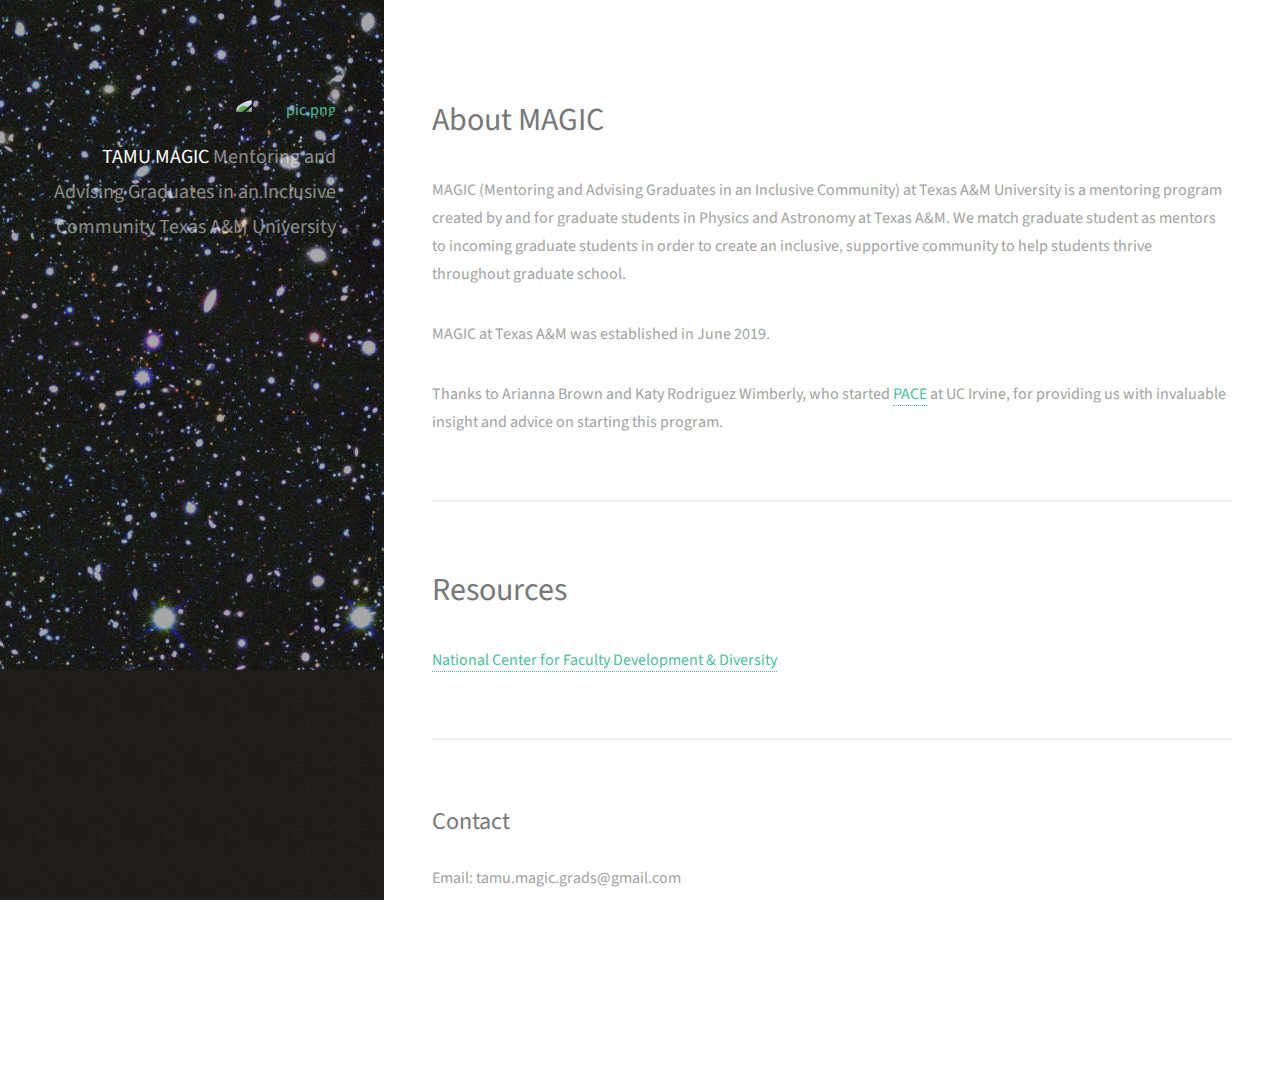
==== index.html @ 793893b2 "Add files via upload" ====
<!--
	<!DOCTYPE html>
	<html>
	<body>
	<h1>Hello World</h1>
	</body>
	</html>
-->

<!DOCTYPE HTML>
<!--
	Strata by HTML5 UP
	html5up.net | @ajlkn
	Free for personal and commercial use under the CCA 3.0 license (html5up.net/license)
-->
<html>
	<head>
		<title>TAMU MAGIC</title>
		<meta charset="utf-8" />
		<meta name="viewport" content="width=device-width, initial-scale=1" />
		<!--[if lte IE 8]><script src="assets/js/ie/html5shiv.js"></script><![endif]-->
		<link rel="stylesheet" href="assets/css/main.css" />
		<!--[if lte IE 8]><link rel="stylesheet" href="assets/css/ie8.css" /><![endif]-->
	</head>
	<body id="top">

		<!-- Header -->
			<header id="header">
				<div class="inner">
					<a href="images/TAM-Logo.jpg" class="image avatar"><img src="images/TAM-logo.jpg" alt="pic.png" /></a>
					<h1><strong>TAMU MAGIC</strong><br />
					Mentoring and Advising Graduates in an Inclusive Community<br />
					Texas A&amp;M University<br />
					<!-- <a href='cv_pdf.pdf' class='label'>CV</a></h1> -->
				</div>
			</header>

		<!-- Main -->
			<div id="main">

				<!-- One -->
					<section id="one">
						<header class="major">
							<h2>About MAGIC<br /></h2>
						</header>
                        <p>MAGIC (Mentoring and Advising Graduates in an Inclusive Community) at Texas A&amp;M University is a mentoring program created by and for graduate students in Physics and Astronomy at Texas A&amp;M. We match graduate student as mentors to incoming graduate students in order to create an inclusive, supportive community to help students thrive throughout graduate school.</p> <!-- BUCKET blah come up with a better thesis statement than that -->
                        <p>MAGIC at Texas A&amp;M was established in June 2019.</p>
                        <p>Thanks to Arianna Brown and Katy Rodriguez Wimberly, who started <a href="https://uci-pace.github.io/" class="label">PACE</a> at UC Irvine, for providing us with invaluable insight and advice on starting this program.</p>
						<!--
                        <ul class="actions">
							<li><a href="cv_pdf.pdf" class="button">CV</a></li>
						</ul> -->
					</section>

				<!-- Two -->
					<section id="two">
						</ul>
						<header class="major">
							<h2>Resources<br /></h2>
						</header>
                        <p><a href="https://www.facultydiversity.org/institutions/tamu" class="label">National Center for Faculty Development &amp; Diversity</a></p>
						<!-- <ul class="actions">
							<li><a href="#" class="button">Learn More</a></li>
						</ul> -->
					</section>

				<!-- Six -->
					<section id="six">
						<h2>Contact</h2>
						<p>Email: tamu.magic.grads@gmail.com</p>
<!--
						<div class="row">
							<div class="8u 12u$(small)">
								<form method="post" action="#">
									<div class="row uniform 50%">
										<div class="6u 12u$(xsmall)"><input type="text" name="name" id="name" placeholder="Name" /></div>
										<div class="6u$ 12u$(xsmall)"><input type="email" name="email" id="email" placeholder="Email" /></div>
										<div class="12u$"><textarea name="message" id="message" placeholder="Message" rows="4"></textarea></div>
									</div>
								</form>
								<ul class="actions">
									<li><input type="submit" value="Send Message" /></li>
								</ul>
							</div>
							<div class="4u$ 12u$(small)">
								<ul class="labeled-icons">
									<li>
										<h3 class="icon fa-home"><span class="label">Address</span></h3>
										1234 Somewhere Rd.<br />
										Nashville, TN 00000<br />
										United States
									</li>
									<li>
										<h3 class="icon fa-mobile"><span class="label">Phone</span></h3>
										000-000-0000
									</li>
									<li>
										<h3 class="icon fa-envelope-o"><span class="label">Email</span></h3>
										<a href="#">hello@untitled.tld</a>
									</li>
								</ul>
							</div>
						</div>
-->
					</section>

				<!-- Four -->
				<!--
					<section id="four">
						<h2>Elements</h2>

						<section>
							<h4>Text</h4>
							<p>This is <b>bold</b> and this is <strong>strong</strong>. This is <i>italic</i> and this is <em>emphasized</em>.
							This is <sup>superscript</sup> text and this is <sub>subscript</sub> text.
							This is <u>underlined</u> and this is code: <code>for (;;) { ... }</code>. Finally, <a href="#">this is a link</a>.</p>
							<hr />
							<header>
								<h4>Heading with a Subtitle</h4>
								<p>Lorem ipsum dolor sit amet nullam id egestas urna aliquam</p>
							</header>
							<p>Nunc lacinia ante nunc ac lobortis. Interdum adipiscing gravida odio porttitor sem non mi integer non faucibus ornare mi ut ante amet placerat aliquet. Volutpat eu sed ante lacinia sapien lorem accumsan varius montes viverra nibh in adipiscing blandit tempus accumsan.</p>
							<header>
								<h5>Heading with a Subtitle</h5>
								<p>Lorem ipsum dolor sit amet nullam id egestas urna aliquam</p>
							</header>
							<p>Nunc lacinia ante nunc ac lobortis. Interdum adipiscing gravida odio porttitor sem non mi integer non faucibus ornare mi ut ante amet placerat aliquet. Volutpat eu sed ante lacinia sapien lorem accumsan varius montes viverra nibh in adipiscing blandit tempus accumsan.</p>
							<hr />
							<h2>Heading Level 2</h2>
							<h3>Heading Level 3</h3>
							<h4>Heading Level 4</h4>
							<h5>Heading Level 5</h5>
							<h6>Heading Level 6</h6>
							<hr />
							<h5>Blockquote</h5>
							<blockquote>Fringilla nisl. Donec accumsan interdum nisi, quis tincidunt felis sagittis eget tempus euismod. Vestibulum ante ipsum primis in faucibus vestibulum. Blandit adipiscing eu felis iaculis volutpat ac adipiscing accumsan faucibus. Vestibulum ante ipsum primis in faucibus lorem ipsum dolor sit amet nullam adipiscing eu felis.</blockquote>
							<h5>Preformatted</h5>
							<pre><code>i = 0;

while (!deck.isInOrder()) {
print 'Iteration ' + i;
deck.shuffle();
i++;
}

print 'It took ' + i + ' iterations to sort the deck.';</code></pre>
						</section>

						<section>
							<h4>Lists</h4>
							<div class="row">
								<div class="6u 12u$(xsmall)">
									<h5>Unordered</h5>
									<ul>
										<li>Dolor pulvinar etiam magna etiam.</li>
										<li>Sagittis adipiscing lorem eleifend.</li>
										<li>Felis enim feugiat dolore viverra.</li>
									</ul>
									<h5>Alternate</h5>
									<ul class="alt">
										<li>Dolor pulvinar etiam magna etiam.</li>
										<li>Sagittis adipiscing lorem eleifend.</li>
										<li>Felis enim feugiat dolore viverra.</li>
									</ul>
								</div>
								<div class="6u$ 12u$(xsmall)">
									<h5>Ordered</h5>
									<ol>
										<li>Dolor pulvinar etiam magna etiam.</li>
										<li>Etiam vel felis at lorem sed viverra.</li>
										<li>Felis enim feugiat dolore viverra.</li>
										<li>Dolor pulvinar etiam magna etiam.</li>
										<li>Etiam vel felis at lorem sed viverra.</li>
										<li>Felis enim feugiat dolore viverra.</li>
									</ol>
									<h5>Icons</h5>
									<ul class="icons">
										<li><a href="#" class="icon fa-twitter"><span class="label">Twitter</span></a></li>
										<li><a href="#" class="icon fa-facebook"><span class="label">Facebook</span></a></li>
										<li><a href="#" class="icon fa-instagram"><span class="label">Instagram</span></a></li>
										<li><a href="#" class="icon fa-github"><span class="label">Github</span></a></li>
										<li><a href="#" class="icon fa-dribbble"><span class="label">Dribbble</span></a></li>
										<li><a href="#" class="icon fa-tumblr"><span class="label">Tumblr</span></a></li>
									</ul>
								</div>
							</div>
							<h5>Actions</h5>
							<ul class="actions">
								<li><a href="#" class="button special">Default</a></li>
								<li><a href="#" class="button">Default</a></li>
							</ul>
							<ul class="actions small">
								<li><a href="#" class="button special small">Small</a></li>
								<li><a href="#" class="button small">Small</a></li>
							</ul>
							<div class="row">
								<div class="6u 12u$(small)">
									<ul class="actions vertical">
										<li><a href="#" class="button special">Default</a></li>
										<li><a href="#" class="button">Default</a></li>
									</ul>
								</div>
								<div class="6u$ 12u$(small)">
									<ul class="actions vertical small">
										<li><a href="#" class="button special small">Small</a></li>
										<li><a href="#" class="button small">Small</a></li>
									</ul>
								</div>
								<div class="6u 12u$(small)">
									<ul class="actions vertical">
										<li><a href="#" class="button special fit">Default</a></li>
										<li><a href="#" class="button fit">Default</a></li>
									</ul>
								</div>
								<div class="6u$ 12u$(small)">
									<ul class="actions vertical small">
										<li><a href="#" class="button special small fit">Small</a></li>
										<li><a href="#" class="button small fit">Small</a></li>
									</ul>
								</div>
							</div>
						</section>

						<section>
							<h4>Table</h4>
							<h5>Default</h5>
							<div class="table-wrapper">
								<table>
									<thead>
										<tr>
											<th>Name</th>
											<th>Description</th>
											<th>Price</th>
										</tr>
									</thead>
									<tbody>
										<tr>
											<td>Item One</td>
											<td>Ante turpis integer aliquet porttitor.</td>
											<td>29.99</td>
										</tr>
										<tr>
											<td>Item Two</td>
											<td>Vis ac commodo adipiscing arcu aliquet.</td>
											<td>19.99</td>
										</tr>
										<tr>
											<td>Item Three</td>
											<td> Morbi faucibus arcu accumsan lorem.</td>
											<td>29.99</td>
										</tr>
										<tr>
											<td>Item Four</td>
											<td>Vitae integer tempus condimentum.</td>
											<td>19.99</td>
										</tr>
										<tr>
											<td>Item Five</td>
											<td>Ante turpis integer aliquet porttitor.</td>
											<td>29.99</td>
										</tr>
									</tbody>
									<tfoot>
										<tr>
											<td colspan="2"></td>
											<td>100.00</td>
										</tr>
									</tfoot>
								</table>
							</div>

							<h5>Alternate</h5>
							<div class="table-wrapper">
								<table class="alt">
									<thead>
										<tr>
											<th>Name</th>
											<th>Description</th>
											<th>Price</th>
										</tr>
									</thead>
									<tbody>
										<tr>
											<td>Item One</td>
											<td>Ante turpis integer aliquet porttitor.</td>
											<td>29.99</td>
										</tr>
										<tr>
											<td>Item Two</td>
											<td>Vis ac commodo adipiscing arcu aliquet.</td>
											<td>19.99</td>
										</tr>
										<tr>
											<td>Item Three</td>
											<td> Morbi faucibus arcu accumsan lorem.</td>
											<td>29.99</td>
										</tr>
										<tr>
											<td>Item Four</td>
											<td>Vitae integer tempus condimentum.</td>
											<td>19.99</td>
										</tr>
										<tr>
											<td>Item Five</td>
											<td>Ante turpis integer aliquet porttitor.</td>
											<td>29.99</td>
										</tr>
									</tbody>
									<tfoot>
										<tr>
											<td colspan="2"></td>
											<td>100.00</td>
										</tr>
									</tfoot>
								</table>
							</div>
						</section>

						<section>
							<h4>Buttons</h4>
							<ul class="actions">
								<li><a href="#" class="button special">Special</a></li>
								<li><a href="#" class="button">Default</a></li>
							</ul>
							<ul class="actions">
								<li><a href="#" class="button big">Big</a></li>
								<li><a href="#" class="button">Default</a></li>
								<li><a href="#" class="button small">Small</a></li>
							</ul>
							<ul class="actions fit">
								<li><a href="#" class="button special fit">Fit</a></li>
								<li><a href="#" class="button fit">Fit</a></li>
							</ul>
							<ul class="actions fit small">
								<li><a href="#" class="button special fit small">Fit + Small</a></li>
								<li><a href="#" class="button fit small">Fit + Small</a></li>
							</ul>
							<ul class="actions">
								<li><a href="#" class="button special icon fa-download">Icon</a></li>
								<li><a href="#" class="button icon fa-download">Icon</a></li>
							</ul>
							<ul class="actions">
								<li><span class="button special disabled">Special</span></li>
								<li><span class="button disabled">Default</span></li>
							</ul>
						</section>

						<section>
							<h4>Form</h4>
							<form method="post" action="#">
								<div class="row uniform 50%">
									<div class="6u 12u$(xsmall)">
										<input type="text" name="demo-name" id="demo-name" value="" placeholder="Name" />
									</div>
									<div class="6u$ 12u$(xsmall)">
										<input type="email" name="demo-email" id="demo-email" value="" placeholder="Email" />
									</div>
									<div class="12u$">
										<div class="select-wrapper">
											<select name="demo-category" id="demo-category">
												<option value="">- Category -</option>
												<option value="1">Manufacturing</option>
												<option value="1">Shipping</option>
												<option value="1">Administration</option>
												<option value="1">Human Resources</option>
											</select>
										</div>
									</div>
									<div class="4u 12u$(small)">
										<input type="radio" id="demo-priority-low" name="demo-priority" checked>
										<label for="demo-priority-low">Low Priority</label>
									</div>
									<div class="4u 12u$(small)">
										<input type="radio" id="demo-priority-normal" name="demo-priority">
										<label for="demo-priority-normal">Normal Priority</label>
									</div>
									<div class="4u$ 12u(small)">
										<input type="radio" id="demo-priority-high" name="demo-priority">
										<label for="demo-priority-high">High Priority</label>
									</div>
									<div class="6u 12u$(small)">
										<input type="checkbox" id="demo-copy" name="demo-copy">
										<label for="demo-copy">Email me a copy of this message</label>
									</div>
									<div class="6u$ 12u$(small)">
										<input type="checkbox" id="demo-human" name="demo-human" checked>
										<label for="demo-human">I am a human and not a robot</label>
									</div>
									<div class="12u$">
										<textarea name="demo-message" id="demo-message" placeholder="Enter your message" rows="6"></textarea>
									</div>
									<div class="12u$">
										<ul class="actions">
											<li><input type="submit" value="Send Message" class="special" /></li>
											<li><input type="reset" value="Reset" /></li>
										</ul>
									</div>
								</div>
							</form>
						</section>

						<section>
							<h4>Image</h4>
							<h5>Fit</h5>
							<div class="box alt">
								<div class="row 50% uniform">
									<div class="12u$"><span class="image fit"><img src="images/fulls/05.jpg" alt="" /></span></div>
									<div class="4u"><span class="image fit"><img src="images/thumbs/01.jpg" alt="" /></span></div>
									<div class="4u"><span class="image fit"><img src="images/thumbs/02.jpg" alt="" /></span></div>
									<div class="4u$"><span class="image fit"><img src="images/thumbs/03.jpg" alt="" /></span></div>
									<div class="4u"><span class="image fit"><img src="images/thumbs/04.jpg" alt="" /></span></div>
									<div class="4u"><span class="image fit"><img src="images/thumbs/05.jpg" alt="" /></span></div>
									<div class="4u$"><span class="image fit"><img src="images/thumbs/06.jpg" alt="" /></span></div>
									<div class="4u"><span class="image fit"><img src="images/thumbs/03.jpg" alt="" /></span></div>
									<div class="4u"><span class="image fit"><img src="images/thumbs/02.jpg" alt="" /></span></div>
									<div class="4u$"><span class="image fit"><img src="images/thumbs/01.jpg" alt="" /></span></div>
								</div>
							</div>
							<h5>Left &amp; Right</h5>
							<p><span class="image left"><img src="images/avatar.jpg" alt="" /></span>Fringilla nisl. Donec accumsan interdum nisi, quis tincidunt felis sagittis eget. tempus euismod. Vestibulum ante ipsum primis in faucibus vestibulum. Blandit adipiscing eu felis iaculis volutpat ac adipiscing accumsan eu faucibus. Integer ac pellentesque praesent tincidunt felis sagittis eget. tempus euismod. Vestibulum ante ipsum primis in faucibus vestibulum. Blandit adipiscing eu felis iaculis volutpat ac adipiscing accumsan eu faucibus. Integer ac pellentesque praesent. Donec accumsan interdum nisi, quis tincidunt felis sagittis eget. tempus euismod. Vestibulum ante ipsum primis in faucibus vestibulum. Blandit adipiscing eu felis iaculis volutpat ac adipiscing accumsan eu faucibus. Integer ac pellentesque praesent tincidunt felis sagittis eget. tempus euismod. Vestibulum ante ipsum primis in faucibus vestibulum. Blandit adipiscing eu felis iaculis volutpat ac adipiscing accumsan eu faucibus. Integer ac pellentesque praesent.</p>
							<p><span class="image right"><img src="images/avatar.jpg" alt="" /></span>Fringilla nisl. Donec accumsan interdum nisi, quis tincidunt felis sagittis eget. tempus euismod. Vestibulum ante ipsum primis in faucibus vestibulum. Blandit adipiscing eu felis iaculis volutpat ac adipiscing accumsan eu faucibus. Integer ac pellentesque praesent tincidunt felis sagittis eget. tempus euismod. Vestibulum ante ipsum primis in faucibus vestibulum. Blandit adipiscing eu felis iaculis volutpat ac adipiscing accumsan eu faucibus. Integer ac pellentesque praesent. Donec accumsan interdum nisi, quis tincidunt felis sagittis eget. tempus euismod. Vestibulum ante ipsum primis in faucibus vestibulum. Blandit adipiscing eu felis iaculis volutpat ac adipiscing accumsan eu faucibus. Integer ac pellentesque praesent tincidunt felis sagittis eget. tempus euismod. Vestibulum ante ipsum primis in faucibus vestibulum. Blandit adipiscing eu felis iaculis volutpat ac adipiscing accumsan eu faucibus. Integer ac pellentesque praesent.</p>
						</section>

					</section>
				-->

			</div>

		<!-- Footer -->
			<footer id="footer">
				<div class="inner">
					<ul class="icons">
						<li><a href="https://github.com/tamu-magic/" class="icon fa-github"><span class="label">Github</span></a></li>
						<li><a href="mailto:tamu.magic.grads@gmail.com" class="icon fa-envelope-o"><span class="label">Email</span></a></li>
					</ul>
					<ul class="copyright">
						<li>&copy; TAMU MAGIC</li><li>Design: <a href="http://html5up.net">HTML5 UP</a></li>
					</ul>
				</div>
			</footer>

		<!-- Scripts -->
			<script src="assets/js/jquery.min.js"></script>
			<script src="assets/js/jquery.poptrox.min.js"></script>
			<script src="assets/js/skel.min.js"></script>
			<script src="assets/js/util.js"></script>
			<!--[if lte IE 8]><script src="assets/js/ie/respond.min.js"></script><![endif]-->
			<script src="assets/js/main.js"></script>

	</body>
</html>
---- assets/css/main.css ----
@import url("font-awesome.min.css");
@import url("https://fonts.googleapis.com/css?family=Source+Sans+Pro:400,400italic");

/*
	Strata by HTML5 UP
	html5up.net | @ajlkn
	Free for personal and commercial use under the CCA 3.0 license (html5up.net/license)
*/

html, body, div, span, applet, object,
iframe, h1, h2, h3, h4, h5, h6, p, blockquote,
pre, a, abbr, acronym, address, big, cite,
code, del, dfn, em, img, ins, kbd, q, s, samp,
small, strike, strong, sub, sup, tt, var, b,
u, i, center, dl, dt, dd, ol, ul, li, fieldset,
form, label, legend, table, caption, tbody,
tfoot, thead, tr, th, td, article, aside,
canvas, details, embed, figure, figcaption,
footer, header, hgroup, menu, nav, output, ruby,
section, summary, time, mark, audio, video {
	margin: 0;
	padding: 0;
	border: 0;
	font-size: 100%;
	font: inherit;
	vertical-align: baseline;}

article, aside, details, figcaption, figure,
footer, header, hgroup, menu, nav, section {
	display: block;}

body {
	line-height: 1;
}

ol, ul {
	list-style: none;
}

blockquote, q {
	quotes: none;
}

	blockquote:before, blockquote:after, q:before, q:after {
		content: '';
		content: none;
	}

table {
	border-collapse: collapse;
	border-spacing: 0;
}

body {
	-webkit-text-size-adjust: none;
}

mark {
	background-color: transparent;
	color: inherit;
}

input::-moz-focus-inner {
	border: 0;
	padding: 0;
}

input, select, textarea {
	-moz-appearance: none;
	-webkit-appearance: none;
	-ms-appearance: none;
	appearance: none;
}

/* Basic */

	html {
		box-sizing: border-box;
	}

	*, *:before, *:after {
		box-sizing: inherit;
	}

	body {
		background: #fff;
	}

		body.is-preload *, body.is-preload *:before, body.is-preload *:after {
			-moz-animation: none !important;
			-webkit-animation: none !important;
			-ms-animation: none !important;
			animation: none !important;
			-moz-transition: none !important;
			-webkit-transition: none !important;
			-ms-transition: none !important;
			transition: none !important;
		}

	body, input, select, textarea {
		color: #a2a2a2;
		font-family: "Source Sans Pro", Helvetica, sans-serif;
		font-size: 16pt;
		font-weight: 400;
		line-height: 1.75em;
	}

	a {
		-moz-transition: color 0.2s ease-in-out, border-color 0.2s ease-in-out;
		-webkit-transition: color 0.2s ease-in-out, border-color 0.2s ease-in-out;
		-ms-transition: color 0.2s ease-in-out, border-color 0.2s ease-in-out;
		transition: color 0.2s ease-in-out, border-color 0.2s ease-in-out;
		border-bottom: dotted 1px;
		color: #49bf9d;
		text-decoration: none;
	}

		a:hover {
			border-bottom-color: transparent;
			color: #49bf9d !important;
			text-decoration: none;
		}

	strong, b {
		color: #787878;
		font-weight: 400;
	}

	em, i {
		font-style: italic;
	}

	p {
		margin: 0 0 2em 0;
	}

	h1, h2, h3, h4, h5, h6 {
		color: #787878;
		font-weight: 400;
		line-height: 1em;
		margin: 0 0 1em 0;
	}

		h1 a, h2 a, h3 a, h4 a, h5 a, h6 a {
			color: inherit;
			text-decoration: none;
		}

	h1 {
		font-size: 2em;
		line-height: 1.5em;
	}

	h2 {
		font-size: 1.5em;
		line-height: 1.5em;
	}

	h3 {
		font-size: 1.25em;
		line-height: 1.5em;
	}

	h4 {
		font-size: 1.1em;
		line-height: 1.5em;
	}

	h5 {
		font-size: 0.9em;
		line-height: 1.5em;
	}

	h6 {
		font-size: 0.7em;
		line-height: 1.5em;
	}

	sub {
		font-size: 0.8em;
		position: relative;
		top: 0.5em;
	}

	sup {
		font-size: 0.8em;
		position: relative;
		top: -0.5em;
	}

	hr {
		border: 0;
		border-bottom: solid 2px #efefef;
		margin: 2em 0;
	}

		hr.major {
			margin: 3em 0;
		}

	blockquote {
		border-left: solid 6px #efefef;
		font-style: italic;
		margin: 0 0 2em 0;
		padding: 0.5em 0 0.5em 1.5em;
	}

	code {
		background: #f7f7f7;
		border-radius: 0.35em;
		border: solid 2px #efefef;
		font-family: "Courier New", monospace;
		font-size: 0.9em;
		margin: 0 0.25em;
		padding: 0.25em 0.65em;
	}

	pre {
		-webkit-overflow-scrolling: touch;
		font-family: "Courier New", monospace;
		font-size: 0.9em;
		margin: 0 0 2em 0;
	}

		pre code {
			display: block;
			line-height: 1.75em;
			padding: 1em 1.5em;
			overflow-x: auto;
		}

	.align-left {
		text-align: left;
	}

	.align-center {
		text-align: center;
	}

	.align-right {
		text-align: right;
	}

/* Container */

	.container {
		margin: 0 auto;
		max-width: calc(100% - 4em);
		width: 100%;
	}

		.container.xsmall {
			width: 25%;
		}

		.container.small {
			width: 50%;
		}

		.container.medium {
			width: 75%;
		}

		.container.large {
			width: 125%;
		}

		.container.xlarge {
			width: 150%;
		}

		.container.max {
			width: 100%;
		}

		@media screen and (max-width: 980px) {

			.container {
				width: 100% !important;
				max-width: 100% !important;
			}

		}

		@media screen and (max-width: 480px) {

			.container {
				max-width: calc(100% - 3em);
			}

		}

/* Row */

	.row {
		display: flex;
		flex-wrap: wrap;
		box-sizing: border-box;
		align-items: stretch;
	}

		.row > * {
			box-sizing: border-box;
		}

		.row.gtr-uniform > * > :last-child {
			margin-bottom: 0;
		}

		.row.aln-left {
			justify-content: flex-start;
		}

		.row.aln-center {
			justify-content: center;
		}

		.row.aln-right {
			justify-content: flex-end;
		}

		.row.aln-top {
			align-items: flex-start;
		}

		.row.aln-middle {
			align-items: center;
		}

		.row.aln-bottom {
			align-items: flex-end;
		}

		.row > .imp {
			order: -1;
		}

		.row > .col-1 {
			width: 8.3333333333%;
		}

		.row > .off-1 {
			margin-left: 8.3333333333%;
		}

		.row > .col-2 {
			width: 16.6666666667%;
		}

		.row > .off-2 {
			margin-left: 16.6666666667%;
		}

		.row > .col-3 {
			width: 25%;
		}

		.row > .off-3 {
			margin-left: 25%;
		}

		.row > .col-4 {
			width: 33.3333333333%;
		}

		.row > .off-4 {
			margin-left: 33.3333333333%;
		}

		.row > .col-5 {
			width: 41.6666666667%;
		}

		.row > .off-5 {
			margin-left: 41.6666666667%;
		}

		.row > .col-6 {
			width: 50%;
		}

		.row > .off-6 {
			margin-left: 50%;
		}

		.row > .col-7 {
			width: 58.3333333333%;
		}

		.row > .off-7 {
			margin-left: 58.3333333333%;
		}

		.row > .col-8 {
			width: 66.6666666667%;
		}

		.row > .off-8 {
			margin-left: 66.6666666667%;
		}

		.row > .col-9 {
			width: 75%;
		}

		.row > .off-9 {
			margin-left: 75%;
		}

		.row > .col-10 {
			width: 83.3333333333%;
		}

		.row > .off-10 {
			margin-left: 83.3333333333%;
		}

		.row > .col-11 {
			width: 91.6666666667%;
		}

		.row > .off-11 {
			margin-left: 91.6666666667%;
		}

		.row > .col-12 {
			width: 100%;
		}

		.row > .off-12 {
			margin-left: 100%;
		}

		.row.gtr-0 {
			margin-top: 0;
			margin-left: 0em;
		}

			.row.gtr-0 > * {
				padding: 0 0 0 0em;
			}

			.row.gtr-0.gtr-uniform {
				margin-top: 0em;
			}

				.row.gtr-0.gtr-uniform > * {
					padding-top: 0em;
				}

		.row.gtr-25 {
			margin-top: 0;
			margin-left: -0.625em;
		}

			.row.gtr-25 > * {
				padding: 0 0 0 0.625em;
			}

			.row.gtr-25.gtr-uniform {
				margin-top: -0.625em;
			}

				.row.gtr-25.gtr-uniform > * {
					padding-top: 0.625em;
				}

		.row.gtr-50 {
			margin-top: 0;
			margin-left: -1.25em;
		}

			.row.gtr-50 > * {
				padding: 0 0 0 1.25em;
			}

			.row.gtr-50.gtr-uniform {
				margin-top: -1.25em;
			}

				.row.gtr-50.gtr-uniform > * {
					padding-top: 1.25em;
				}

		.row {
			margin-top: 0;
			margin-left: -2.5em;
		}

			.row > * {
				padding: 0 0 0 2.5em;
			}

			.row.gtr-uniform {
				margin-top: -2.5em;
			}

				.row.gtr-uniform > * {
					padding-top: 2.5em;
				}

		.row.gtr-150 {
			margin-top: 0;
			margin-left: -3.75em;
		}

			.row.gtr-150 > * {
				padding: 0 0 0 3.75em;
			}

			.row.gtr-150.gtr-uniform {
				margin-top: -3.75em;
			}

				.row.gtr-150.gtr-uniform > * {
					padding-top: 3.75em;
				}

		.row.gtr-200 {
			margin-top: 0;
			margin-left: -5em;
		}

			.row.gtr-200 > * {
				padding: 0 0 0 5em;
			}

			.row.gtr-200.gtr-uniform {
				margin-top: -5em;
			}

				.row.gtr-200.gtr-uniform > * {
					padding-top: 5em;
				}

		@media screen and (max-width: 1800px) {

			.row {
				display: flex;
				flex-wrap: wrap;
				box-sizing: border-box;
				align-items: stretch;
			}

				.row > * {
					box-sizing: border-box;
				}

				.row.gtr-uniform > * > :last-child {
					margin-bottom: 0;
				}

				.row.aln-left {
					justify-content: flex-start;
				}

				.row.aln-center {
					justify-content: center;
				}

				.row.aln-right {
					justify-content: flex-end;
				}

				.row.aln-top {
					align-items: flex-start;
				}

				.row.aln-middle {
					align-items: center;
				}

				.row.aln-bottom {
					align-items: flex-end;
				}

				.row > .imp-xlarge {
					order: -1;
				}

				.row > .col-1-xlarge {
					width: 8.3333333333%;
				}

				.row > .off-1-xlarge {
					margin-left: 8.3333333333%;
				}

				.row > .col-2-xlarge {
					width: 16.6666666667%;
				}

				.row > .off-2-xlarge {
					margin-left: 16.6666666667%;
				}

				.row > .col-3-xlarge {
					width: 25%;
				}

				.row > .off-3-xlarge {
					margin-left: 25%;
				}

				.row > .col-4-xlarge {
					width: 33.3333333333%;
				}

				.row > .off-4-xlarge {
					margin-left: 33.3333333333%;
				}

				.row > .col-5-xlarge {
					width: 41.6666666667%;
				}

				.row > .off-5-xlarge {
					margin-left: 41.6666666667%;
				}

				.row > .col-6-xlarge {
					width: 50%;
				}

				.row > .off-6-xlarge {
					margin-left: 50%;
				}

				.row > .col-7-xlarge {
					width: 58.3333333333%;
				}

				.row > .off-7-xlarge {
					margin-left: 58.3333333333%;
				}

				.row > .col-8-xlarge {
					width: 66.6666666667%;
				}

				.row > .off-8-xlarge {
					margin-left: 66.6666666667%;
				}

				.row > .col-9-xlarge {
					width: 75%;
				}

				.row > .off-9-xlarge {
					margin-left: 75%;
				}

				.row > .col-10-xlarge {
					width: 83.3333333333%;
				}

				.row > .off-10-xlarge {
					margin-left: 83.3333333333%;
				}

				.row > .col-11-xlarge {
					width: 91.6666666667%;
				}

				.row > .off-11-xlarge {
					margin-left: 91.6666666667%;
				}

				.row > .col-12-xlarge {
					width: 100%;
				}

				.row > .off-12-xlarge {
					margin-left: 100%;
				}

				.row.gtr-0 {
					margin-top: 0;
					margin-left: 0em;
				}

					.row.gtr-0 > * {
						padding: 0 0 0 0em;
					}

					.row.gtr-0.gtr-uniform {
						margin-top: 0em;
					}

						.row.gtr-0.gtr-uniform > * {
							padding-top: 0em;
						}

				.row.gtr-25 {
					margin-top: 0;
					margin-left: -0.625em;
				}

					.row.gtr-25 > * {
						padding: 0 0 0 0.625em;
					}

					.row.gtr-25.gtr-uniform {
						margin-top: -0.625em;
					}

						.row.gtr-25.gtr-uniform > * {
							padding-top: 0.625em;
						}

				.row.gtr-50 {
					margin-top: 0;
					margin-left: -1.25em;
				}

					.row.gtr-50 > * {
						padding: 0 0 0 1.25em;
					}

					.row.gtr-50.gtr-uniform {
						margin-top: -1.25em;
					}

						.row.gtr-50.gtr-uniform > * {
							padding-top: 1.25em;
						}

				.row {
					margin-top: 0;
					margin-left: -2.5em;
				}

					.row > * {
						padding: 0 0 0 2.5em;
					}

					.row.gtr-uniform {
						margin-top: -2.5em;
					}

						.row.gtr-uniform > * {
							padding-top: 2.5em;
						}

				.row.gtr-150 {
					margin-top: 0;
					margin-left: -3.75em;
				}

					.row.gtr-150 > * {
						padding: 0 0 0 3.75em;
					}

					.row.gtr-150.gtr-uniform {
						margin-top: -3.75em;
					}

						.row.gtr-150.gtr-uniform > * {
							padding-top: 3.75em;
						}

				.row.gtr-200 {
					margin-top: 0;
					margin-left: -5em;
				}

					.row.gtr-200 > * {
						padding: 0 0 0 5em;
					}

					.row.gtr-200.gtr-uniform {
						margin-top: -5em;
					}

						.row.gtr-200.gtr-uniform > * {
							padding-top: 5em;
						}

		}

		@media screen and (max-width: 1280px) {

			.row {
				display: flex;
				flex-wrap: wrap;
				box-sizing: border-box;
				align-items: stretch;
			}

				.row > * {
					box-sizing: border-box;
				}

				.row.gtr-uniform > * > :last-child {
					margin-bottom: 0;
				}

				.row.aln-left {
					justify-content: flex-start;
				}

				.row.aln-center {
					justify-content: center;
				}

				.row.aln-right {
					justify-content: flex-end;
				}

				.row.aln-top {
					align-items: flex-start;
				}

				.row.aln-middle {
					align-items: center;
				}

				.row.aln-bottom {
					align-items: flex-end;
				}

				.row > .imp-large {
					order: -1;
				}

				.row > .col-1-large {
					width: 8.3333333333%;
				}

				.row > .off-1-large {
					margin-left: 8.3333333333%;
				}

				.row > .col-2-large {
					width: 16.6666666667%;
				}

				.row > .off-2-large {
					margin-left: 16.6666666667%;
				}

				.row > .col-3-large {
					width: 25%;
				}

				.row > .off-3-large {
					margin-left: 25%;
				}

				.row > .col-4-large {
					width: 33.3333333333%;
				}

				.row > .off-4-large {
					margin-left: 33.3333333333%;
				}

				.row > .col-5-large {
					width: 41.6666666667%;
				}

				.row > .off-5-large {
					margin-left: 41.6666666667%;
				}

				.row > .col-6-large {
					width: 50%;
				}

				.row > .off-6-large {
					margin-left: 50%;
				}

				.row > .col-7-large {
					width: 58.3333333333%;
				}

				.row > .off-7-large {
					margin-left: 58.3333333333%;
				}

				.row > .col-8-large {
					width: 66.6666666667%;
				}

				.row > .off-8-large {
					margin-left: 66.6666666667%;
				}

				.row > .col-9-large {
					width: 75%;
				}

				.row > .off-9-large {
					margin-left: 75%;
				}

				.row > .col-10-large {
					width: 83.3333333333%;
				}

				.row > .off-10-large {
					margin-left: 83.3333333333%;
				}

				.row > .col-11-large {
					width: 91.6666666667%;
				}

				.row > .off-11-large {
					margin-left: 91.6666666667%;
				}

				.row > .col-12-large {
					width: 100%;
				}

				.row > .off-12-large {
					margin-left: 100%;
				}

				.row.gtr-0 {
					margin-top: 0;
					margin-left: 0em;
				}

					.row.gtr-0 > * {
						padding: 0 0 0 0em;
					}

					.row.gtr-0.gtr-uniform {
						margin-top: 0em;
					}

						.row.gtr-0.gtr-uniform > * {
							padding-top: 0em;
						}

				.row.gtr-25 {
					margin-top: 0;
					margin-left: -0.5em;
				}

					.row.gtr-25 > * {
						padding: 0 0 0 0.5em;
					}

					.row.gtr-25.gtr-uniform {
						margin-top: -0.5em;
					}

						.row.gtr-25.gtr-uniform > * {
							padding-top: 0.5em;
						}

				.row.gtr-50 {
					margin-top: 0;
					margin-left: -1em;
				}

					.row.gtr-50 > * {
						padding: 0 0 0 1em;
					}

					.row.gtr-50.gtr-uniform {
						margin-top: -1em;
					}

						.row.gtr-50.gtr-uniform > * {
							padding-top: 1em;
						}

				.row {
					margin-top: 0;
					margin-left: -2em;
				}

					.row > * {
						padding: 0 0 0 2em;
					}

					.row.gtr-uniform {
						margin-top: -2em;
					}

						.row.gtr-uniform > * {
							padding-top: 2em;
						}

				.row.gtr-150 {
					margin-top: 0;
					margin-left: -3em;
				}

					.row.gtr-150 > * {
						padding: 0 0 0 3em;
					}

					.row.gtr-150.gtr-uniform {
						margin-top: -3em;
					}

						.row.gtr-150.gtr-uniform > * {
							padding-top: 3em;
						}

				.row.gtr-200 {
					margin-top: 0;
					margin-left: -4em;
				}

					.row.gtr-200 > * {
						padding: 0 0 0 4em;
					}

					.row.gtr-200.gtr-uniform {
						margin-top: -4em;
					}

						.row.gtr-200.gtr-uniform > * {
							padding-top: 4em;
						}

		}

		@media screen and (max-width: 980px) {

			.row {
				display: flex;
				flex-wrap: wrap;
				box-sizing: border-box;
				align-items: stretch;
			}

				.row > * {
					box-sizing: border-box;
				}

				.row.gtr-uniform > * > :last-child {
					margin-bottom: 0;
				}

				.row.aln-left {
					justify-content: flex-start;
				}

				.row.aln-center {
					justify-content: center;
				}

				.row.aln-right {
					justify-content: flex-end;
				}

				.row.aln-top {
					align-items: flex-start;
				}

				.row.aln-middle {
					align-items: center;
				}

				.row.aln-bottom {
					align-items: flex-end;
				}

				.row > .imp-medium {
					order: -1;
				}

				.row > .col-1-medium {
					width: 8.3333333333%;
				}

				.row > .off-1-medium {
					margin-left: 8.3333333333%;
				}

				.row > .col-2-medium {
					width: 16.6666666667%;
				}

				.row > .off-2-medium {
					margin-left: 16.6666666667%;
				}

				.row > .col-3-medium {
					width: 25%;
				}

				.row > .off-3-medium {
					margin-left: 25%;
				}

				.row > .col-4-medium {
					width: 33.3333333333%;
				}

				.row > .off-4-medium {
					margin-left: 33.3333333333%;
				}

				.row > .col-5-medium {
					width: 41.6666666667%;
				}

				.row > .off-5-medium {
					margin-left: 41.6666666667%;
				}

				.row > .col-6-medium {
					width: 50%;
				}

				.row > .off-6-medium {
					margin-left: 50%;
				}

				.row > .col-7-medium {
					width: 58.3333333333%;
				}

				.row > .off-7-medium {
					margin-left: 58.3333333333%;
				}

				.row > .col-8-medium {
					width: 66.6666666667%;
				}

				.row > .off-8-medium {
					margin-left: 66.6666666667%;
				}

				.row > .col-9-medium {
					width: 75%;
				}

				.row > .off-9-medium {
					margin-left: 75%;
				}

				.row > .col-10-medium {
					width: 83.3333333333%;
				}

				.row > .off-10-medium {
					margin-left: 83.3333333333%;
				}

				.row > .col-11-medium {
					width: 91.6666666667%;
				}

				.row > .off-11-medium {
					margin-left: 91.6666666667%;
				}

				.row > .col-12-medium {
					width: 100%;
				}

				.row > .off-12-medium {
					margin-left: 100%;
				}

				.row.gtr-0 {
					margin-top: 0;
					margin-left: 0em;
				}

					.row.gtr-0 > * {
						padding: 0 0 0 0em;
					}

					.row.gtr-0.gtr-uniform {
						margin-top: 0em;
					}

						.row.gtr-0.gtr-uniform > * {
							padding-top: 0em;
						}

				.row.gtr-25 {
					margin-top: 0;
					margin-left: -0.5em;
				}

					.row.gtr-25 > * {
						padding: 0 0 0 0.5em;
					}

					.row.gtr-25.gtr-uniform {
						margin-top: -0.5em;
					}

						.row.gtr-25.gtr-uniform > * {
							padding-top: 0.5em;
						}

				.row.gtr-50 {
					margin-top: 0;
					margin-left: -1em;
				}

					.row.gtr-50 > * {
						padding: 0 0 0 1em;
					}

					.row.gtr-50.gtr-uniform {
						margin-top: -1em;
					}

						.row.gtr-50.gtr-uniform > * {
							padding-top: 1em;
						}

				.row {
					margin-top: 0;
					margin-left: -2em;
				}

					.row > * {
						padding: 0 0 0 2em;
					}

					.row.gtr-uniform {
						margin-top: -2em;
					}

						.row.gtr-uniform > * {
							padding-top: 2em;
						}

				.row.gtr-150 {
					margin-top: 0;
					margin-left: -3em;
				}

					.row.gtr-150 > * {
						padding: 0 0 0 3em;
					}

					.row.gtr-150.gtr-uniform {
						margin-top: -3em;
					}

						.row.gtr-150.gtr-uniform > * {
							padding-top: 3em;
						}

				.row.gtr-200 {
					margin-top: 0;
					margin-left: -4em;
				}

					.row.gtr-200 > * {
						padding: 0 0 0 4em;
					}

					.row.gtr-200.gtr-uniform {
						margin-top: -4em;
					}

						.row.gtr-200.gtr-uniform > * {
							padding-top: 4em;
						}

		}

		@media screen and (max-width: 736px) {

			.row {
				display: flex;
				flex-wrap: wrap;
				box-sizing: border-box;
				align-items: stretch;
			}

				.row > * {
					box-sizing: border-box;
				}

				.row.gtr-uniform > * > :last-child {
					margin-bottom: 0;
				}

				.row.aln-left {
					justify-content: flex-start;
				}

				.row.aln-center {
					justify-content: center;
				}

				.row.aln-right {
					justify-content: flex-end;
				}

				.row.aln-top {
					align-items: flex-start;
				}

				.row.aln-middle {
					align-items: center;
				}

				.row.aln-bottom {
					align-items: flex-end;
				}

				.row > .imp-small {
					order: -1;
				}

				.row > .col-1-small {
					width: 8.3333333333%;
				}

				.row > .off-1-small {
					margin-left: 8.3333333333%;
				}

				.row > .col-2-small {
					width: 16.6666666667%;
				}

				.row > .off-2-small {
					margin-left: 16.6666666667%;
				}

				.row > .col-3-small {
					width: 25%;
				}

				.row > .off-3-small {
					margin-left: 25%;
				}

				.row > .col-4-small {
					width: 33.3333333333%;
				}

				.row > .off-4-small {
					margin-left: 33.3333333333%;
				}

				.row > .col-5-small {
					width: 41.6666666667%;
				}

				.row > .off-5-small {
					margin-left: 41.6666666667%;
				}

				.row > .col-6-small {
					width: 50%;
				}

				.row > .off-6-small {
					margin-left: 50%;
				}

				.row > .col-7-small {
					width: 58.3333333333%;
				}

				.row > .off-7-small {
					margin-left: 58.3333333333%;
				}

				.row > .col-8-small {
					width: 66.6666666667%;
				}

				.row > .off-8-small {
					margin-left: 66.6666666667%;
				}

				.row > .col-9-small {
					width: 75%;
				}

				.row > .off-9-small {
					margin-left: 75%;
				}

				.row > .col-10-small {
					width: 83.3333333333%;
				}

				.row > .off-10-small {
					margin-left: 83.3333333333%;
				}

				.row > .col-11-small {
					width: 91.6666666667%;
				}

				.row > .off-11-small {
					margin-left: 91.6666666667%;
				}

				.row > .col-12-small {
					width: 100%;
				}

				.row > .off-12-small {
					margin-left: 100%;
				}

				.row.gtr-0 {
					margin-top: 0;
					margin-left: 0em;
				}

					.row.gtr-0 > * {
						padding: 0 0 0 0em;
					}

					.row.gtr-0.gtr-uniform {
						margin-top: 0em;
					}

						.row.gtr-0.gtr-uniform > * {
							padding-top: 0em;
						}

				.row.gtr-25 {
					margin-top: 0;
					margin-left: -0.375em;
				}

					.row.gtr-25 > * {
						padding: 0 0 0 0.375em;
					}

					.row.gtr-25.gtr-uniform {
						margin-top: -0.375em;
					}

						.row.gtr-25.gtr-uniform > * {
							padding-top: 0.375em;
						}

				.row.gtr-50 {
					margin-top: 0;
					margin-left: -0.75em;
				}

					.row.gtr-50 > * {
						padding: 0 0 0 0.75em;
					}

					.row.gtr-50.gtr-uniform {
						margin-top: -0.75em;
					}

						.row.gtr-50.gtr-uniform > * {
							padding-top: 0.75em;
						}

				.row {
					margin-top: 0;
					margin-left: -1.5em;
				}

					.row > * {
						padding: 0 0 0 1.5em;
					}

					.row.gtr-uniform {
						margin-top: -1.5em;
					}

						.row.gtr-uniform > * {
							padding-top: 1.5em;
						}

				.row.gtr-150 {
					margin-top: 0;
					margin-left: -2.25em;
				}

					.row.gtr-150 > * {
						padding: 0 0 0 2.25em;
					}

					.row.gtr-150.gtr-uniform {
						margin-top: -2.25em;
					}

						.row.gtr-150.gtr-uniform > * {
							padding-top: 2.25em;
						}

				.row.gtr-200 {
					margin-top: 0;
					margin-left: -3em;
				}

					.row.gtr-200 > * {
						padding: 0 0 0 3em;
					}

					.row.gtr-200.gtr-uniform {
						margin-top: -3em;
					}

						.row.gtr-200.gtr-uniform > * {
							padding-top: 3em;
						}

		}

		@media screen and (max-width: 480px) {

			.row {
				display: flex;
				flex-wrap: wrap;
				box-sizing: border-box;
				align-items: stretch;
			}

				.row > * {
					box-sizing: border-box;
				}

				.row.gtr-uniform > * > :last-child {
					margin-bottom: 0;
				}

				.row.aln-left {
					justify-content: flex-start;
				}

				.row.aln-center {
					justify-content: center;
				}

				.row.aln-right {
					justify-content: flex-end;
				}

				.row.aln-top {
					align-items: flex-start;
				}

				.row.aln-middle {
					align-items: center;
				}

				.row.aln-bottom {
					align-items: flex-end;
				}

				.row > .imp-xsmall {
					order: -1;
				}

				.row > .col-1-xsmall {
					width: 8.3333333333%;
				}

				.row > .off-1-xsmall {
					margin-left: 8.3333333333%;
				}

				.row > .col-2-xsmall {
					width: 16.6666666667%;
				}

				.row > .off-2-xsmall {
					margin-left: 16.6666666667%;
				}

				.row > .col-3-xsmall {
					width: 25%;
				}

				.row > .off-3-xsmall {
					margin-left: 25%;
				}

				.row > .col-4-xsmall {
					width: 33.3333333333%;
				}

				.row > .off-4-xsmall {
					margin-left: 33.3333333333%;
				}

				.row > .col-5-xsmall {
					width: 41.6666666667%;
				}

				.row > .off-5-xsmall {
					margin-left: 41.6666666667%;
				}

				.row > .col-6-xsmall {
					width: 50%;
				}

				.row > .off-6-xsmall {
					margin-left: 50%;
				}

				.row > .col-7-xsmall {
					width: 58.3333333333%;
				}

				.row > .off-7-xsmall {
					margin-left: 58.3333333333%;
				}

				.row > .col-8-xsmall {
					width: 66.6666666667%;
				}

				.row > .off-8-xsmall {
					margin-left: 66.6666666667%;
				}

				.row > .col-9-xsmall {
					width: 75%;
				}

				.row > .off-9-xsmall {
					margin-left: 75%;
				}

				.row > .col-10-xsmall {
					width: 83.3333333333%;
				}

				.row > .off-10-xsmall {
					margin-left: 83.3333333333%;
				}

				.row > .col-11-xsmall {
					width: 91.6666666667%;
				}

				.row > .off-11-xsmall {
					margin-left: 91.6666666667%;
				}

				.row > .col-12-xsmall {
					width: 100%;
				}

				.row > .off-12-xsmall {
					margin-left: 100%;
				}

				.row.gtr-0 {
					margin-top: 0;
					margin-left: 0em;
				}

					.row.gtr-0 > * {
						padding: 0 0 0 0em;
					}

					.row.gtr-0.gtr-uniform {
						margin-top: 0em;
					}

						.row.gtr-0.gtr-uniform > * {
							padding-top: 0em;
						}

				.row.gtr-25 {
					margin-top: 0;
					margin-left: -0.375em;
				}

					.row.gtr-25 > * {
						padding: 0 0 0 0.375em;
					}

					.row.gtr-25.gtr-uniform {
						margin-top: -0.375em;
					}

						.row.gtr-25.gtr-uniform > * {
							padding-top: 0.375em;
						}

				.row.gtr-50 {
					margin-top: 0;
					margin-left: -0.75em;
				}

					.row.gtr-50 > * {
						padding: 0 0 0 0.75em;
					}

					.row.gtr-50.gtr-uniform {
						margin-top: -0.75em;
					}

						.row.gtr-50.gtr-uniform > * {
							padding-top: 0.75em;
						}

				.row {
					margin-top: 0;
					margin-left: -1.5em;
				}

					.row > * {
						padding: 0 0 0 1.5em;
					}

					.row.gtr-uniform {
						margin-top: -1.5em;
					}

						.row.gtr-uniform > * {
							padding-top: 1.5em;
						}

				.row.gtr-150 {
					margin-top: 0;
					margin-left: -2.25em;
				}

					.row.gtr-150 > * {
						padding: 0 0 0 2.25em;
					}

					.row.gtr-150.gtr-uniform {
						margin-top: -2.25em;
					}

						.row.gtr-150.gtr-uniform > * {
							padding-top: 2.25em;
						}

				.row.gtr-200 {
					margin-top: 0;
					margin-left: -3em;
				}

					.row.gtr-200 > * {
						padding: 0 0 0 3em;
					}

					.row.gtr-200.gtr-uniform {
						margin-top: -3em;
					}

						.row.gtr-200.gtr-uniform > * {
							padding-top: 3em;
						}

		}

/* Section/Article */

	section.special, article.special {
		text-align: center;
	}

	header p {
		color: #b2b2b2;
		position: relative;
		margin: 0 0 1.5em 0;
	}

	header h2 + p {
		font-size: 1.25em;
		margin-top: -1em;
		line-height: 1.5em;
	}

	header h3 + p {
		font-size: 1.1em;
		margin-top: -0.8em;
		line-height: 1.5em;
	}

	header h4 + p,
	header h5 + p,
	header h6 + p {
		font-size: 0.9em;
		margin-top: -0.6em;
		line-height: 1.5em;
	}

	header.major h2 {
		font-size: 2em;
	}

/* Form */

	form {
		margin: 0 0 2em 0;
	}

	label {
		color: #787878;
		display: block;
		font-size: 0.9em;
		font-weight: 400;
		margin: 0 0 1em 0;
	}

	input[type="text"],
	input[type="password"],
	input[type="email"],
	select,
	textarea {
		-moz-appearance: none;
		-webkit-appearance: none;
		-ms-appearance: none;
		appearance: none;
		background: #f7f7f7;
		border-radius: 0.35em;
		border: solid 2px transparent;
		color: inherit;
		display: block;
		outline: 0;
		padding: 0 0.75em;
		text-decoration: none;
		width: 100%;
	}

		input[type="text"]:invalid,
		input[type="password"]:invalid,
		input[type="email"]:invalid,
		select:invalid,
		textarea:invalid {
			box-shadow: none;
		}

		input[type="text"]:focus,
		input[type="password"]:focus,
		input[type="email"]:focus,
		select:focus,
		textarea:focus {
			border-color: #49bf9d;
		}

	select {
		background-image: url("data:image/svg+xml;charset=utf8,%3Csvg xmlns='http://www.w3.org/2000/svg' width='40' height='40' preserveAspectRatio='none' viewBox='0 0 40 40'%3E%3Cpath d='M9.4,12.3l10.4,10.4l10.4-10.4c0.2-0.2,0.5-0.4,0.9-0.4c0.3,0,0.6,0.1,0.9,0.4l3.3,3.3c0.2,0.2,0.4,0.5,0.4,0.9 c0,0.4-0.1,0.6-0.4,0.9L20.7,31.9c-0.2,0.2-0.5,0.4-0.9,0.4c-0.3,0-0.6-0.1-0.9-0.4L4.3,17.3c-0.2-0.2-0.4-0.5-0.4-0.9 c0-0.4,0.1-0.6,0.4-0.9l3.3-3.3c0.2-0.2,0.5-0.4,0.9-0.4S9.1,12.1,9.4,12.3z' fill='%23dfdfdf' /%3E%3C/svg%3E");
		background-size: 1.25rem;
		background-repeat: no-repeat;
		background-position: calc(100% - 1rem) center;
		height: 2.75em;
		padding-right: 2.75em;
		text-overflow: ellipsis;
	}

		select option {
			color: #787878;
			background: #fff;
		}

		select:focus::-ms-value {
			background-color: transparent;
		}

		select::-ms-expand {
			display: none;
		}

	input[type="text"],
	input[type="password"],
	input[type="email"],
	select {
		height: 2.75em;
	}

	textarea {
		padding: 0.75em;
	}

	input[type="checkbox"],
	input[type="radio"] {
		-moz-appearance: none;
		-webkit-appearance: none;
		-ms-appearance: none;
		appearance: none;
		display: block;
		float: left;
		margin-right: -2em;
		opacity: 0;
		width: 1em;
		z-index: -1;
	}

		input[type="checkbox"] + label,
		input[type="radio"] + label {
			text-decoration: none;
			color: #a2a2a2;
			cursor: pointer;
			display: inline-block;
			font-size: 1em;
			font-weight: 400;
			padding-left: 2.4em;
			padding-right: 0.75em;
			position: relative;
		}

			input[type="checkbox"] + label:before,
			input[type="radio"] + label:before {
				-moz-osx-font-smoothing: grayscale;
				-webkit-font-smoothing: antialiased;
				font-family: FontAwesome;
				font-style: normal;
				font-weight: normal;
				text-transform: none !important;
			}

			input[type="checkbox"] + label:before,
			input[type="radio"] + label:before {
				background: #f7f7f7;
				border-radius: 0.35em;
				border: solid 2px transparent;
				content: '';
				display: inline-block;
				height: 1.65em;
				left: 0;
				line-height: 1.58125em;
				position: absolute;
				text-align: center;
				top: 0;
				width: 1.65em;
			}

		input[type="checkbox"]:checked + label:before,
		input[type="radio"]:checked + label:before {
			background: #787878;
			border-color: #787878;
			color: #fff;
			content: '\f00c';
		}

		input[type="checkbox"]:focus + label:before,
		input[type="radio"]:focus + label:before {
			border-color: #49bf9d;
		}

	input[type="checkbox"] + label:before {
		border-radius: 0.35em;
	}

	input[type="radio"] + label:before {
		border-radius: 100%;
	}

	::-webkit-input-placeholder {
		color: #b2b2b2 !important;
		opacity: 1.0;
	}

	:-moz-placeholder {
		color: #b2b2b2 !important;
		opacity: 1.0;
	}

	::-moz-placeholder {
		color: #b2b2b2 !important;
		opacity: 1.0;
	}

	:-ms-input-placeholder {
		color: #b2b2b2 !important;
		opacity: 1.0;
	}

/* Box */

	.box {
		border-radius: 0.35em;
		border: solid 2px #efefef;
		margin-bottom: 2em;
		padding: 1.5em;
	}

		.box > :last-child,
		.box > :last-child > :last-child,
		.box > :last-child > :last-child > :last-child {
			margin-bottom: 0;
		}

		.box.alt {
			border: 0;
			border-radius: 0;
			padding: 0;
		}

/* Icon */

	.icon {
		text-decoration: none;
		border-bottom: none;
		position: relative;
	}

		.icon:before {
			-moz-osx-font-smoothing: grayscale;
			-webkit-font-smoothing: antialiased;
			font-family: FontAwesome;
			font-style: normal;
			font-weight: normal;
			text-transform: none !important;
		}

		.icon > .label {
			display: none;
		}

/* Image */

	.image {
		border-radius: 0.35em;
		border: 0;
		display: inline-block;
		position: relative;
	}

		.image:before {
			-moz-transition: opacity 0.2s ease-in-out;
			-webkit-transition: opacity 0.2s ease-in-out;
			-ms-transition: opacity 0.2s ease-in-out;
			transition: opacity 0.2s ease-in-out;
			background: url("images/overlay.png");
			border-radius: 0.35em;
			content: '';
			display: block;
			height: 100%;
			left: 0;
			opacity: 0.5;
			position: absolute;
			top: 0;
			width: 100%;
		}

		.image.thumb {
			text-align: center;
		}

			.image.thumb:after {
				-moz-transition: opacity 0.2s ease-in-out;
				-webkit-transition: opacity 0.2s ease-in-out;
				-ms-transition: opacity 0.2s ease-in-out;
				transition: opacity 0.2s ease-in-out;
				border-radius: 0.35em;
				border: solid 3px rgba(255, 255, 255, 0.5);
				color: #fff;
				content: 'View';
				display: inline-block;
				font-size: 0.8em;
				font-weight: 400;
				left: 50%;
				line-height: 2.25em;
				margin: -1.25em 0 0 -3em;
				opacity: 0;
				padding: 0 1.5em;
				position: absolute;
				text-align: center;
				text-decoration: none;
				top: 50%;
				white-space: nowrap;
			}

			.image.thumb:hover:after {
				opacity: 1.0;
			}

			.image.thumb:hover:before {
				background: url("images/overlay.png"), url("images/overlay.png");
				opacity: 1.0;
			}

		.image img {
			border-radius: 0.35em;
			display: block;
		}

		.image.left {
			float: left;
			margin: 0 1.5em 1em 0;
			top: 0.25em;
		}

		.image.right {
			float: right;
			margin: 0 0 1em 1.5em;
			top: 0.25em;
		}

		.image.left, .image.right {
			max-width: 40%;
		}

			.image.left img, .image.right img {
				width: 100%;
			}

		.image.fit {
			display: block;
			margin: 0 0 2em 0;
			width: 100%;
		}

			.image.fit img {
				width: 100%;
			}

		.image.avatar {
			border-radius: 100%;
		}

			.image.avatar:before {
				display: none;
			}

			.image.avatar img {
				border-radius: 100%;
				width: 100%;
			}

/* List */

	ol {
		list-style: decimal;
		margin: 0 0 2em 0;
		padding-left: 1.25em;
	}

		ol li {
			padding-left: 0.25em;
		}

	ul {
		list-style: disc;
		margin: 0 0 2em 0;
		padding-left: 1em;
	}

		ul li {
			padding-left: 0.5em;
		}

		ul.alt {
			list-style: none;
			padding-left: 0;
		}

			ul.alt li {
				border-top: solid 2px #efefef;
				padding: 0.5em 0;
			}

				ul.alt li:first-child {
					border-top: 0;
					padding-top: 0;
				}

	dl {
		margin: 0 0 2em 0;
	}

/* Icons */

	ul.icons {
		cursor: default;
		list-style: none;
		padding-left: 0;
	}

		ul.icons li {
			display: inline-block;
			padding: 0 1em 0 0;
		}

			ul.icons li:last-child {
				padding-right: 0;
			}

			ul.icons li .icon:before {
				font-size: 1.5em;
			}

/* Labeled Icons */

	ul.labeled-icons {
		list-style: none;
		padding: 0;
	}

		ul.labeled-icons li {
			line-height: 1.75em;
			margin: 1.5em 0 0 0;
			padding-left: 2.25em;
			position: relative;
		}

			ul.labeled-icons li:first-child {
				margin-top: 0;
			}

			ul.labeled-icons li a {
				color: inherit;
			}

			ul.labeled-icons li h3 {
				color: #b2b2b2;
				left: 0;
				position: absolute;
				text-align: center;
				top: 0;
				width: 1em;
			}

/* Actions */

	ul.actions {
		display: -moz-flex;
		display: -webkit-flex;
		display: -ms-flex;
		display: flex;
		cursor: default;
		list-style: none;
		margin-left: -1em;
		padding-left: 0;
	}

		ul.actions li {
			padding: 0 0 0 1em;
			vertical-align: middle;
		}

		ul.actions.special {
			-moz-justify-content: center;
			-webkit-justify-content: center;
			-ms-justify-content: center;
			justify-content: center;
			width: 100%;
			margin-left: 0;
		}

			ul.actions.special li:first-child {
				padding-left: 0;
			}

		ul.actions.stacked {
			-moz-flex-direction: column;
			-webkit-flex-direction: column;
			-ms-flex-direction: column;
			flex-direction: column;
			margin-left: 0;
		}

			ul.actions.stacked li {
				padding: 1.3em 0 0 0;
			}

				ul.actions.stacked li:first-child {
					padding-top: 0;
				}

		ul.actions.fit {
			width: calc(100% + 1em);
		}

			ul.actions.fit li {
				-moz-flex-grow: 1;
				-webkit-flex-grow: 1;
				-ms-flex-grow: 1;
				flex-grow: 1;
				-moz-flex-shrink: 1;
				-webkit-flex-shrink: 1;
				-ms-flex-shrink: 1;
				flex-shrink: 1;
				width: 100%;
			}

				ul.actions.fit li > * {
					width: 100%;
				}

			ul.actions.fit.stacked {
				width: 100%;
			}

		@media screen and (max-width: 480px) {

			ul.actions:not(.fixed) {
				-moz-flex-direction: column;
				-webkit-flex-direction: column;
				-ms-flex-direction: column;
				flex-direction: column;
				margin-left: 0;
				width: 100% !important;
			}

				ul.actions:not(.fixed) li {
					-moz-flex-grow: 1;
					-webkit-flex-grow: 1;
					-ms-flex-grow: 1;
					flex-grow: 1;
					-moz-flex-shrink: 1;
					-webkit-flex-shrink: 1;
					-ms-flex-shrink: 1;
					flex-shrink: 1;
					padding: 1em 0 0 0;
					text-align: center;
					width: 100%;
				}

					ul.actions:not(.fixed) li > * {
						width: 100%;
					}

					ul.actions:not(.fixed) li:first-child {
						padding-top: 0;
					}

					ul.actions:not(.fixed) li input[type="submit"],
					ul.actions:not(.fixed) li input[type="reset"],
					ul.actions:not(.fixed) li input[type="button"],
					ul.actions:not(.fixed) li button,
					ul.actions:not(.fixed) li .button {
						width: 100%;
					}

						ul.actions:not(.fixed) li input[type="submit"].icon:before,
						ul.actions:not(.fixed) li input[type="reset"].icon:before,
						ul.actions:not(.fixed) li input[type="button"].icon:before,
						ul.actions:not(.fixed) li button.icon:before,
						ul.actions:not(.fixed) li .button.icon:before {
							margin-left: -0.5em;
						}

		}

/* Table */

	.table-wrapper {
		-webkit-overflow-scrolling: touch;
		overflow-x: auto;
	}

	table {
		margin: 0 0 2em 0;
		width: 100%;
	}

		table tbody tr {
			border: solid 1px #efefef;
			border-left: 0;
			border-right: 0;
		}

			table tbody tr:nth-child(2n + 1) {
				background-color: #f7f7f7;
			}

		table td {
			padding: 0.75em 0.75em;
		}

		table th {
			color: #787878;
			font-size: 0.9em;
			font-weight: 400;
			padding: 0 0.75em 0.75em 0.75em;
			text-align: left;
		}

		table thead {
			border-bottom: solid 2px #efefef;
		}

		table tfoot {
			border-top: solid 2px #efefef;
		}

		table.alt {
			border-collapse: separate;
		}

			table.alt tbody tr td {
				border: solid 2px #efefef;
				border-left-width: 0;
				border-top-width: 0;
			}

				table.alt tbody tr td:first-child {
					border-left-width: 2px;
				}

			table.alt tbody tr:first-child td {
				border-top-width: 2px;
			}

			table.alt thead {
				border-bottom: 0;
			}

			table.alt tfoot {
				border-top: 0;
			}

/* Button */

	input[type="submit"],
	input[type="reset"],
	input[type="button"],
	.button {
		-moz-appearance: none;
		-webkit-appearance: none;
		-ms-appearance: none;
		appearance: none;
		-moz-transition: background-color 0.2s ease-in-out, color 0.2s ease-in-out, border-color 0.2s ease-in-out;
		-webkit-transition: background-color 0.2s ease-in-out, color 0.2s ease-in-out, border-color 0.2s ease-in-out;
		-ms-transition: background-color 0.2s ease-in-out, color 0.2s ease-in-out, border-color 0.2s ease-in-out;
		transition: background-color 0.2s ease-in-out, color 0.2s ease-in-out, border-color 0.2s ease-in-out;
		background-color: transparent;
		border-radius: 0.35em;
		border: solid 3px #efefef;
		color: #787878 !important;
		cursor: pointer;
		display: inline-block;
		font-weight: 400;
		height: 3.15em;
		height: calc(2.75em + 6px);
		line-height: 2.75em;
		min-width: 10em;
		padding: 0 1.5em;
		text-align: center;
		text-decoration: none;
		white-space: nowrap;
	}

		input[type="submit"]:hover,
		input[type="reset"]:hover,
		input[type="button"]:hover,
		.button:hover {
			border-color: #49bf9d;
			color: #49bf9d !important;
		}

		input[type="submit"]:active,
		input[type="reset"]:active,
		input[type="button"]:active,
		.button:active {
			background-color: rgba(73, 191, 157, 0.1);
			border-color: #49bf9d;
			color: #49bf9d !important;
		}

		input[type="submit"].icon,
		input[type="reset"].icon,
		input[type="button"].icon,
		.button.icon {
			padding-left: 1.35em;
		}

			input[type="submit"].icon:before,
			input[type="reset"].icon:before,
			input[type="button"].icon:before,
			.button.icon:before {
				margin-right: 0.5em;
			}

		input[type="submit"].fit,
		input[type="reset"].fit,
		input[type="button"].fit,
		.button.fit {
			min-width: 0;
			width: 100%;
		}

		input[type="submit"].small,
		input[type="reset"].small,
		input[type="button"].small,
		.button.small {
			font-size: 0.8em;
		}

		input[type="submit"].large,
		input[type="reset"].large,
		input[type="button"].large,
		.button.large {
			font-size: 1.35em;
		}

		input[type="submit"].primary,
		input[type="reset"].primary,
		input[type="button"].primary,
		.button.primary {
			background-color: #49bf9d;
			border-color: #49bf9d;
			color: #ffffff !important;
		}

			input[type="submit"].primary:hover,
			input[type="reset"].primary:hover,
			input[type="button"].primary:hover,
			.button.primary:hover {
				background-color: #5cc6a7;
				border-color: #5cc6a7;
			}

			input[type="submit"].primary:active,
			input[type="reset"].primary:active,
			input[type="button"].primary:active,
			.button.primary:active {
				background-color: #3eb08f;
				border-color: #3eb08f;
			}

		input[type="submit"].disabled, input[type="submit"]:disabled,
		input[type="reset"].disabled,
		input[type="reset"]:disabled,
		input[type="button"].disabled,
		input[type="button"]:disabled,
		.button.disabled,
		.button:disabled {
			background-color: #e7e7e7 !important;
			border-color: #e7e7e7 !important;
			color: #b2b2b2 !important;
			cursor: default;
		}

/* Work Item */

	.work-item {
		margin: 0 0 2em 0;
	}

		.work-item .image {
			margin: 0 0 1.5em 0;
		}

		.work-item h3 {
			font-size: 1em;
			margin: 0 0 0.5em 0;
		}

		.work-item p {
			font-size: 0.8em;
			line-height: 1.5em;
			margin: 0;
		}

/* Header */

	#header {
		display: -moz-flex;
		display: -webkit-flex;
		display: -ms-flex;
		display: flex;
		-moz-flex-direction: column;
		-webkit-flex-direction: column;
		-ms-flex-direction: column;
		flex-direction: column;
		-moz-align-items: -moz-flex-end;
		-webkit-align-items: -webkit-flex-end;
		-ms-align-items: -ms-flex-end;
		align-items: flex-end;
		-moz-justify-content: space-between;
		-webkit-justify-content: space-between;
		-ms-justify-content: space-between;
		justify-content: space-between;
		background-color: #1f1815;
		background-attachment: scroll,								scroll;
		background-image: url("images/overlay.png"), url("../../images/cos.jpg");
		background-position: top left,							top left;
		background-repeat: repeat,								no-repeat;
		background-size: auto,								150%;
		color: rgba(255, 255, 255, 0.5);
		height: 100%;
		left: 0;
		padding: 8em 4em;
		position: fixed;
		text-align: right;
		top: 0;
		width: 35%;
	}

		#header > * {
			-moz-flex-shrink: 0;
			-webkit-flex-shrink: 0;
			-ms-flex-shrink: 0;
			flex-shrink: 0;
			width: 100%;
		}

		#header > .inner {
			-moz-flex-grow: 1;
			-webkit-flex-grow: 1;
			-ms-flex-grow: 1;
			flex-grow: 1;
			margin: 0 0 2em 0;
		}

		#header strong, #header b {
			color: #ffffff;
		}

		#header h2, #header h3, #header h4, #header h5, #header h6 {
			color: #ffffff;
		}

		#header h1 {
			color: rgba(255, 255, 255, 0.5);
			font-size: 1.35em;
			line-height: 1.75em;
			margin: 0;
		}

		#header .image.avatar {
			margin: 0 0 1em 0;
			width: 6.25em;
		}

/* Footer */

	#footer .icons {
		margin: 1em 0 0 0;
	}

		#footer .icons a {
			color: rgba(255, 255, 255, 0.4);
		}

	#footer .copyright {
		color: rgba(255, 255, 255, 0.4);
		font-size: 0.8em;
		list-style: none;
		margin: 1em 0 0 0;
		padding: 0;
	}

		#footer .copyright li {
			border-left: solid 1px rgba(255, 255, 255, 0.25);
			display: inline-block;
			line-height: 1em;
			margin-left: 0.75em;
			padding-left: 0.75em;
		}

			#footer .copyright li:first-child {
				border-left: 0;
				margin-left: 0;
				padding-left: 0;
			}

			#footer .copyright li a {
				color: inherit;
			}

/* Main */

	#main {
		margin-left: 35%;
		max-width: 54em;
		padding: 8em 4em 4em 4em;
		width: calc(100% - 35%);
	}

		#main > section {
			border-top: solid 2px #efefef;
			margin: 4em 0 0 0;
			padding: 4em 0 0 0;
		}

			#main > section:first-child {
				border-top: 0;
				margin-top: 0;
				padding-top: 0;
			}

/* Poptrox */

	@-moz-keyframes spin {
		0% {
			-moz-transform: rotate(0deg);
			-webkit-transform: rotate(0deg);
			-ms-transform: rotate(0deg);
			transform: rotate(0deg);
		}

		100% {
			-moz-transform: rotate(360deg);
			-webkit-transform: rotate(360deg);
			-ms-transform: rotate(360deg);
			transform: rotate(360deg);
		}
	}

	@-webkit-keyframes spin {
		0% {
			-moz-transform: rotate(0deg);
			-webkit-transform: rotate(0deg);
			-ms-transform: rotate(0deg);
			transform: rotate(0deg);
		}

		100% {
			-moz-transform: rotate(360deg);
			-webkit-transform: rotate(360deg);
			-ms-transform: rotate(360deg);
			transform: rotate(360deg);
		}
	}

	@-ms-keyframes spin {
		0% {
			-moz-transform: rotate(0deg);
			-webkit-transform: rotate(0deg);
			-ms-transform: rotate(0deg);
			transform: rotate(0deg);
		}

		100% {
			-moz-transform: rotate(360deg);
			-webkit-transform: rotate(360deg);
			-ms-transform: rotate(360deg);
			transform: rotate(360deg);
		}
	}

	@keyframes spin {
		0% {
			-moz-transform: rotate(0deg);
			-webkit-transform: rotate(0deg);
			-ms-transform: rotate(0deg);
			transform: rotate(0deg);
		}

		100% {
			-moz-transform: rotate(360deg);
			-webkit-transform: rotate(360deg);
			-ms-transform: rotate(360deg);
			transform: rotate(360deg);
		}
	}

	.poptrox-popup {
		-moz-box-sizing: content-box;
		-webkit-box-sizing: content-box;
		-ms-box-sizing: content-box;
		box-sizing: content-box;
		-webkit-tap-highlight-color: rgba(255, 255, 255, 0);
		background: #fff;
		border-radius: 0.35em;
		box-shadow: 0 0.1em 0.15em 0 rgba(0, 0, 0, 0.15);
		overflow: hidden;
		padding-bottom: 3em;
	}

		.poptrox-popup .loader {
			text-decoration: none;
			-moz-animation: spin 1s linear infinite;
			-webkit-animation: spin 1s linear infinite;
			-ms-animation: spin 1s linear infinite;
			animation: spin 1s linear infinite;
			font-size: 1.5em;
			height: 1em;
			left: 50%;
			line-height: 1em;
			margin: -0.5em 0 0 -0.5em;
			position: absolute;
			top: 50%;
			width: 1em;
		}

			.poptrox-popup .loader:before {
				-moz-osx-font-smoothing: grayscale;
				-webkit-font-smoothing: antialiased;
				font-family: FontAwesome;
				font-style: normal;
				font-weight: normal;
				text-transform: none !important;
			}

			.poptrox-popup .loader:before {
				content: '\f1ce';
			}

		.poptrox-popup .caption {
			background: #fff;
			bottom: 0;
			cursor: default;
			font-size: 0.9em;
			height: 3em;
			left: 0;
			line-height: 2.8em;
			position: absolute;
			text-align: center;
			width: 100%;
			z-index: 1;
		}

		.poptrox-popup .nav-next,
		.poptrox-popup .nav-previous {
			text-decoration: none;
			-moz-transition: opacity 0.2s ease-in-out;
			-webkit-transition: opacity 0.2s ease-in-out;
			-ms-transition: opacity 0.2s ease-in-out;
			transition: opacity 0.2s ease-in-out;
			-webkit-tap-highlight-color: rgba(255, 255, 255, 0);
			background: rgba(0, 0, 0, 0.01);
			cursor: pointer;
			height: 100%;
			opacity: 0;
			position: absolute;
			top: 0;
			width: 50%;
		}

			.poptrox-popup .nav-next:before,
			.poptrox-popup .nav-previous:before {
				-moz-osx-font-smoothing: grayscale;
				-webkit-font-smoothing: antialiased;
				font-family: FontAwesome;
				font-style: normal;
				font-weight: normal;
				text-transform: none !important;
			}

			.poptrox-popup .nav-next:before,
			.poptrox-popup .nav-previous:before {
				color: #fff;
				font-size: 2.5em;
				height: 1em;
				line-height: 1em;
				margin-top: -0.75em;
				position: absolute;
				text-align: center;
				top: 50%;
				width: 1.5em;
			}

		.poptrox-popup .nav-next {
			right: 0;
		}

			.poptrox-popup .nav-next:before {
				content: '\f105';
				right: 0;
			}

		.poptrox-popup .nav-previous {
			left: 0;
		}

			.poptrox-popup .nav-previous:before {
				content: '\f104';
				left: 0;
			}

		.poptrox-popup .closer {
			text-decoration: none;
			-moz-transition: opacity 0.2s ease-in-out;
			-webkit-transition: opacity 0.2s ease-in-out;
			-ms-transition: opacity 0.2s ease-in-out;
			transition: opacity 0.2s ease-in-out;
			-webkit-tap-highlight-color: rgba(255, 255, 255, 0);
			color: #fff;
			height: 4em;
			line-height: 4em;
			opacity: 0;
			position: absolute;
			right: 0;
			text-align: center;
			top: 0;
			width: 4em;
			z-index: 2;
		}

			.poptrox-popup .closer:before {
				-moz-osx-font-smoothing: grayscale;
				-webkit-font-smoothing: antialiased;
				font-family: FontAwesome;
				font-style: normal;
				font-weight: normal;
				text-transform: none !important;
			}

			.poptrox-popup .closer:before {
				-moz-box-sizing: content-box;
				-webkit-box-sizing: content-box;
				-ms-box-sizing: content-box;
				box-sizing: content-box;
				border-radius: 100%;
				border: solid 3px rgba(255, 255, 255, 0.5);
				content: '\f00d';
				display: block;
				font-size: 1em;
				height: 1.75em;
				left: 50%;
				line-height: 1.75em;
				margin: -0.875em 0 0 -0.875em;
				position: absolute;
				top: 50%;
				width: 1.75em;
			}

		.poptrox-popup:hover .nav-next,
		.poptrox-popup:hover .nav-previous {
			opacity: 0.5;
		}

			.poptrox-popup:hover .nav-next:hover,
			.poptrox-popup:hover .nav-previous:hover {
				opacity: 1.0;
			}

		.poptrox-popup:hover .closer {
			opacity: 0.5;
		}

			.poptrox-popup:hover .closer:hover {
				opacity: 1.0;
			}

/* Touch */

	body.is-touch .image.thumb:before {
		opacity: 0.5 !important;
	}

	body.is-touch .image.thumb:after {
		display: none !important;
	}

	body.is-touch #header {
		background-attachment: scroll;
		background-size: auto, cover;
	}

	body.is-touch .poptrox-popup .nav-next,
	body.is-touch .poptrox-popup .nav-previous,
	body.is-touch .poptrox-popup .closer {
		opacity: 1.0 !important;
	}

/* XLarge */

	@media screen and (max-width: 1800px) {

		/* Basic */

			body, input, select, textarea {
				font-size: 12pt;
			}

	}

/* Large */

	@media screen and (max-width: 1280px) {

		/* Header */

			#header {
				padding: 6em 3em 3em 3em;
				width: 30%;
			}

				#header h1 {
					font-size: 1.25em;
				}

					#header h1 br {
						display: none;
					}

				#header > .inner {
					margin-bottom: 0;
				}

		/* Footer */

			#footer .copyright li {
				border-left-width: 0;
				display: block;
				line-height: 2.25em;
				margin-left: 0;
				padding-left: 0;
			}

		/* Main */

			#main {
				margin-left: 30%;
				max-width: none;
				padding: 6em 3em 3em 3em;
				width: calc(100% - 30%);
			}

	}

/* Medium */

	@media screen and (max-width: 980px) {

		/* Basic */

			h1 br, h2 br, h3 br, h4 br, h5 br, h6 br {
				display: none;
			}

		/* List */

			ul.icons li .icon {
				font-size: 1.25em;
			}

		/* Header */

			#header {
				background-attachment: scroll;
				background-position: top left, center center;
				background-size: auto,		cover;
				left: auto;
				padding: 6em 4em;
				position: relative;
				text-align: center;
				top: auto;
				width: 100%;
				display: block;
			}

				#header h1 {
					font-size: 1.75em;
				}

					#header h1 br {
						display: inline;
					}

		/* Footer */

			#footer {
				background-attachment: scroll;
				background-color: #1f1815;
				background-image: url("images/overlay.png"), url("../../images/cos.jpg");
				background-position: top left,						bottom center;
				background-repeat: repeat,							no-repeat;
				background-size: auto,							cover;
				bottom: auto;
				left: auto;
				padding: 4em 4em 6em 4em;
				position: relative;
				text-align: center;
				width: 100%;
			}

				#footer .icons {
					margin: 0 0 1em 0;
				}

				#footer .copyright {
					margin: 0 0 1em 0;
				}

					#footer .copyright li {
						border-left-width: 1px;
						display: inline-block;
						line-height: 1em;
						margin-left: 0.75em;
						padding-left: 0.75em;
					}

		/* Main */

			#main {
				margin: 0;
				padding: 6em 4em;
				width: 100%;
			}

	}

/* Small */

	@media screen and (max-width: 736px) {

		/* Basic */

			h1 {
				font-size: 1.5em;
			}

			h2 {
				font-size: 1.2em;
			}

			h3 {
				font-size: 1em;
			}

		/* Section/Article */

			section.special, article.special {
				text-align: center;
			}

			header.major h2 {
				font-size: 1.35em;
			}

		/* List */

			ul.labeled-icons li {
				padding-left: 2em;
			}

				ul.labeled-icons li h3 {
					line-height: 1.75em;
				}

		/* Header */

			#header {
				padding: 2.25em 1.5em;
			}

				#header h1 {
					font-size: 1.35em;
				}

		/* Footer */

			#footer {
				padding: 2.25em 1.5em;
			}

		/* Main */

			#main {
				padding: 2.25em 1.5em 0.25em 1.5em;
			}

				#main > section {
					margin: 2.25em 0 0 0;
					padding: 2.25em 0 0 0;
				}

		/* Poptrox */

			.poptrox-popup {
				border-radius: 0;
			}

				.poptrox-popup .nav-next:before,
				.poptrox-popup .nav-previous:before {
					margin-top: -1em;
				}

	}

/* XSmall */

	@media screen and (max-width: 480px) {

		/* Header */

			#header {
				padding: 4.5em 1.5em;
			}

				#header h1 br {
					display: none;
				}

		/* Footer */

			#footer .copyright li {
				border-left-width: 0;
				display: block;
				line-height: 2.25em;
				margin-left: 0;
				padding-left: 0;
			}

	}
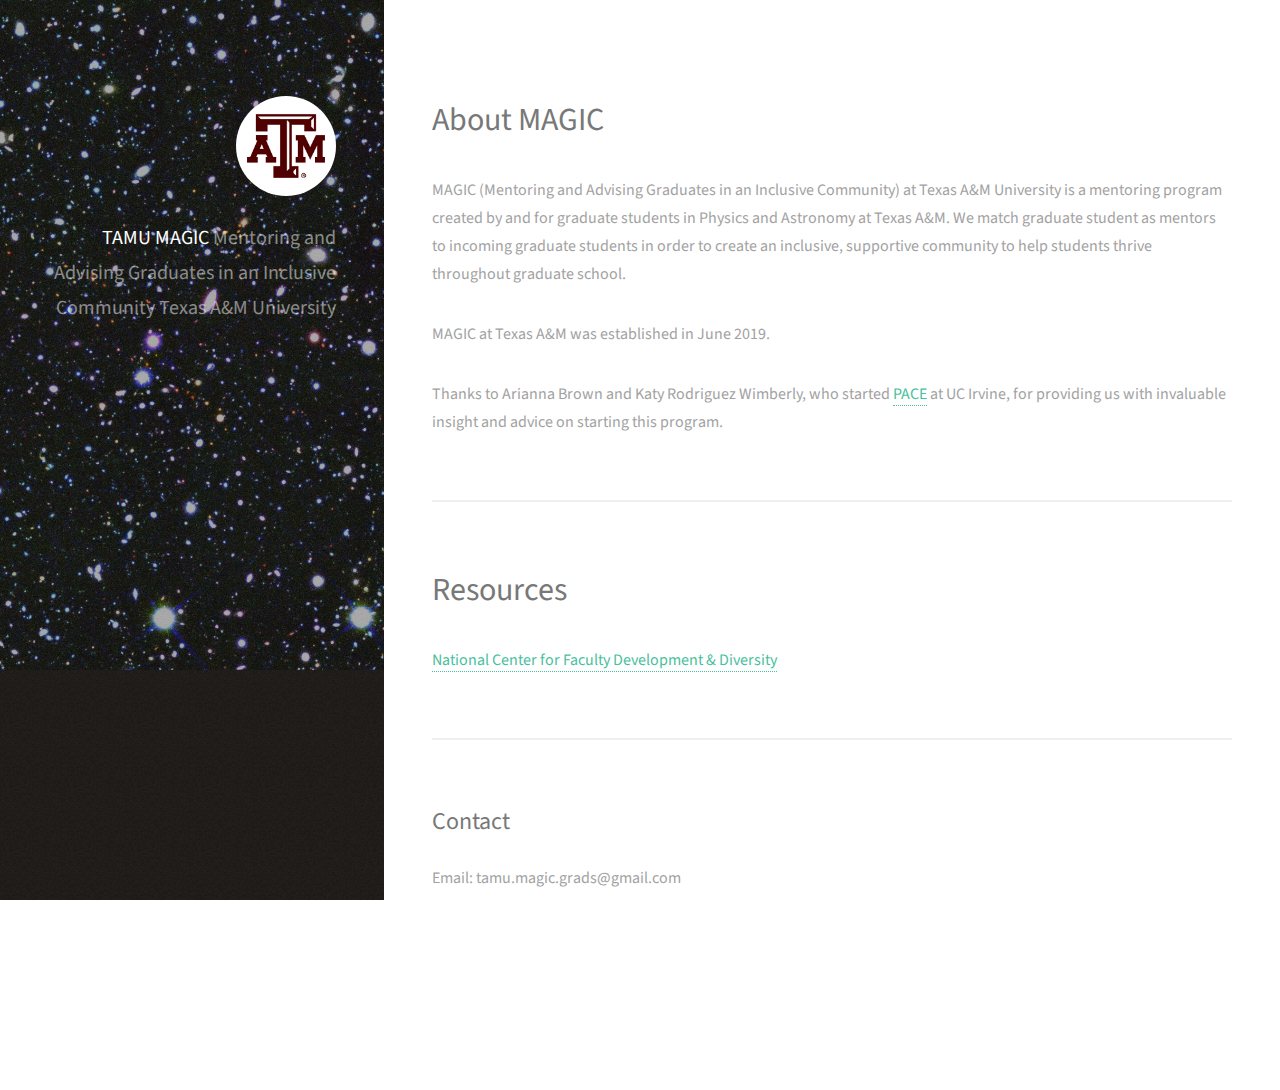
==== commit 4e3f2fb9: "Add files via upload" ====
--- a/index.html
+++ b/index.html
@@ -28,7 +28,7 @@
 		<!-- Header -->
 			<header id="header">
 				<div class="inner">
-					<a href="images/TAM-Logo.jpg" class="image avatar"><img src="images/TAM-logo.jpg" alt="pic.png" /></a>
+					<a href="images/TAM-Logo.jpg" class="image avatar"><img src="images/TAM-Logo.jpg" alt="pic.png" /></a>
 					<h1><strong>TAMU MAGIC</strong><br />
 					Mentoring and Advising Graduates in an Inclusive Community<br />
 					Texas A&amp;M University<br />
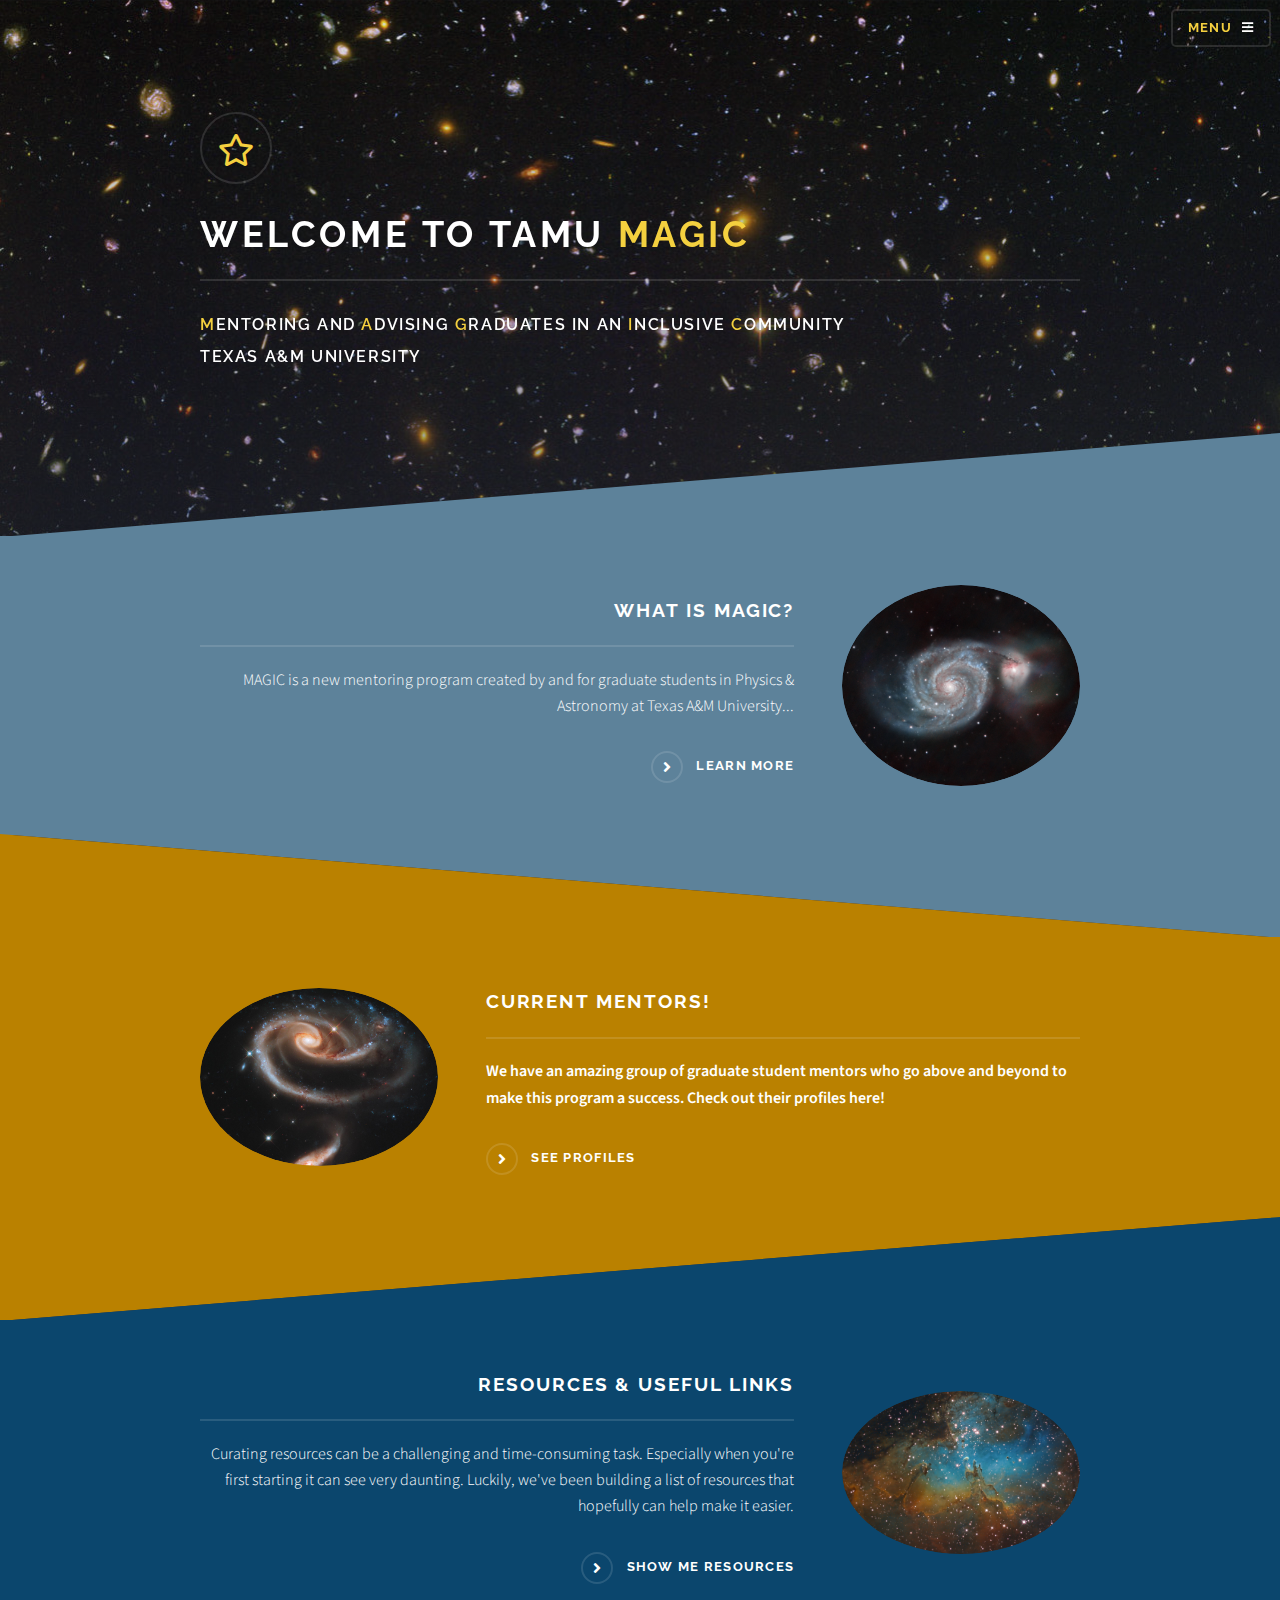
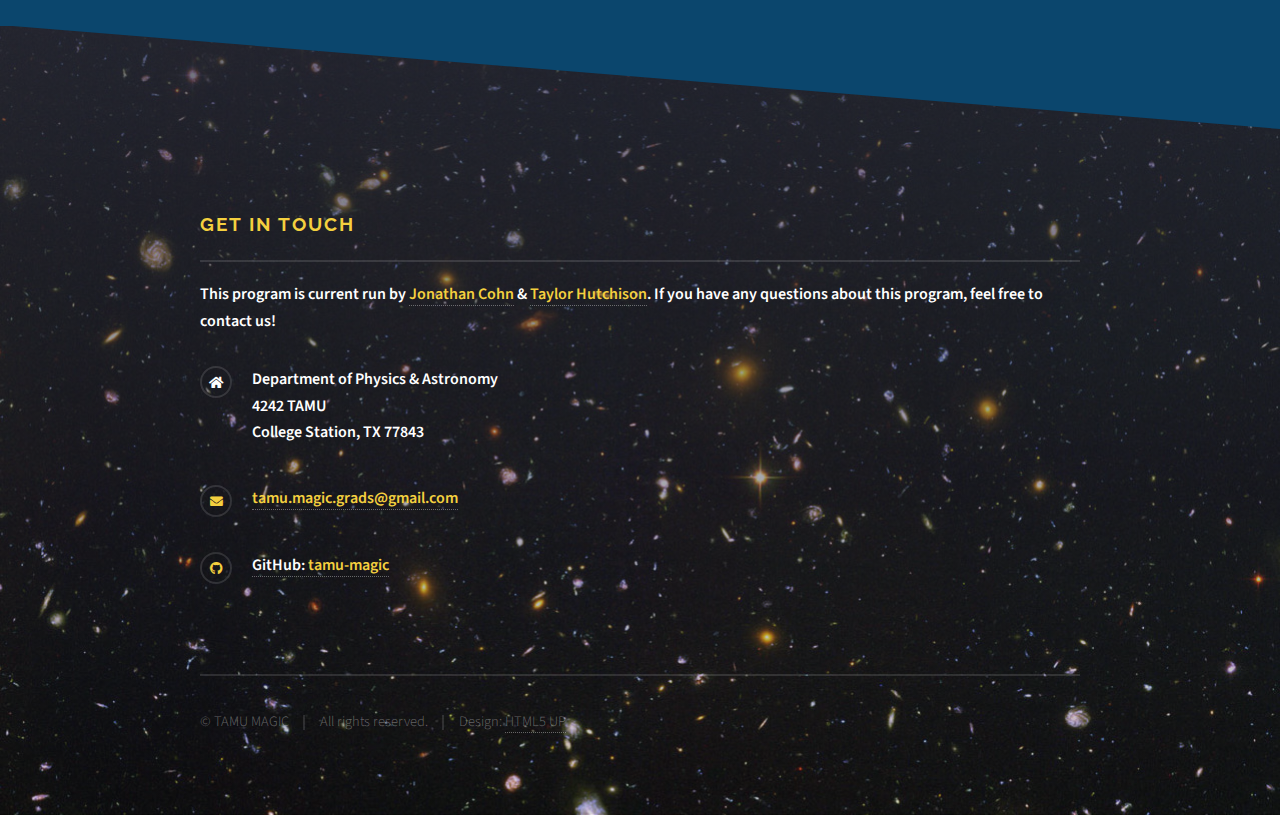
==== commit 4077b1cc: "new website!" ====
--- a/index.html
+++ b/index.html
@@ -1,454 +1,124 @@
-
-<!--
-	<!DOCTYPE html>
-	<html>
-	<body>
-	<h1>Hello World</h1>
-	</body>
-	</html>
--->
-
-<!DOCTYPE HTML>
-<!--
-	Strata by HTML5 UP
-	html5up.net | @ajlkn
-	Free for personal and commercial use under the CCA 3.0 license (html5up.net/license)
--->
-<html>
-	<head>
-		<title>TAMU MAGIC</title>
-		<meta charset="utf-8" />
-		<meta name="viewport" content="width=device-width, initial-scale=1" />
-		<!--[if lte IE 8]><script src="assets/js/ie/html5shiv.js"></script><![endif]-->
-		<link rel="stylesheet" href="assets/css/main.css" />
-		<!--[if lte IE 8]><link rel="stylesheet" href="assets/css/ie8.css" /><![endif]-->
-	</head>
-	<body id="top">
-
-		<!-- Header -->
-			<header id="header">
-				<div class="inner">
-					<a href="images/TAM-Logo.jpg" class="image avatar"><img src="images/TAM-Logo.jpg" alt="pic.png" /></a>
-					<h1><strong>TAMU MAGIC</strong><br />
-					Mentoring and Advising Graduates in an Inclusive Community<br />
-					Texas A&amp;M University<br />
-					<!-- <a href='cv_pdf.pdf' class='label'>CV</a></h1> -->
-				</div>
-			</header>
-
-		<!-- Main -->
-			<div id="main">
-
-				<!-- One -->
-					<section id="one">
-						<header class="major">
-							<h2>About MAGIC<br /></h2>
-						</header>
-                        <p>MAGIC (Mentoring and Advising Graduates in an Inclusive Community) at Texas A&amp;M University is a mentoring program created by and for graduate students in Physics and Astronomy at Texas A&amp;M. We match graduate student as mentors to incoming graduate students in order to create an inclusive, supportive community to help students thrive throughout graduate school.</p> <!-- BUCKET blah come up with a better thesis statement than that -->
-                        <p>MAGIC at Texas A&amp;M was established in June 2019.</p>
-                        <p>Thanks to Arianna Brown and Katy Rodriguez Wimberly, who started <a href="https://uci-pace.github.io/" class="label">PACE</a> at UC Irvine, for providing us with invaluable insight and advice on starting this program.</p>
-						<!--
-                        <ul class="actions">
-							<li><a href="cv_pdf.pdf" class="button">CV</a></li>
-						</ul> -->
-					</section>
-
-				<!-- Two -->
-					<section id="two">
-						</ul>
-						<header class="major">
-							<h2>Resources<br /></h2>
-						</header>
-                        <p><a href="https://www.facultydiversity.org/institutions/tamu" class="label">National Center for Faculty Development &amp; Diversity</a></p>
-						<!-- <ul class="actions">
-							<li><a href="#" class="button">Learn More</a></li>
-						</ul> -->
-					</section>
-
-				<!-- Six -->
-					<section id="six">
-						<h2>Contact</h2>
-						<p>Email: tamu.magic.grads@gmail.com</p>
-<!--
-						<div class="row">
-							<div class="8u 12u$(small)">
-								<form method="post" action="#">
-									<div class="row uniform 50%">
-										<div class="6u 12u$(xsmall)"><input type="text" name="name" id="name" placeholder="Name" /></div>
-										<div class="6u$ 12u$(xsmall)"><input type="email" name="email" id="email" placeholder="Email" /></div>
-										<div class="12u$"><textarea name="message" id="message" placeholder="Message" rows="4"></textarea></div>
-									</div>
-								</form>
-								<ul class="actions">
-									<li><input type="submit" value="Send Message" /></li>
-								</ul>
-							</div>
-							<div class="4u$ 12u$(small)">
-								<ul class="labeled-icons">
-									<li>
-										<h3 class="icon fa-home"><span class="label">Address</span></h3>
-										1234 Somewhere Rd.<br />
-										Nashville, TN 00000<br />
-										United States
-									</li>
-									<li>
-										<h3 class="icon fa-mobile"><span class="label">Phone</span></h3>
-										000-000-0000
-									</li>
-									<li>
-										<h3 class="icon fa-envelope-o"><span class="label">Email</span></h3>
-										<a href="#">hello@untitled.tld</a>
-									</li>
-								</ul>
-							</div>
-						</div>
--->
-					</section>
-
-				<!-- Four -->
-				<!--
-					<section id="four">
-						<h2>Elements</h2>
-
-						<section>
-							<h4>Text</h4>
-							<p>This is <b>bold</b> and this is <strong>strong</strong>. This is <i>italic</i> and this is <em>emphasized</em>.
-							This is <sup>superscript</sup> text and this is <sub>subscript</sub> text.
-							This is <u>underlined</u> and this is code: <code>for (;;) { ... }</code>. Finally, <a href="#">this is a link</a>.</p>
-							<hr />
-							<header>
-								<h4>Heading with a Subtitle</h4>
-								<p>Lorem ipsum dolor sit amet nullam id egestas urna aliquam</p>
-							</header>
-							<p>Nunc lacinia ante nunc ac lobortis. Interdum adipiscing gravida odio porttitor sem non mi integer non faucibus ornare mi ut ante amet placerat aliquet. Volutpat eu sed ante lacinia sapien lorem accumsan varius montes viverra nibh in adipiscing blandit tempus accumsan.</p>
-							<header>
-								<h5>Heading with a Subtitle</h5>
-								<p>Lorem ipsum dolor sit amet nullam id egestas urna aliquam</p>
-							</header>
-							<p>Nunc lacinia ante nunc ac lobortis. Interdum adipiscing gravida odio porttitor sem non mi integer non faucibus ornare mi ut ante amet placerat aliquet. Volutpat eu sed ante lacinia sapien lorem accumsan varius montes viverra nibh in adipiscing blandit tempus accumsan.</p>
-							<hr />
-							<h2>Heading Level 2</h2>
-							<h3>Heading Level 3</h3>
-							<h4>Heading Level 4</h4>
-							<h5>Heading Level 5</h5>
-							<h6>Heading Level 6</h6>
-							<hr />
-							<h5>Blockquote</h5>
-							<blockquote>Fringilla nisl. Donec accumsan interdum nisi, quis tincidunt felis sagittis eget tempus euismod. Vestibulum ante ipsum primis in faucibus vestibulum. Blandit adipiscing eu felis iaculis volutpat ac adipiscing accumsan faucibus. Vestibulum ante ipsum primis in faucibus lorem ipsum dolor sit amet nullam adipiscing eu felis.</blockquote>
-							<h5>Preformatted</h5>
-							<pre><code>i = 0;
-
-while (!deck.isInOrder()) {
-print 'Iteration ' + i;
-deck.shuffle();
-i++;
-}
-
-print 'It took ' + i + ' iterations to sort the deck.';</code></pre>
-						</section>
-
-						<section>
-							<h4>Lists</h4>
-							<div class="row">
-								<div class="6u 12u$(xsmall)">
-									<h5>Unordered</h5>
-									<ul>
-										<li>Dolor pulvinar etiam magna etiam.</li>
-										<li>Sagittis adipiscing lorem eleifend.</li>
-										<li>Felis enim feugiat dolore viverra.</li>
-									</ul>
-									<h5>Alternate</h5>
-									<ul class="alt">
-										<li>Dolor pulvinar etiam magna etiam.</li>
-										<li>Sagittis adipiscing lorem eleifend.</li>
-										<li>Felis enim feugiat dolore viverra.</li>
-									</ul>
-								</div>
-								<div class="6u$ 12u$(xsmall)">
-									<h5>Ordered</h5>
-									<ol>
-										<li>Dolor pulvinar etiam magna etiam.</li>
-										<li>Etiam vel felis at lorem sed viverra.</li>
-										<li>Felis enim feugiat dolore viverra.</li>
-										<li>Dolor pulvinar etiam magna etiam.</li>
-										<li>Etiam vel felis at lorem sed viverra.</li>
-										<li>Felis enim feugiat dolore viverra.</li>
-									</ol>
-									<h5>Icons</h5>
-									<ul class="icons">
-										<li><a href="#" class="icon fa-twitter"><span class="label">Twitter</span></a></li>
-										<li><a href="#" class="icon fa-facebook"><span class="label">Facebook</span></a></li>
-										<li><a href="#" class="icon fa-instagram"><span class="label">Instagram</span></a></li>
-										<li><a href="#" class="icon fa-github"><span class="label">Github</span></a></li>
-										<li><a href="#" class="icon fa-dribbble"><span class="label">Dribbble</span></a></li>
-										<li><a href="#" class="icon fa-tumblr"><span class="label">Tumblr</span></a></li>
-									</ul>
-								</div>
-							</div>
-							<h5>Actions</h5>
-							<ul class="actions">
-								<li><a href="#" class="button special">Default</a></li>
-								<li><a href="#" class="button">Default</a></li>
-							</ul>
-							<ul class="actions small">
-								<li><a href="#" class="button special small">Small</a></li>
-								<li><a href="#" class="button small">Small</a></li>
-							</ul>
-							<div class="row">
-								<div class="6u 12u$(small)">
-									<ul class="actions vertical">
-										<li><a href="#" class="button special">Default</a></li>
-										<li><a href="#" class="button">Default</a></li>
-									</ul>
-								</div>
-								<div class="6u$ 12u$(small)">
-									<ul class="actions vertical small">
-										<li><a href="#" class="button special small">Small</a></li>
-										<li><a href="#" class="button small">Small</a></li>
-									</ul>
-								</div>
-								<div class="6u 12u$(small)">
-									<ul class="actions vertical">
-										<li><a href="#" class="button special fit">Default</a></li>
-										<li><a href="#" class="button fit">Default</a></li>
-									</ul>
-								</div>
-								<div class="6u$ 12u$(small)">
-									<ul class="actions vertical small">
-										<li><a href="#" class="button special small fit">Small</a></li>
-										<li><a href="#" class="button small fit">Small</a></li>
-									</ul>
-								</div>
-							</div>
-						</section>
-
-						<section>
-							<h4>Table</h4>
-							<h5>Default</h5>
-							<div class="table-wrapper">
-								<table>
-									<thead>
-										<tr>
-											<th>Name</th>
-											<th>Description</th>
-											<th>Price</th>
-										</tr>
-									</thead>
-									<tbody>
-										<tr>
-											<td>Item One</td>
-											<td>Ante turpis integer aliquet porttitor.</td>
-											<td>29.99</td>
-										</tr>
-										<tr>
-											<td>Item Two</td>
-											<td>Vis ac commodo adipiscing arcu aliquet.</td>
-											<td>19.99</td>
-										</tr>
-										<tr>
-											<td>Item Three</td>
-											<td> Morbi faucibus arcu accumsan lorem.</td>
-											<td>29.99</td>
-										</tr>
-										<tr>
-											<td>Item Four</td>
-											<td>Vitae integer tempus condimentum.</td>
-											<td>19.99</td>
-										</tr>
-										<tr>
-											<td>Item Five</td>
-											<td>Ante turpis integer aliquet porttitor.</td>
-											<td>29.99</td>
-										</tr>
-									</tbody>
-									<tfoot>
-										<tr>
-											<td colspan="2"></td>
-											<td>100.00</td>
-										</tr>
-									</tfoot>
-								</table>
-							</div>
-
-							<h5>Alternate</h5>
-							<div class="table-wrapper">
-								<table class="alt">
-									<thead>
-										<tr>
-											<th>Name</th>
-											<th>Description</th>
-											<th>Price</th>
-										</tr>
-									</thead>
-									<tbody>
-										<tr>
-											<td>Item One</td>
-											<td>Ante turpis integer aliquet porttitor.</td>
-											<td>29.99</td>
-										</tr>
-										<tr>
-											<td>Item Two</td>
-											<td>Vis ac commodo adipiscing arcu aliquet.</td>
-											<td>19.99</td>
-										</tr>
-										<tr>
-											<td>Item Three</td>
-											<td> Morbi faucibus arcu accumsan lorem.</td>
-											<td>29.99</td>
-										</tr>
-										<tr>
-											<td>Item Four</td>
-											<td>Vitae integer tempus condimentum.</td>
-											<td>19.99</td>
-										</tr>
-										<tr>
-											<td>Item Five</td>
-											<td>Ante turpis integer aliquet porttitor.</td>
-											<td>29.99</td>
-										</tr>
-									</tbody>
-									<tfoot>
-										<tr>
-											<td colspan="2"></td>
-											<td>100.00</td>
-										</tr>
-									</tfoot>
-								</table>
-							</div>
-						</section>
-
-						<section>
-							<h4>Buttons</h4>
-							<ul class="actions">
-								<li><a href="#" class="button special">Special</a></li>
-								<li><a href="#" class="button">Default</a></li>
-							</ul>
-							<ul class="actions">
-								<li><a href="#" class="button big">Big</a></li>
-								<li><a href="#" class="button">Default</a></li>
-								<li><a href="#" class="button small">Small</a></li>
-							</ul>
-							<ul class="actions fit">
-								<li><a href="#" class="button special fit">Fit</a></li>
-								<li><a href="#" class="button fit">Fit</a></li>
-							</ul>
-							<ul class="actions fit small">
-								<li><a href="#" class="button special fit small">Fit + Small</a></li>
-								<li><a href="#" class="button fit small">Fit + Small</a></li>
-							</ul>
-							<ul class="actions">
-								<li><a href="#" class="button special icon fa-download">Icon</a></li>
-								<li><a href="#" class="button icon fa-download">Icon</a></li>
-							</ul>
-							<ul class="actions">
-								<li><span class="button special disabled">Special</span></li>
-								<li><span class="button disabled">Default</span></li>
-							</ul>
-						</section>
-
-						<section>
-							<h4>Form</h4>
-							<form method="post" action="#">
-								<div class="row uniform 50%">
-									<div class="6u 12u$(xsmall)">
-										<input type="text" name="demo-name" id="demo-name" value="" placeholder="Name" />
-									</div>
-									<div class="6u$ 12u$(xsmall)">
-										<input type="email" name="demo-email" id="demo-email" value="" placeholder="Email" />
-									</div>
-									<div class="12u$">
-										<div class="select-wrapper">
-											<select name="demo-category" id="demo-category">
-												<option value="">- Category -</option>
-												<option value="1">Manufacturing</option>
-												<option value="1">Shipping</option>
-												<option value="1">Administration</option>
-												<option value="1">Human Resources</option>
-											</select>
-										</div>
-									</div>
-									<div class="4u 12u$(small)">
-										<input type="radio" id="demo-priority-low" name="demo-priority" checked>
-										<label for="demo-priority-low">Low Priority</label>
-									</div>
-									<div class="4u 12u$(small)">
-										<input type="radio" id="demo-priority-normal" name="demo-priority">
-										<label for="demo-priority-normal">Normal Priority</label>
-									</div>
-									<div class="4u$ 12u(small)">
-										<input type="radio" id="demo-priority-high" name="demo-priority">
-										<label for="demo-priority-high">High Priority</label>
-									</div>
-									<div class="6u 12u$(small)">
-										<input type="checkbox" id="demo-copy" name="demo-copy">
-										<label for="demo-copy">Email me a copy of this message</label>
-									</div>
-									<div class="6u$ 12u$(small)">
-										<input type="checkbox" id="demo-human" name="demo-human" checked>
-										<label for="demo-human">I am a human and not a robot</label>
-									</div>
-									<div class="12u$">
-										<textarea name="demo-message" id="demo-message" placeholder="Enter your message" rows="6"></textarea>
-									</div>
-									<div class="12u$">
-										<ul class="actions">
-											<li><input type="submit" value="Send Message" class="special" /></li>
-											<li><input type="reset" value="Reset" /></li>
-										</ul>
-									</div>
-								</div>
-							</form>
-						</section>
-
-						<section>
-							<h4>Image</h4>
-							<h5>Fit</h5>
-							<div class="box alt">
-								<div class="row 50% uniform">
-									<div class="12u$"><span class="image fit"><img src="images/fulls/05.jpg" alt="" /></span></div>
-									<div class="4u"><span class="image fit"><img src="images/thumbs/01.jpg" alt="" /></span></div>
-									<div class="4u"><span class="image fit"><img src="images/thumbs/02.jpg" alt="" /></span></div>
-									<div class="4u$"><span class="image fit"><img src="images/thumbs/03.jpg" alt="" /></span></div>
-									<div class="4u"><span class="image fit"><img src="images/thumbs/04.jpg" alt="" /></span></div>
-									<div class="4u"><span class="image fit"><img src="images/thumbs/05.jpg" alt="" /></span></div>
-									<div class="4u$"><span class="image fit"><img src="images/thumbs/06.jpg" alt="" /></span></div>
-									<div class="4u"><span class="image fit"><img src="images/thumbs/03.jpg" alt="" /></span></div>
-									<div class="4u"><span class="image fit"><img src="images/thumbs/02.jpg" alt="" /></span></div>
-									<div class="4u$"><span class="image fit"><img src="images/thumbs/01.jpg" alt="" /></span></div>
-								</div>
-							</div>
-							<h5>Left &amp; Right</h5>
-							<p><span class="image left"><img src="images/avatar.jpg" alt="" /></span>Fringilla nisl. Donec accumsan interdum nisi, quis tincidunt felis sagittis eget. tempus euismod. Vestibulum ante ipsum primis in faucibus vestibulum. Blandit adipiscing eu felis iaculis volutpat ac adipiscing accumsan eu faucibus. Integer ac pellentesque praesent tincidunt felis sagittis eget. tempus euismod. Vestibulum ante ipsum primis in faucibus vestibulum. Blandit adipiscing eu felis iaculis volutpat ac adipiscing accumsan eu faucibus. Integer ac pellentesque praesent. Donec accumsan interdum nisi, quis tincidunt felis sagittis eget. tempus euismod. Vestibulum ante ipsum primis in faucibus vestibulum. Blandit adipiscing eu felis iaculis volutpat ac adipiscing accumsan eu faucibus. Integer ac pellentesque praesent tincidunt felis sagittis eget. tempus euismod. Vestibulum ante ipsum primis in faucibus vestibulum. Blandit adipiscing eu felis iaculis volutpat ac adipiscing accumsan eu faucibus. Integer ac pellentesque praesent.</p>
-							<p><span class="image right"><img src="images/avatar.jpg" alt="" /></span>Fringilla nisl. Donec accumsan interdum nisi, quis tincidunt felis sagittis eget. tempus euismod. Vestibulum ante ipsum primis in faucibus vestibulum. Blandit adipiscing eu felis iaculis volutpat ac adipiscing accumsan eu faucibus. Integer ac pellentesque praesent tincidunt felis sagittis eget. tempus euismod. Vestibulum ante ipsum primis in faucibus vestibulum. Blandit adipiscing eu felis iaculis volutpat ac adipiscing accumsan eu faucibus. Integer ac pellentesque praesent. Donec accumsan interdum nisi, quis tincidunt felis sagittis eget. tempus euismod. Vestibulum ante ipsum primis in faucibus vestibulum. Blandit adipiscing eu felis iaculis volutpat ac adipiscing accumsan eu faucibus. Integer ac pellentesque praesent tincidunt felis sagittis eget. tempus euismod. Vestibulum ante ipsum primis in faucibus vestibulum. Blandit adipiscing eu felis iaculis volutpat ac adipiscing accumsan eu faucibus. Integer ac pellentesque praesent.</p>
-						</section>
-
-					</section>
-				-->
-
-			</div>
-
-		<!-- Footer -->
-			<footer id="footer">
-				<div class="inner">
-					<ul class="icons">
-						<li><a href="https://github.com/tamu-magic/" class="icon fa-github"><span class="label">Github</span></a></li>
-						<li><a href="mailto:tamu.magic.grads@gmail.com" class="icon fa-envelope-o"><span class="label">Email</span></a></li>
-					</ul>
-					<ul class="copyright">
-						<li>&copy; TAMU MAGIC</li><li>Design: <a href="http://html5up.net">HTML5 UP</a></li>
-					</ul>
-				</div>
-			</footer>
-
-		<!-- Scripts -->
-			<script src="assets/js/jquery.min.js"></script>
-			<script src="assets/js/jquery.poptrox.min.js"></script>
-			<script src="assets/js/skel.min.js"></script>
-			<script src="assets/js/util.js"></script>
-			<!--[if lte IE 8]><script src="assets/js/ie/respond.min.js"></script><![endif]-->
-			<script src="assets/js/main.js"></script>
-
-	</body>
-</html>
-
-
+<!DOCTYPE HTML>
+<!--
+	Solid State by HTML5 UP
+	html5up.net | @ajlkn
+	Free for personal and commercial use under the CCA 3.0 license (html5up.net/license)
+-->
+<html>
+	<head>
+		<title>TAMU MAGIC</title>
+		<meta charset="utf-8" />
+		<meta name="viewport" content="width=device-width, initial-scale=1, user-scalable=no" />
+		<link rel="stylesheet" href="assets/css/main.css" />
+		<link rel="shortcut icon" href="images/star.ico" type="image/x-icon">
+		<noscript><link rel="stylesheet" href="assets/css/noscript.css" /></noscript>
+	</head>
+	<body class="is-preload">
+
+		<!-- Page Wrapper -->
+			<div id="page-wrapper">
+
+				<!-- Header -->
+					<header id="header" class="alt">
+						<h1><a href="index.html">TAMU MAGIC</a></h1>
+						<nav>
+							<a href="#menu"><font color="#F4D03F">Menu</font></a>
+						</nav>
+					</header>
+
+				<!-- Menu -->
+					<nav id="menu">
+						<div class="inner">
+							<h2><font color="#F4D03F">Menu</font></h2>
+							<ul class="links">
+								<li><a href="index.html">Home</a></li>
+								<li><a href="about.html">About Us</a></li>
+								<li><a href="mentors.html">Mentors</a></li>
+								<li><a href="resources.html">Resources</a></li>
+							</ul>
+							<a href="#" class="close">Close</a>
+						</div>
+					</nav>
+
+				<!-- Banner -->
+					<section id="banner" background-image="images/fwo.m51.jpg">
+						<div class="inner">
+							<div class="logo"><span class="icon fa-star goldiconcolor"></span></div>
+							<h2>Welcome to TAMU <font color="#F4D03F">MAGIC</font></h2>
+							<p><strong><font color="#F4D03F">M</font>entoring and <font color="#F4D03F">A</font>dvising <font color="#F4D03F">G</font>raduates in an <font color="#F4D03F">I</font>nclusive <font color="#F4D03F">C</font>ommunity</br>
+Texas A&M University</strong></a></p>
+						</div>
+					</section>
+
+				<!-- Wrapper -->
+					<section id="wrapper">
+
+						<!-- One -->
+							<section id="one" class="wrapper spotlight style1">
+								<div class="inner">
+									<a href="#" class="image"><img src="images/fwo.m51.jpg" alt="" /></a>
+									<div class="content">
+										<h2 class="major">What is MAGIC?</h2>
+										<p>MAGIC is a new mentoring program created by and for graduate students in Physics &amp; Astronomy at Texas A&amp;M University...</p>
+										<a href="about.html" class="special">Learn more</a>
+									</div>
+								</div>
+							</section>
+
+						<!-- Two -->
+							<section id="two" class="wrapper alt spotlight style2">
+								<div class="inner">
+									<a href="#" class="image"><img src="images/rose.jpg" alt="" /></a>
+									<div class="content">
+										<h2 class="major">Current Mentors!</h2>
+										<p><strong>We have an amazing group of graduate student mentors who go above and beyond to make this program a success.  Check out their profiles here!</strong></p>
+										<a href="#" class="special">See profiles</a>
+									</div>
+								</div>
+							</section>
+
+						<!-- Three -->
+							<section id="three" class="wrapper spotlight style3">
+								<div class="inner">
+									<a href="#" class="image"><img src="images/eagle.jpg" alt="" /></a>
+									<div class="content">
+										<h2 class="major">Resources &amp; Useful Links</h2>
+										<p>Curating resources can be a challenging and time-consuming task.  Especially when you're first starting it can see very daunting. Luckily, we've been building a list of resources that hopefully can help make it easier.</p>
+										<a href="#" class="special">Show me resources</a>
+									</div>
+								</div>
+							</section>
+
+				<!-- Footer -->
+					<section id="footer">
+						<div class="inner">
+							<h2 class="major"><font color="#F4D03F">Get in touch</font></h2>
+							<p><strong>This program is current run by <a href="http://people.physics.tamu.edu/joncohn/"><font color="#F4D03F">Jonathan Cohn</font></a> &amp; <a href='http://people.physics.tamu.edu/aibhleog/'><font color="#F4D03F">Taylor Hutchison</font></a>. If you have any questions about this program, feel free to contact us!</p>
+							<ul class="contact">
+								<li class="icon solid fa-home">
+									Department of Physics &amp; Astronomy<br />
+									4242 TAMU<br />
+									College Station, TX 77843
+								</li>
+								<li class="icon solid fa-envelope goldiconcolor"><a href="mailto:tamu.magic.grads@gmail.com"><font color="#F4D03F">tamu.magic.grads@gmail.com</font></a></li>
+								<!--<li class="icon brands fa-twitter"><a href="#">twitter.com/untitled-tld</a></li>-->
+								<li class="icon brands fa-github goldiconcolor"><a href="https://github.com/tamu-magic/">GitHub: <font color="#F4D03F">tamu-magic</font></a></strong></li>
+							</ul>
+							<ul class="copyright">
+								<li>&copy; TAMU MAGIC </li><li> All rights reserved.</li><li>Design: <a href="http://html5up.net">HTML5 UP</a></li>
+							</ul>
+						</div>
+					</section>
+
+			</div>
+
+		<!-- Scripts -->
+			<script src="assets/js/jquery.min.js"></script>
+			<script src="assets/js/jquery.scrollex.min.js"></script>
+			<script src="assets/js/browser.min.js"></script>
+			<script src="assets/js/breakpoints.min.js"></script>
+			<script src="assets/js/util.js"></script>
+			<script src="assets/js/main.js"></script>
+
+	</body>
+</html>
--- a/assets/css/main.css
+++ b/assets/css/main.css
@@ -1,8 +1,8 @@
-@import url("font-awesome.min.css");
-@import url("https://fonts.googleapis.com/css?family=Source+Sans+Pro:400,400italic");
+@import url(fontawesome-all.min.css);
+@import url("https://fonts.googleapis.com/css?family=Raleway:200,700|Source+Sans+Pro:300,600,300italic,600italic");
 
 /*
-	Strata by HTML5 UP
+	Solid State by HTML5 UP
 	html5up.net | @ajlkn
 	Free for personal and commercial use under the CCA 3.0 license (html5up.net/license)
 */
@@ -16,7 +16,7 @@
 form, label, legend, table, caption, tbody,
 tfoot, thead, tr, th, td, article, aside,
 canvas, details, embed, figure, figcaption,
-footer, header, hgroup, menu, nav, output, ruby,
+footer, header, header2, hgroup, menu, nav, output, ruby,
 section, summary, time, mark, audio, video {
 	margin: 0;
 	padding: 0;
@@ -26,7 +26,7 @@
 	vertical-align: baseline;}
 
 article, aside, details, figcaption, figure,
-footer, header, hgroup, menu, nav, section {
+footer, header, header2, hgroup, menu, nav, section {
 	display: block;}
 
 body {
@@ -74,6 +74,22 @@
 
 /* Basic */
 
+	@-ms-viewport {
+		width: device-width;
+	}
+
+	body {
+		-ms-overflow-style: scrollbar;
+	}
+
+	@media screen and (max-width: 480px) {
+
+		html, body {
+			min-width: 320px;
+		}
+
+	}
+
 	html {
 		box-sizing: border-box;
 	}
@@ -83,7 +99,14 @@
 	}
 
 	body {
-		background: #fff;
+		background-color: #2e3141;
+		background-image: linear-gradient(to top, rgba(46, 49, 65, 0.8), rgba(46, 49, 65, 0.8)), url("../../images/bg.jpg");
+		background-size: auto,
+ cover;
+		background-attachment: fixed,
+ fixed;
+		background-position: center,
+ center;
 	}
 
 		body.is-preload *, body.is-preload *:before, body.is-preload *:after {
@@ -97,33 +120,126 @@
 			transition: none !important;
 		}
 
+/* Type */
+
 	body, input, select, textarea {
-		color: #a2a2a2;
+		color: #ffffff;
 		font-family: "Source Sans Pro", Helvetica, sans-serif;
-		font-size: 16pt;
-		font-weight: 400;
-		line-height: 1.75em;
-	}
+		font-size: 16.5pt;
+		font-weight: 300;
+		line-height: 1.65;
+	}
+
+		@media screen and (max-width: 1680px) {
+
+			body, input, select, textarea {
+				font-size: 13pt;
+			}
+
+		}
+
+		@media screen and (max-width: 1280px) {
+
+			body, input, select, textarea {
+				font-size: 12pt;
+			}
+
+		}
+
+		@media screen and (max-width: 980px) {
+
+			body, input, select, textarea {
+				font-size: 12pt;
+			}
+
+		}
+
+		@media screen and (max-width: 736px) {
+
+			body, input, select, textarea {
+				font-size: 12pt;
+			}
+
+		}
+
+		@media screen and (max-width: 480px) {
+
+			body, input, select, textarea {
+				font-size: 12pt;
+			}
+
+		}
 
 	a {
-		-moz-transition: color 0.2s ease-in-out, border-color 0.2s ease-in-out;
-		-webkit-transition: color 0.2s ease-in-out, border-color 0.2s ease-in-out;
-		-ms-transition: color 0.2s ease-in-out, border-color 0.2s ease-in-out;
-		transition: color 0.2s ease-in-out, border-color 0.2s ease-in-out;
-		border-bottom: dotted 1px;
-		color: #49bf9d;
+		-moz-transition: color 0.2s ease-in-out, border-bottom-color 0.2s ease-in-out;
+		-webkit-transition: color 0.2s ease-in-out, border-bottom-color 0.2s ease-in-out;
+		-ms-transition: color 0.2s ease-in-out, border-bottom-color 0.2s ease-in-out;
+		transition: color 0.2s ease-in-out, border-bottom-color 0.2s ease-in-out;
+		border-bottom: dotted 1px rgba(255, 255, 255, 0.35);
+		color: #ffffff;
 		text-decoration: none;
 	}
 
 		a:hover {
 			border-bottom-color: transparent;
-			color: #49bf9d !important;
+			color: #ffffff !important;
+		}
+
+		a.special:not(.button) {
 			text-decoration: none;
-		}
+			border-bottom: 0;
+			display: block;
+			font-family: Raleway, Helvetica, sans-serif;
+			font-size: 0.8em;
+			font-weight: 700;
+			letter-spacing: 0.1em;
+			margin: 0 0 2em 0;
+			text-transform: uppercase;
+		}
+
+			a.special:not(.button):before {
+				-moz-osx-font-smoothing: grayscale;
+				-webkit-font-smoothing: antialiased;
+				display: inline-block;
+				font-style: normal;
+				font-variant: normal;
+				text-rendering: auto;
+				line-height: 1;
+				text-transform: none !important;
+				font-family: 'Font Awesome 5 Free';
+				font-weight: 900;
+			}
+
+			a.special:not(.button):before {
+				-moz-transition: background-color 0.2s ease-in-out;
+				-webkit-transition: background-color 0.2s ease-in-out;
+				-ms-transition: background-color 0.2s ease-in-out;
+				transition: background-color 0.2s ease-in-out;
+				border-radius: 100%;
+				border: solid 2px rgba(255, 255, 255, 0.125);
+				content: '\f105';
+				display: inline-block;
+				font-size: 1.25em;
+				height: 2em;
+				line-height: 1.75em;
+				margin-right: 0.85em;
+				text-align: center;
+				text-indent: 0.15em;
+				vertical-align: middle;
+				width: 2em;
+			}
+
+			a.special:not(.button):hover:before {
+				background-color: rgba(255, 255, 255, 0.025);
+			}
+
+			a.special:not(.button):active:before {
+				background-color: rgba(255, 255, 255, 0.075);
+			}
 
 	strong, b {
-		color: #787878;
-		font-weight: 400;
+		color: #ffffff;
+		font-weight: 600;
 	}
 
 	em, i {
@@ -135,45 +251,59 @@
 	}
 
 	h1, h2, h3, h4, h5, h6 {
-		color: #787878;
-		font-weight: 400;
-		line-height: 1em;
+		color: #ffffff;
+		font-family: Raleway, Helvetica, sans-serif;
+		font-weight: 700;
+		letter-spacing: 0.1em;
 		margin: 0 0 1em 0;
+		text-transform: uppercase;
 	}
 
 		h1 a, h2 a, h3 a, h4 a, h5 a, h6 a {
 			color: inherit;
 			text-decoration: none;
-		}
-
-	h1 {
-		font-size: 2em;
-		line-height: 1.5em;
-	}
+			border-bottom: 0;
+		}
+
+		h1 span, h2 span, h3 span, h4 span, h5 span, h6 span {
+			font-weight: 200;
+		}
+
+		h1.major, h2.major, h3.major, h4.major, h5.major, h6.major {
+			padding-bottom: 1em;
+			border-bottom: solid 2px rgba(255, 255, 255, 0.125);
+		}
 
 	h2 {
-		font-size: 1.5em;
-		line-height: 1.5em;
+		font-size: 1.2em;
 	}
 
 	h3 {
-		font-size: 1.25em;
-		line-height: 1.5em;
+		font-size: 0.9em;
 	}
 
 	h4 {
-		font-size: 1.1em;
-		line-height: 1.5em;
+		font-size: 0.7em;
 	}
 
 	h5 {
-		font-size: 0.9em;
-		line-height: 1.5em;
+		font-size: 0.7em;
 	}
 
 	h6 {
 		font-size: 0.7em;
-		line-height: 1.5em;
+	}
+
+	@media screen and (max-width: 736px) {
+
+		h2 {
+			font-size: 1em;
+		}
+
+		h3 {
+			font-size: 0.8em;
+		}
+
 	}
 
 	sub {
@@ -188,27 +318,17 @@
 		top: -0.5em;
 	}
 
-	hr {
-		border: 0;
-		border-bottom: solid 2px #efefef;
-		margin: 2em 0;
-	}
-
-		hr.major {
-			margin: 3em 0;
-		}
-
 	blockquote {
-		border-left: solid 6px #efefef;
+		border-left: solid 4px rgba(255, 255, 255, 0.125);
 		font-style: italic;
 		margin: 0 0 2em 0;
-		padding: 0.5em 0 0.5em 1.5em;
+		padding: 0.5em 0 0.5em 2em;
 	}
 
 	code {
-		background: #f7f7f7;
-		border-radius: 0.35em;
-		border: solid 2px #efefef;
+		background: rgba(255, 255, 255, 0.025);
+		border-radius: 5px;
+		border: solid 2px rgba(255, 255, 255, 0.125);
 		font-family: "Courier New", monospace;
 		font-size: 0.9em;
 		margin: 0 0.25em;
@@ -229,6 +349,16 @@
 			overflow-x: auto;
 		}
 
+	hr {
+		border: 0;
+		border-bottom: solid 2px rgba(255, 255, 255, 0.125);
+		margin: 2.5em 0;
+	}
+
+		hr.major {
+			margin: 4em 0;
+		}
+
 	.align-left {
 		text-align: left;
 	}
@@ -241,54 +371,8 @@
 		text-align: right;
 	}
 
-/* Container */
-
-	.container {
-		margin: 0 auto;
-		max-width: calc(100% - 4em);
-		width: 100%;
-	}
-
-		.container.xsmall {
-			width: 25%;
-		}
-
-		.container.small {
-			width: 50%;
-		}
-
-		.container.medium {
-			width: 75%;
-		}
-
-		.container.large {
-			width: 125%;
-		}
-
-		.container.xlarge {
-			width: 150%;
-		}
-
-		.container.max {
-			width: 100%;
-		}
-
-		@media screen and (max-width: 980px) {
-
-			.container {
-				width: 100% !important;
-				max-width: 100% !important;
-			}
-
-		}
-
-		@media screen and (max-width: 480px) {
-
-			.container {
-				max-width: calc(100% - 3em);
-			}
-
-		}
+	.blueiconcolor {color:#5499C7;}
+	.goldiconcolor {color:#F4D03F;}
 
 /* Row */
 
@@ -336,19 +420,19 @@
 		}
 
 		.row > .col-1 {
-			width: 8.3333333333%;
+			width: 8.33333%;
 		}
 
 		.row > .off-1 {
-			margin-left: 8.3333333333%;
+			margin-left: 8.33333%;
 		}
 
 		.row > .col-2 {
-			width: 16.6666666667%;
+			width: 16.66667%;
 		}
 
 		.row > .off-2 {
-			margin-left: 16.6666666667%;
+			margin-left: 16.66667%;
 		}
 
 		.row > .col-3 {
@@ -360,19 +444,19 @@
 		}
 
 		.row > .col-4 {
-			width: 33.3333333333%;
+			width: 33.33333%;
 		}
 
 		.row > .off-4 {
-			margin-left: 33.3333333333%;
+			margin-left: 33.33333%;
 		}
 
 		.row > .col-5 {
-			width: 41.6666666667%;
+			width: 41.66667%;
 		}
 
 		.row > .off-5 {
-			margin-left: 41.6666666667%;
+			margin-left: 41.66667%;
 		}
 
 		.row > .col-6 {
@@ -384,19 +468,19 @@
 		}
 
 		.row > .col-7 {
-			width: 58.3333333333%;
+			width: 58.33333%;
 		}
 
 		.row > .off-7 {
-			margin-left: 58.3333333333%;
+			margin-left: 58.33333%;
 		}
 
 		.row > .col-8 {
-			width: 66.6666666667%;
+			width: 66.66667%;
 		}
 
 		.row > .off-8 {
-			margin-left: 66.6666666667%;
+			margin-left: 66.66667%;
 		}
 
 		.row > .col-9 {
@@ -408,19 +492,19 @@
 		}
 
 		.row > .col-10 {
-			width: 83.3333333333%;
+			width: 83.33333%;
 		}
 
 		.row > .off-10 {
-			margin-left: 83.3333333333%;
+			margin-left: 83.33333%;
 		}
 
 		.row > .col-11 {
-			width: 91.6666666667%;
+			width: 91.66667%;
 		}
 
 		.row > .off-11 {
-			margin-left: 91.6666666667%;
+			margin-left: 91.66667%;
 		}
 
 		.row > .col-12 {
@@ -450,90 +534,90 @@
 
 		.row.gtr-25 {
 			margin-top: 0;
-			margin-left: -0.625em;
+			margin-left: -0.4375em;
 		}
 
 			.row.gtr-25 > * {
-				padding: 0 0 0 0.625em;
+				padding: 0 0 0 0.4375em;
 			}
 
 			.row.gtr-25.gtr-uniform {
-				margin-top: -0.625em;
+				margin-top: -0.4375em;
 			}
 
 				.row.gtr-25.gtr-uniform > * {
-					padding-top: 0.625em;
+					padding-top: 0.4375em;
 				}
 
 		.row.gtr-50 {
 			margin-top: 0;
-			margin-left: -1.25em;
+			margin-left: -0.875em;
 		}
 
 			.row.gtr-50 > * {
-				padding: 0 0 0 1.25em;
+				padding: 0 0 0 0.875em;
 			}
 
 			.row.gtr-50.gtr-uniform {
-				margin-top: -1.25em;
+				margin-top: -0.875em;
 			}
 
 				.row.gtr-50.gtr-uniform > * {
-					padding-top: 1.25em;
+					padding-top: 0.875em;
 				}
 
 		.row {
 			margin-top: 0;
-			margin-left: -2.5em;
+			margin-left: -1.75em;
 		}
 
 			.row > * {
-				padding: 0 0 0 2.5em;
+				padding: 0 0 0 1.75em;
 			}
 
 			.row.gtr-uniform {
-				margin-top: -2.5em;
+				margin-top: -1.75em;
 			}
 
 				.row.gtr-uniform > * {
-					padding-top: 2.5em;
+					padding-top: 1.75em;
 				}
 
 		.row.gtr-150 {
 			margin-top: 0;
-			margin-left: -3.75em;
+			margin-left: -2.625em;
 		}
 
 			.row.gtr-150 > * {
-				padding: 0 0 0 3.75em;
+				padding: 0 0 0 2.625em;
 			}
 
 			.row.gtr-150.gtr-uniform {
-				margin-top: -3.75em;
+				margin-top: -2.625em;
 			}
 
 				.row.gtr-150.gtr-uniform > * {
-					padding-top: 3.75em;
+					padding-top: 2.625em;
 				}
 
 		.row.gtr-200 {
 			margin-top: 0;
-			margin-left: -5em;
+			margin-left: -3.5em;
 		}
 
 			.row.gtr-200 > * {
-				padding: 0 0 0 5em;
+				padding: 0 0 0 3.5em;
 			}
 
 			.row.gtr-200.gtr-uniform {
-				margin-top: -5em;
+				margin-top: -3.5em;
 			}
 
 				.row.gtr-200.gtr-uniform > * {
-					padding-top: 5em;
-				}
-
-		@media screen and (max-width: 1800px) {
+					padding-top: 3.5em;
+				}
+
+		@media screen and (max-width: 1680px) {
 
 			.row {
 				display: flex;
@@ -579,19 +663,19 @@
 				}
 
 				.row > .col-1-xlarge {
-					width: 8.3333333333%;
+					width: 8.33333%;
 				}
 
 				.row > .off-1-xlarge {
-					margin-left: 8.3333333333%;
+					margin-left: 8.33333%;
 				}
 
 				.row > .col-2-xlarge {
-					width: 16.6666666667%;
+					width: 16.66667%;
 				}
 
 				.row > .off-2-xlarge {
-					margin-left: 16.6666666667%;
+					margin-left: 16.66667%;
 				}
 
 				.row > .col-3-xlarge {
@@ -603,19 +687,19 @@
 				}
 
 				.row > .col-4-xlarge {
-					width: 33.3333333333%;
+					width: 33.33333%;
 				}
 
 				.row > .off-4-xlarge {
-					margin-left: 33.3333333333%;
+					margin-left: 33.33333%;
 				}
 
 				.row > .col-5-xlarge {
-					width: 41.6666666667%;
+					width: 41.66667%;
 				}
 
 				.row > .off-5-xlarge {
-					margin-left: 41.6666666667%;
+					margin-left: 41.66667%;
 				}
 
 				.row > .col-6-xlarge {
@@ -627,19 +711,19 @@
 				}
 
 				.row > .col-7-xlarge {
-					width: 58.3333333333%;
+					width: 58.33333%;
 				}
 
 				.row > .off-7-xlarge {
-					margin-left: 58.3333333333%;
+					margin-left: 58.33333%;
 				}
 
 				.row > .col-8-xlarge {
-					width: 66.6666666667%;
+					width: 66.66667%;
 				}
 
 				.row > .off-8-xlarge {
-					margin-left: 66.6666666667%;
+					margin-left: 66.66667%;
 				}
 
 				.row > .col-9-xlarge {
@@ -651,19 +735,19 @@
 				}
 
 				.row > .col-10-xlarge {
-					width: 83.3333333333%;
+					width: 83.33333%;
 				}
 
 				.row > .off-10-xlarge {
-					margin-left: 83.3333333333%;
+					margin-left: 83.33333%;
 				}
 
 				.row > .col-11-xlarge {
-					width: 91.6666666667%;
+					width: 91.66667%;
 				}
 
 				.row > .off-11-xlarge {
-					margin-left: 91.6666666667%;
+					margin-left: 91.66667%;
 				}
 
 				.row > .col-12-xlarge {
@@ -693,87 +777,87 @@
 
 				.row.gtr-25 {
 					margin-top: 0;
-					margin-left: -0.625em;
+					margin-left: -0.4375em;
 				}
 
 					.row.gtr-25 > * {
-						padding: 0 0 0 0.625em;
+						padding: 0 0 0 0.4375em;
 					}
 
 					.row.gtr-25.gtr-uniform {
-						margin-top: -0.625em;
+						margin-top: -0.4375em;
 					}
 
 						.row.gtr-25.gtr-uniform > * {
-							padding-top: 0.625em;
+							padding-top: 0.4375em;
 						}
 
 				.row.gtr-50 {
 					margin-top: 0;
-					margin-left: -1.25em;
+					margin-left: -0.875em;
 				}
 
 					.row.gtr-50 > * {
-						padding: 0 0 0 1.25em;
+						padding: 0 0 0 0.875em;
 					}
 
 					.row.gtr-50.gtr-uniform {
-						margin-top: -1.25em;
+						margin-top: -0.875em;
 					}
 
 						.row.gtr-50.gtr-uniform > * {
-							padding-top: 1.25em;
+							padding-top: 0.875em;
 						}
 
 				.row {
 					margin-top: 0;
-					margin-left: -2.5em;
+					margin-left: -1.75em;
 				}
 
 					.row > * {
-						padding: 0 0 0 2.5em;
+						padding: 0 0 0 1.75em;
 					}
 
 					.row.gtr-uniform {
-						margin-top: -2.5em;
+						margin-top: -1.75em;
 					}
 
 						.row.gtr-uniform > * {
-							padding-top: 2.5em;
+							padding-top: 1.75em;
 						}
 
 				.row.gtr-150 {
 					margin-top: 0;
-					margin-left: -3.75em;
+					margin-left: -2.625em;
 				}
 
 					.row.gtr-150 > * {
-						padding: 0 0 0 3.75em;
+						padding: 0 0 0 2.625em;
 					}
 
 					.row.gtr-150.gtr-uniform {
-						margin-top: -3.75em;
+						margin-top: -2.625em;
 					}
 
 						.row.gtr-150.gtr-uniform > * {
-							padding-top: 3.75em;
+							padding-top: 2.625em;
 						}
 
 				.row.gtr-200 {
 					margin-top: 0;
-					margin-left: -5em;
+					margin-left: -3.5em;
 				}
 
 					.row.gtr-200 > * {
-						padding: 0 0 0 5em;
+						padding: 0 0 0 3.5em;
 					}
 
 					.row.gtr-200.gtr-uniform {
-						margin-top: -5em;
+						margin-top: -3.5em;
 					}
 
 						.row.gtr-200.gtr-uniform > * {
-							padding-top: 5em;
+							padding-top: 3.5em;
 						}
 
 		}
@@ -824,19 +908,19 @@
 				}
 
 				.row > .col-1-large {
-					width: 8.3333333333%;
+					width: 8.33333%;
 				}
 
 				.row > .off-1-large {
-					margin-left: 8.3333333333%;
+					margin-left: 8.33333%;
 				}
 
 				.row > .col-2-large {
-					width: 16.6666666667%;
+					width: 16.66667%;
 				}
 
 				.row > .off-2-large {
-					margin-left: 16.6666666667%;
+					margin-left: 16.66667%;
 				}
 
 				.row > .col-3-large {
@@ -848,19 +932,19 @@
 				}
 
 				.row > .col-4-large {
-					width: 33.3333333333%;
+					width: 33.33333%;
 				}
 
 				.row > .off-4-large {
-					margin-left: 33.3333333333%;
+					margin-left: 33.33333%;
 				}
 
 				.row > .col-5-large {
-					width: 41.6666666667%;
+					width: 41.66667%;
 				}
 
 				.row > .off-5-large {
-					margin-left: 41.6666666667%;
+					margin-left: 41.66667%;
 				}
 
 				.row > .col-6-large {
@@ -872,19 +956,19 @@
 				}
 
 				.row > .col-7-large {
-					width: 58.3333333333%;
+					width: 58.33333%;
 				}
 
 				.row > .off-7-large {
-					margin-left: 58.3333333333%;
+					margin-left: 58.33333%;
 				}
 
 				.row > .col-8-large {
-					width: 66.6666666667%;
+					width: 66.66667%;
 				}
 
 				.row > .off-8-large {
-					margin-left: 66.6666666667%;
+					margin-left: 66.66667%;
 				}
 
 				.row > .col-9-large {
@@ -896,19 +980,19 @@
 				}
 
 				.row > .col-10-large {
-					width: 83.3333333333%;
+					width: 83.33333%;
 				}
 
 				.row > .off-10-large {
-					margin-left: 83.3333333333%;
+					margin-left: 83.33333%;
 				}
 
 				.row > .col-11-large {
-					width: 91.6666666667%;
+					width: 91.66667%;
 				}
 
 				.row > .off-11-large {
-					margin-left: 91.6666666667%;
+					margin-left: 91.66667%;
 				}
 
 				.row > .col-12-large {
@@ -938,87 +1022,87 @@
 
 				.row.gtr-25 {
 					margin-top: 0;
-					margin-left: -0.5em;
+					margin-left: -0.4375em;
 				}
 
 					.row.gtr-25 > * {
-						padding: 0 0 0 0.5em;
+						padding: 0 0 0 0.4375em;
 					}
 
 					.row.gtr-25.gtr-uniform {
-						margin-top: -0.5em;
+						margin-top: -0.4375em;
 					}
 
 						.row.gtr-25.gtr-uniform > * {
-							padding-top: 0.5em;
+							padding-top: 0.4375em;
 						}
 
 				.row.gtr-50 {
 					margin-top: 0;
-					margin-left: -1em;
+					margin-left: -0.875em;
 				}
 
 					.row.gtr-50 > * {
-						padding: 0 0 0 1em;
+						padding: 0 0 0 0.875em;
 					}
 
 					.row.gtr-50.gtr-uniform {
-						margin-top: -1em;
+						margin-top: -0.875em;
 					}
 
 						.row.gtr-50.gtr-uniform > * {
-							padding-top: 1em;
+							padding-top: 0.875em;
 						}
 
 				.row {
 					margin-top: 0;
-					margin-left: -2em;
+					margin-left: -1.75em;
 				}
 
 					.row > * {
-						padding: 0 0 0 2em;
+						padding: 0 0 0 1.75em;
 					}
 
 					.row.gtr-uniform {
-						margin-top: -2em;
+						margin-top: -1.75em;
 					}
 
 						.row.gtr-uniform > * {
-							padding-top: 2em;
+							padding-top: 1.75em;
 						}
 
 				.row.gtr-150 {
 					margin-top: 0;
-					margin-left: -3em;
+					margin-left: -2.625em;
 				}
 
 					.row.gtr-150 > * {
-						padding: 0 0 0 3em;
+						padding: 0 0 0 2.625em;
 					}
 
 					.row.gtr-150.gtr-uniform {
-						margin-top: -3em;
+						margin-top: -2.625em;
 					}
 
 						.row.gtr-150.gtr-uniform > * {
-							padding-top: 3em;
+							padding-top: 2.625em;
 						}
 
 				.row.gtr-200 {
 					margin-top: 0;
-					margin-left: -4em;
+					margin-left: -3.5em;
 				}
 
 					.row.gtr-200 > * {
-						padding: 0 0 0 4em;
+						padding: 0 0 0 3.5em;
 					}
 
 					.row.gtr-200.gtr-uniform {
-						margin-top: -4em;
+						margin-top: -3.5em;
 					}
 
 						.row.gtr-200.gtr-uniform > * {
-							padding-top: 4em;
+							padding-top: 3.5em;
 						}
 
 		}
@@ -1069,19 +1153,19 @@
 				}
 
 				.row > .col-1-medium {
-					width: 8.3333333333%;
+					width: 8.33333%;
 				}
 
 				.row > .off-1-medium {
-					margin-left: 8.3333333333%;
+					margin-left: 8.33333%;
 				}
 
 				.row > .col-2-medium {
-					width: 16.6666666667%;
+					width: 16.66667%;
 				}
 
 				.row > .off-2-medium {
-					margin-left: 16.6666666667%;
+					margin-left: 16.66667%;
 				}
 
 				.row > .col-3-medium {
@@ -1093,19 +1177,19 @@
 				}
 
 				.row > .col-4-medium {
-					width: 33.3333333333%;
+					width: 33.33333%;
 				}
 
 				.row > .off-4-medium {
-					margin-left: 33.3333333333%;
+					margin-left: 33.33333%;
 				}
 
 				.row > .col-5-medium {
-					width: 41.6666666667%;
+					width: 41.66667%;
 				}
 
 				.row > .off-5-medium {
-					margin-left: 41.6666666667%;
+					margin-left: 41.66667%;
 				}
 
 				.row > .col-6-medium {
@@ -1117,19 +1201,19 @@
 				}
 
 				.row > .col-7-medium {
-					width: 58.3333333333%;
+					width: 58.33333%;
 				}
 
 				.row > .off-7-medium {
-					margin-left: 58.3333333333%;
+					margin-left: 58.33333%;
 				}
 
 				.row > .col-8-medium {
-					width: 66.6666666667%;
+					width: 66.66667%;
 				}
 
 				.row > .off-8-medium {
-					margin-left: 66.6666666667%;
+					margin-left: 66.66667%;
 				}
 
 				.row > .col-9-medium {
@@ -1141,19 +1225,19 @@
 				}
 
 				.row > .col-10-medium {
-					width: 83.3333333333%;
+					width: 83.33333%;
 				}
 
 				.row > .off-10-medium {
-					margin-left: 83.3333333333%;
+					margin-left: 83.33333%;
 				}
 
 				.row > .col-11-medium {
-					width: 91.6666666667%;
+					width: 91.66667%;
 				}
 
 				.row > .off-11-medium {
-					margin-left: 91.6666666667%;
+					margin-left: 91.66667%;
 				}
 
 				.row > .col-12-medium {
@@ -1183,87 +1267,87 @@
 
 				.row.gtr-25 {
 					margin-top: 0;
-					margin-left: -0.5em;
+					margin-left: -0.4375em;
 				}
 
 					.row.gtr-25 > * {
-						padding: 0 0 0 0.5em;
+						padding: 0 0 0 0.4375em;
 					}
 
 					.row.gtr-25.gtr-uniform {
-						margin-top: -0.5em;
+						margin-top: -0.4375em;
 					}
 
 						.row.gtr-25.gtr-uniform > * {
-							padding-top: 0.5em;
+							padding-top: 0.4375em;
 						}
 
 				.row.gtr-50 {
 					margin-top: 0;
-					margin-left: -1em;
+					margin-left: -0.875em;
 				}
 
 					.row.gtr-50 > * {
-						padding: 0 0 0 1em;
+						padding: 0 0 0 0.875em;
 					}
 
 					.row.gtr-50.gtr-uniform {
-						margin-top: -1em;
+						margin-top: -0.875em;
 					}
 
 						.row.gtr-50.gtr-uniform > * {
-							padding-top: 1em;
+							padding-top: 0.875em;
 						}
 
 				.row {
 					margin-top: 0;
-					margin-left: -2em;
+					margin-left: -1.75em;
 				}
 
 					.row > * {
-						padding: 0 0 0 2em;
+						padding: 0 0 0 1.75em;
 					}
 
 					.row.gtr-uniform {
-						margin-top: -2em;
+						margin-top: -1.75em;
 					}
 
 						.row.gtr-uniform > * {
-							padding-top: 2em;
+							padding-top: 1.75em;
 						}
 
 				.row.gtr-150 {
 					margin-top: 0;
-					margin-left: -3em;
+					margin-left: -2.625em;
 				}
 
 					.row.gtr-150 > * {
-						padding: 0 0 0 3em;
+						padding: 0 0 0 2.625em;
 					}
 
 					.row.gtr-150.gtr-uniform {
-						margin-top: -3em;
+						margin-top: -2.625em;
 					}
 
 						.row.gtr-150.gtr-uniform > * {
-							padding-top: 3em;
+							padding-top: 2.625em;
 						}
 
 				.row.gtr-200 {
 					margin-top: 0;
-					margin-left: -4em;
+					margin-left: -3.5em;
 				}
 
 					.row.gtr-200 > * {
-						padding: 0 0 0 4em;
+						padding: 0 0 0 3.5em;
 					}
 
 					.row.gtr-200.gtr-uniform {
-						margin-top: -4em;
+						margin-top: -3.5em;
 					}
 
 						.row.gtr-200.gtr-uniform > * {
-							padding-top: 4em;
+							padding-top: 3.5em;
 						}
 
 		}
@@ -1314,19 +1398,19 @@
 				}
 
 				.row > .col-1-small {
-					width: 8.3333333333%;
+					width: 8.33333%;
 				}
 
 				.row > .off-1-small {
-					margin-left: 8.3333333333%;
+					margin-left: 8.33333%;
 				}
 
 				.row > .col-2-small {
-					width: 16.6666666667%;
+					width: 16.66667%;
 				}
 
 				.row > .off-2-small {
-					margin-left: 16.6666666667%;
+					margin-left: 16.66667%;
 				}
 
 				.row > .col-3-small {
@@ -1338,19 +1422,19 @@
 				}
 
 				.row > .col-4-small {
-					width: 33.3333333333%;
+					width: 33.33333%;
 				}
 
 				.row > .off-4-small {
-					margin-left: 33.3333333333%;
+					margin-left: 33.33333%;
 				}
 
 				.row > .col-5-small {
-					width: 41.6666666667%;
+					width: 41.66667%;
 				}
 
 				.row > .off-5-small {
-					margin-left: 41.6666666667%;
+					margin-left: 41.66667%;
 				}
 
 				.row > .col-6-small {
@@ -1362,19 +1446,19 @@
 				}
 
 				.row > .col-7-small {
-					width: 58.3333333333%;
+					width: 58.33333%;
 				}
 
 				.row > .off-7-small {
-					margin-left: 58.3333333333%;
+					margin-left: 58.33333%;
 				}
 
 				.row > .col-8-small {
-					width: 66.6666666667%;
+					width: 66.66667%;
 				}
 
 				.row > .off-8-small {
-					margin-left: 66.6666666667%;
+					margin-left: 66.66667%;
 				}
 
 				.row > .col-9-small {
@@ -1386,19 +1470,19 @@
 				}
 
 				.row > .col-10-small {
-					width: 83.3333333333%;
+					width: 83.33333%;
 				}
 
 				.row > .off-10-small {
-					margin-left: 83.3333333333%;
+					margin-left: 83.33333%;
 				}
 
 				.row > .col-11-small {
-					width: 91.6666666667%;
+					width: 91.66667%;
 				}
 
 				.row > .off-11-small {
-					margin-left: 91.6666666667%;
+					margin-left: 91.66667%;
 				}
 
 				.row > .col-12-small {
@@ -1428,87 +1512,87 @@
 
 				.row.gtr-25 {
 					margin-top: 0;
-					margin-left: -0.375em;
+					margin-left: -0.3125em;
 				}
 
 					.row.gtr-25 > * {
-						padding: 0 0 0 0.375em;
+						padding: 0 0 0 0.3125em;
 					}
 
 					.row.gtr-25.gtr-uniform {
-						margin-top: -0.375em;
+						margin-top: -0.3125em;
 					}
 
 						.row.gtr-25.gtr-uniform > * {
-							padding-top: 0.375em;
+							padding-top: 0.3125em;
 						}
 
 				.row.gtr-50 {
 					margin-top: 0;
-					margin-left: -0.75em;
+					margin-left: -0.625em;
 				}
 
 					.row.gtr-50 > * {
-						padding: 0 0 0 0.75em;
+						padding: 0 0 0 0.625em;
 					}
 
 					.row.gtr-50.gtr-uniform {
-						margin-top: -0.75em;
+						margin-top: -0.625em;
 					}
 
 						.row.gtr-50.gtr-uniform > * {
-							padding-top: 0.75em;
+							padding-top: 0.625em;
 						}
 
 				.row {
 					margin-top: 0;
-					margin-left: -1.5em;
+					margin-left: -1.25em;
 				}
 
 					.row > * {
-						padding: 0 0 0 1.5em;
+						padding: 0 0 0 1.25em;
 					}
 
 					.row.gtr-uniform {
-						margin-top: -1.5em;
+						margin-top: -1.25em;
 					}
 
 						.row.gtr-uniform > * {
-							padding-top: 1.5em;
+							padding-top: 1.25em;
 						}
 
 				.row.gtr-150 {
 					margin-top: 0;
-					margin-left: -2.25em;
+					margin-left: -1.875em;
 				}
 
 					.row.gtr-150 > * {
-						padding: 0 0 0 2.25em;
+						padding: 0 0 0 1.875em;
 					}
 
 					.row.gtr-150.gtr-uniform {
-						margin-top: -2.25em;
+						margin-top: -1.875em;
 					}
 
 						.row.gtr-150.gtr-uniform > * {
-							padding-top: 2.25em;
+							padding-top: 1.875em;
 						}
 
 				.row.gtr-200 {
 					margin-top: 0;
-					margin-left: -3em;
+					margin-left: -2.5em;
 				}
 
 					.row.gtr-200 > * {
-						padding: 0 0 0 3em;
+						padding: 0 0 0 2.5em;
 					}
 
 					.row.gtr-200.gtr-uniform {
-						margin-top: -3em;
+						margin-top: -2.5em;
 					}
 
 						.row.gtr-200.gtr-uniform > * {
-							padding-top: 3em;
+							padding-top: 2.5em;
 						}
 
 		}
@@ -1559,19 +1643,19 @@
 				}
 
 				.row > .col-1-xsmall {
-					width: 8.3333333333%;
+					width: 8.33333%;
 				}
 
 				.row > .off-1-xsmall {
-					margin-left: 8.3333333333%;
+					margin-left: 8.33333%;
 				}
 
 				.row > .col-2-xsmall {
-					width: 16.6666666667%;
+					width: 16.66667%;
 				}
 
 				.row > .off-2-xsmall {
-					margin-left: 16.6666666667%;
+					margin-left: 16.66667%;
 				}
 
 				.row > .col-3-xsmall {
@@ -1583,19 +1667,19 @@
 				}
 
 				.row > .col-4-xsmall {
-					width: 33.3333333333%;
+					width: 33.33333%;
 				}
 
 				.row > .off-4-xsmall {
-					margin-left: 33.3333333333%;
+					margin-left: 33.33333%;
 				}
 
 				.row > .col-5-xsmall {
-					width: 41.6666666667%;
+					width: 41.66667%;
 				}
 
 				.row > .off-5-xsmall {
-					margin-left: 41.6666666667%;
+					margin-left: 41.66667%;
 				}
 
 				.row > .col-6-xsmall {
@@ -1607,19 +1691,19 @@
 				}
 
 				.row > .col-7-xsmall {
-					width: 58.3333333333%;
+					width: 58.33333%;
 				}
 
 				.row > .off-7-xsmall {
-					margin-left: 58.3333333333%;
+					margin-left: 58.33333%;
 				}
 
 				.row > .col-8-xsmall {
-					width: 66.6666666667%;
+					width: 66.66667%;
 				}
 
 				.row > .off-8-xsmall {
-					margin-left: 66.6666666667%;
+					margin-left: 66.66667%;
 				}
 
 				.row > .col-9-xsmall {
@@ -1631,19 +1715,19 @@
 				}
 
 				.row > .col-10-xsmall {
-					width: 83.3333333333%;
+					width: 83.33333%;
 				}
 
 				.row > .off-10-xsmall {
-					margin-left: 83.3333333333%;
+					margin-left: 83.33333%;
 				}
 
 				.row > .col-11-xsmall {
-					width: 91.6666666667%;
+					width: 91.66667%;
 				}
 
 				.row > .off-11-xsmall {
-					margin-left: 91.6666666667%;
+					margin-left: 91.66667%;
 				}
 
 				.row > .col-12-xsmall {
@@ -1673,87 +1757,332 @@
 
 				.row.gtr-25 {
 					margin-top: 0;
-					margin-left: -0.375em;
+					margin-left: -0.3125em;
 				}
 
 					.row.gtr-25 > * {
-						padding: 0 0 0 0.375em;
+						padding: 0 0 0 0.3125em;
 					}
 
 					.row.gtr-25.gtr-uniform {
-						margin-top: -0.375em;
+						margin-top: -0.3125em;
 					}
 
 						.row.gtr-25.gtr-uniform > * {
-							padding-top: 0.375em;
+							padding-top: 0.3125em;
 						}
 
 				.row.gtr-50 {
 					margin-top: 0;
-					margin-left: -0.75em;
+					margin-left: -0.625em;
 				}
 
 					.row.gtr-50 > * {
-						padding: 0 0 0 0.75em;
+						padding: 0 0 0 0.625em;
 					}
 
 					.row.gtr-50.gtr-uniform {
-						margin-top: -0.75em;
+						margin-top: -0.625em;
 					}
 
 						.row.gtr-50.gtr-uniform > * {
-							padding-top: 0.75em;
+							padding-top: 0.625em;
 						}
 
 				.row {
 					margin-top: 0;
-					margin-left: -1.5em;
+					margin-left: -1.25em;
 				}
 
 					.row > * {
-						padding: 0 0 0 1.5em;
+						padding: 0 0 0 1.25em;
 					}
 
 					.row.gtr-uniform {
-						margin-top: -1.5em;
+						margin-top: -1.25em;
 					}
 
 						.row.gtr-uniform > * {
-							padding-top: 1.5em;
+							padding-top: 1.25em;
 						}
 
 				.row.gtr-150 {
 					margin-top: 0;
-					margin-left: -2.25em;
+					margin-left: -1.875em;
 				}
 
 					.row.gtr-150 > * {
-						padding: 0 0 0 2.25em;
+						padding: 0 0 0 1.875em;
 					}
 
 					.row.gtr-150.gtr-uniform {
-						margin-top: -2.25em;
+						margin-top: -1.875em;
 					}
 
 						.row.gtr-150.gtr-uniform > * {
-							padding-top: 2.25em;
+							padding-top: 1.875em;
 						}
 
 				.row.gtr-200 {
 					margin-top: 0;
-					margin-left: -3em;
+					margin-left: -2.5em;
 				}
 
 					.row.gtr-200 > * {
-						padding: 0 0 0 3em;
+						padding: 0 0 0 2.5em;
 					}
 
 					.row.gtr-200.gtr-uniform {
-						margin-top: -3em;
+						margin-top: -2.5em;
 					}
 
 						.row.gtr-200.gtr-uniform > * {
-							padding-top: 3em;
+							padding-top: 2.5em;
+						}
+
+		}
+
+		@media screen and (max-width: 360px) {
+
+			.row {
+				display: flex;
+				flex-wrap: wrap;
+				box-sizing: border-box;
+				align-items: stretch;
+			}
+
+				.row > * {
+					box-sizing: border-box;
+				}
+
+				.row.gtr-uniform > * > :last-child {
+					margin-bottom: 0;
+				}
+
+				.row.aln-left {
+					justify-content: flex-start;
+				}
+
+				.row.aln-center {
+					justify-content: center;
+				}
+
+				.row.aln-right {
+					justify-content: flex-end;
+				}
+
+				.row.aln-top {
+					align-items: flex-start;
+				}
+
+				.row.aln-middle {
+					align-items: center;
+				}
+
+				.row.aln-bottom {
+					align-items: flex-end;
+				}
+
+				.row > .imp-xxsmall {
+					order: -1;
+				}
+
+				.row > .col-1-xxsmall {
+					width: 8.33333%;
+				}
+
+				.row > .off-1-xxsmall {
+					margin-left: 8.33333%;
+				}
+
+				.row > .col-2-xxsmall {
+					width: 16.66667%;
+				}
+
+				.row > .off-2-xxsmall {
+					margin-left: 16.66667%;
+				}
+
+				.row > .col-3-xxsmall {
+					width: 25%;
+				}
+
+				.row > .off-3-xxsmall {
+					margin-left: 25%;
+				}
+
+				.row > .col-4-xxsmall {
+					width: 33.33333%;
+				}
+
+				.row > .off-4-xxsmall {
+					margin-left: 33.33333%;
+				}
+
+				.row > .col-5-xxsmall {
+					width: 41.66667%;
+				}
+
+				.row > .off-5-xxsmall {
+					margin-left: 41.66667%;
+				}
+
+				.row > .col-6-xxsmall {
+					width: 50%;
+				}
+
+				.row > .off-6-xxsmall {
+					margin-left: 50%;
+				}
+
+				.row > .col-7-xxsmall {
+					width: 58.33333%;
+				}
+
+				.row > .off-7-xxsmall {
+					margin-left: 58.33333%;
+				}
+
+				.row > .col-8-xxsmall {
+					width: 66.66667%;
+				}
+
+				.row > .off-8-xxsmall {
+					margin-left: 66.66667%;
+				}
+
+				.row > .col-9-xxsmall {
+					width: 75%;
+				}
+
+				.row > .off-9-xxsmall {
+					margin-left: 75%;
+				}
+
+				.row > .col-10-xxsmall {
+					width: 83.33333%;
+				}
+
+				.row > .off-10-xxsmall {
+					margin-left: 83.33333%;
+				}
+
+				.row > .col-11-xxsmall {
+					width: 91.66667%;
+				}
+
+				.row > .off-11-xxsmall {
+					margin-left: 91.66667%;
+				}
+
+				.row > .col-12-xxsmall {
+					width: 100%;
+				}
+
+				.row > .off-12-xxsmall {
+					margin-left: 100%;
+				}
+
+				.row.gtr-0 {
+					margin-top: 0;
+					margin-left: 0em;
+				}
+
+					.row.gtr-0 > * {
+						padding: 0 0 0 0em;
+					}
+
+					.row.gtr-0.gtr-uniform {
+						margin-top: 0em;
+					}
+
+						.row.gtr-0.gtr-uniform > * {
+							padding-top: 0em;
+						}
+
+				.row.gtr-25 {
+					margin-top: 0;
+					margin-left: -0.3125em;
+				}
+
+					.row.gtr-25 > * {
+						padding: 0 0 0 0.3125em;
+					}
+
+					.row.gtr-25.gtr-uniform {
+						margin-top: -0.3125em;
+					}
+
+						.row.gtr-25.gtr-uniform > * {
+							padding-top: 0.3125em;
+						}
+
+				.row.gtr-50 {
+					margin-top: 0;
+					margin-left: -0.625em;
+				}
+
+					.row.gtr-50 > * {
+						padding: 0 0 0 0.625em;
+					}
+
+					.row.gtr-50.gtr-uniform {
+						margin-top: -0.625em;
+					}
+
+						.row.gtr-50.gtr-uniform > * {
+							padding-top: 0.625em;
+						}
+
+				.row {
+					margin-top: 0;
+					margin-left: -1.25em;
+				}
+
+					.row > * {
+						padding: 0 0 0 1.25em;
+					}
+
+					.row.gtr-uniform {
+						margin-top: -1.25em;
+					}
+
+						.row.gtr-uniform > * {
+							padding-top: 1.25em;
+						}
+
+				.row.gtr-150 {
+					margin-top: 0;
+					margin-left: -1.875em;
+				}
+
+					.row.gtr-150 > * {
+						padding: 0 0 0 1.875em;
+					}
+
+					.row.gtr-150.gtr-uniform {
+						margin-top: -1.875em;
+					}
+
+						.row.gtr-150.gtr-uniform > * {
+							padding-top: 1.875em;
+						}
+
+				.row.gtr-200 {
+					margin-top: 0;
+					margin-left: -2.5em;
+				}
+
+					.row.gtr-200 > * {
+						padding: 0 0 0 2.5em;
+					}
+
+					.row.gtr-200.gtr-uniform {
+						margin-top: -2.5em;
+					}
+
+						.row.gtr-200.gtr-uniform > * {
+							padding-top: 2.5em;
 						}
 
 		}
@@ -1764,66 +2093,109 @@
 		text-align: center;
 	}
 
-	header p {
-		color: #b2b2b2;
-		position: relative;
-		margin: 0 0 1.5em 0;
-	}
-
-	header h2 + p {
-		font-size: 1.25em;
-		margin-top: -1em;
-		line-height: 1.5em;
-	}
-
-	header h3 + p {
-		font-size: 1.1em;
-		margin-top: -0.8em;
-		line-height: 1.5em;
-	}
-
-	header h4 + p,
-	header h5 + p,
-	header h6 + p {
-		font-size: 0.9em;
-		margin-top: -0.6em;
-		line-height: 1.5em;
-	}
-
-	header.major h2 {
-		font-size: 2em;
-	}
-
 /* Form */
 
 	form {
 		margin: 0 0 2em 0;
 	}
 
+		form > :last-child {
+			margin-bottom: 0;
+		}
+
+		form > .fields {
+			display: -moz-flex;
+			display: -webkit-flex;
+			display: -ms-flex;
+			display: flex;
+			-moz-flex-wrap: wrap;
+			-webkit-flex-wrap: wrap;
+			-ms-flex-wrap: wrap;
+			flex-wrap: wrap;
+			width: calc(100% + 3em);
+			margin: -1.5em 0 2em -1.5em;
+		}
+
+			form > .fields > .field {
+				-moz-flex-grow: 0;
+				-webkit-flex-grow: 0;
+				-ms-flex-grow: 0;
+				flex-grow: 0;
+				-moz-flex-shrink: 0;
+				-webkit-flex-shrink: 0;
+				-ms-flex-shrink: 0;
+				flex-shrink: 0;
+				padding: 1.5em 0 0 1.5em;
+				width: calc(100% - 1.5em);
+			}
+
+				form > .fields > .field.half {
+					width: calc(50% - 0.75em);
+				}
+
+				form > .fields > .field.third {
+					width: calc(100%/3 - 0.5em);
+				}
+
+				form > .fields > .field.quarter {
+					width: calc(25% - 0.375em);
+				}
+
+		@media screen and (max-width: 480px) {
+
+			form > .fields {
+				width: calc(100% + 3em);
+				margin: -1.5em 0 2em -1.5em;
+			}
+
+				form > .fields > .field {
+					padding: 1.5em 0 0 1.5em;
+					width: calc(100% - 1.5em);
+				}
+
+					form > .fields > .field.half {
+						width: calc(100% - 1.5em);
+					}
+
+					form > .fields > .field.third {
+						width: calc(100% - 1.5em);
+					}
+
+					form > .fields > .field.quarter {
+						width: calc(100% - 1.5em);
+					}
+
+		}
+
 	label {
-		color: #787878;
+		color: #ffffff;
 		display: block;
-		font-size: 0.9em;
-		font-weight: 400;
-		margin: 0 0 1em 0;
+		font-family: Raleway, Helvetica, sans-serif;
+		font-size: 0.8em;
+		font-weight: 700;
+		letter-spacing: 0.1em;
+		margin: 0 0 0.7em 0;
+		text-transform: uppercase;
 	}
 
 	input[type="text"],
 	input[type="password"],
 	input[type="email"],
+	input[type="tel"],
 	select,
 	textarea {
 		-moz-appearance: none;
 		-webkit-appearance: none;
 		-ms-appearance: none;
 		appearance: none;
-		background: #f7f7f7;
-		border-radius: 0.35em;
-		border: solid 2px transparent;
+		background: rgba(255, 255, 255, 0.025);
+		border-radius: 5px;
+		border: none;
+		border: solid 2px rgba(255, 255, 255, 0.125);
 		color: inherit;
 		display: block;
 		outline: 0;
-		padding: 0 0.75em;
+		padding: 0 1em;
 		text-decoration: none;
 		width: 100%;
 	}
@@ -1831,6 +2203,7 @@
 		input[type="text"]:invalid,
 		input[type="password"]:invalid,
 		input[type="email"]:invalid,
+		input[type="tel"]:invalid,
 		select:invalid,
 		textarea:invalid {
 			box-shadow: none;
@@ -1839,13 +2212,14 @@
 		input[type="text"]:focus,
 		input[type="password"]:focus,
 		input[type="email"]:focus,
+		input[type="tel"]:focus,
 		select:focus,
 		textarea:focus {
-			border-color: #49bf9d;
+			border-color: #5b6ba6;
 		}
 
 	select {
-		background-image: url("data:image/svg+xml;charset=utf8,%3Csvg xmlns='http://www.w3.org/2000/svg' width='40' height='40' preserveAspectRatio='none' viewBox='0 0 40 40'%3E%3Cpath d='M9.4,12.3l10.4,10.4l10.4-10.4c0.2-0.2,0.5-0.4,0.9-0.4c0.3,0,0.6,0.1,0.9,0.4l3.3,3.3c0.2,0.2,0.4,0.5,0.4,0.9 c0,0.4-0.1,0.6-0.4,0.9L20.7,31.9c-0.2,0.2-0.5,0.4-0.9,0.4c-0.3,0-0.6-0.1-0.9-0.4L4.3,17.3c-0.2-0.2-0.4-0.5-0.4-0.9 c0-0.4,0.1-0.6,0.4-0.9l3.3-3.3c0.2-0.2,0.5-0.4,0.9-0.4S9.1,12.1,9.4,12.3z' fill='%23dfdfdf' /%3E%3C/svg%3E");
+		background-image: url("data:image/svg+xml;charset=utf8,%3Csvg xmlns='http://www.w3.org/2000/svg' width='40' height='40' preserveAspectRatio='none' viewBox='0 0 40 40'%3E%3Cpath d='M9.4,12.3l10.4,10.4l10.4-10.4c0.2-0.2,0.5-0.4,0.9-0.4c0.3,0,0.6,0.1,0.9,0.4l3.3,3.3c0.2,0.2,0.4,0.5,0.4,0.9 c0,0.4-0.1,0.6-0.4,0.9L20.7,31.9c-0.2,0.2-0.5,0.4-0.9,0.4c-0.3,0-0.6-0.1-0.9-0.4L4.3,17.3c-0.2-0.2-0.4-0.5-0.4-0.9 c0-0.4,0.1-0.6,0.4-0.9l3.3-3.3c0.2-0.2,0.5-0.4,0.9-0.4S9.1,12.1,9.4,12.3z' fill='rgba(255, 255, 255, 0.125)' /%3E%3C/svg%3E");
 		background-size: 1.25rem;
 		background-repeat: no-repeat;
 		background-position: calc(100% - 1rem) center;
@@ -1855,8 +2229,8 @@
 	}
 
 		select option {
-			color: #787878;
-			background: #fff;
+			color: #ffffff;
+			background: #2e3141;
 		}
 
 		select:focus::-ms-value {
@@ -1875,7 +2249,7 @@
 	}
 
 	textarea {
-		padding: 0.75em;
+		padding: 0.75em 1em;
 	}
 
 	input[type="checkbox"],
@@ -1895,11 +2269,14 @@
 		input[type="checkbox"] + label,
 		input[type="radio"] + label {
 			text-decoration: none;
-			color: #a2a2a2;
+			color: #ffffff;
 			cursor: pointer;
 			display: inline-block;
 			font-size: 1em;
-			font-weight: 400;
+			font-family: "Source Sans Pro", Helvetica, sans-serif;
+			text-transform: none;
+			letter-spacing: 0;
+			font-weight: 300;
 			padding-left: 2.4em;
 			padding-right: 0.75em;
 			position: relative;
@@ -1909,43 +2286,48 @@
 			input[type="radio"] + label:before {
 				-moz-osx-font-smoothing: grayscale;
 				-webkit-font-smoothing: antialiased;
-				font-family: FontAwesome;
+				display: inline-block;
 				font-style: normal;
-				font-weight: normal;
+				font-variant: normal;
+				text-rendering: auto;
+				line-height: 1;
 				text-transform: none !important;
+				font-family: 'Font Awesome 5 Free';
+				font-weight: 900;
 			}
 
 			input[type="checkbox"] + label:before,
 			input[type="radio"] + label:before {
-				background: #f7f7f7;
-				border-radius: 0.35em;
-				border: solid 2px transparent;
+				background: rgba(255, 255, 255, 0.025);
+				border-radius: 5px;
+				border: solid 2px rgba(255, 255, 255, 0.125);
 				content: '';
 				display: inline-block;
-				height: 1.65em;
+				font-size: 0.8em;
+				height: 2.0625em;
 				left: 0;
-				line-height: 1.58125em;
+				line-height: 2.0625em;
 				position: absolute;
 				text-align: center;
 				top: 0;
-				width: 1.65em;
+				width: 2.0625em;
 			}
 
 		input[type="checkbox"]:checked + label:before,
 		input[type="radio"]:checked + label:before {
-			background: #787878;
-			border-color: #787878;
-			color: #fff;
+			background: #ffffff;
+			border-color: #ffffff;
 			content: '\f00c';
+			color: #2e3141;
 		}
 
 		input[type="checkbox"]:focus + label:before,
 		input[type="radio"]:focus + label:before {
-			border-color: #49bf9d;
+			border-color: #4c5c96;
 		}
 
 	input[type="checkbox"] + label:before {
-		border-radius: 0.35em;
+		border-radius: 5px;
 	}
 
 	input[type="radio"] + label:before {
@@ -1953,30 +2335,30 @@
 	}
 
 	::-webkit-input-placeholder {
-		color: #b2b2b2 !important;
+		color: rgba(255, 255, 255, 0.35) !important;
 		opacity: 1.0;
 	}
 
 	:-moz-placeholder {
-		color: #b2b2b2 !important;
+		color: rgba(255, 255, 255, 0.35) !important;
 		opacity: 1.0;
 	}
 
 	::-moz-placeholder {
-		color: #b2b2b2 !important;
+		color: rgba(255, 255, 255, 0.35) !important;
 		opacity: 1.0;
 	}
 
 	:-ms-input-placeholder {
-		color: #b2b2b2 !important;
+		color: rgba(255, 255, 255, 0.35) !important;
 		opacity: 1.0;
 	}
 
 /* Box */
 
 	.box {
-		border-radius: 0.35em;
-		border: solid 2px #efefef;
+		border-radius: 5px;
+		border: solid 2px rgba(255, 255, 255, 0.125);
 		margin-bottom: 2em;
 		padding: 1.5em;
 	}
@@ -2004,103 +2386,65 @@
 		.icon:before {
 			-moz-osx-font-smoothing: grayscale;
 			-webkit-font-smoothing: antialiased;
-			font-family: FontAwesome;
+			display: inline-block;
 			font-style: normal;
-			font-weight: normal;
+			font-variant: normal;
+			text-rendering: auto;
+			line-height: 1;
 			text-transform: none !important;
+			font-family: 'Font Awesome 5 Free';
+			font-weight: 400;
 		}
 
 		.icon > .label {
 			display: none;
 		}
 
+		.icon:before {
+			line-height: inherit;
+		}
+
+		.icon.solid:before {
+			font-weight: 900;
+		}
+
+		.icon.brands:before {
+			font-family: 'Font Awesome 5 Brands';
+		}
+
 /* Image */
 
 	.image {
-		border-radius: 0.35em;
+		border-radius: 5px;
 		border: 0;
 		display: inline-block;
 		position: relative;
 	}
 
-		.image:before {
-			-moz-transition: opacity 0.2s ease-in-out;
-			-webkit-transition: opacity 0.2s ease-in-out;
-			-ms-transition: opacity 0.2s ease-in-out;
-			transition: opacity 0.2s ease-in-out;
-			background: url("images/overlay.png");
-			border-radius: 0.35em;
-			content: '';
+		.image img {
+			border-radius: 5px;
 			display: block;
-			height: 100%;
-			left: 0;
-			opacity: 0.5;
-			position: absolute;
-			top: 0;
-			width: 100%;
-		}
-
-		.image.thumb {
-			text-align: center;
-		}
-
-			.image.thumb:after {
-				-moz-transition: opacity 0.2s ease-in-out;
-				-webkit-transition: opacity 0.2s ease-in-out;
-				-ms-transition: opacity 0.2s ease-in-out;
-				transition: opacity 0.2s ease-in-out;
-				border-radius: 0.35em;
-				border: solid 3px rgba(255, 255, 255, 0.5);
-				color: #fff;
-				content: 'View';
-				display: inline-block;
-				font-size: 0.8em;
-				font-weight: 400;
-				left: 50%;
-				line-height: 2.25em;
-				margin: -1.25em 0 0 -3em;
-				opacity: 0;
-				padding: 0 1.5em;
-				position: absolute;
-				text-align: center;
-				text-decoration: none;
-				top: 50%;
-				white-space: nowrap;
-			}
-
-			.image.thumb:hover:after {
-				opacity: 1.0;
-			}
-
-			.image.thumb:hover:before {
-				background: url("images/overlay.png"), url("images/overlay.png");
-				opacity: 1.0;
-			}
-
-		.image img {
-			border-radius: 0.35em;
-			display: block;
-		}
+		}
+
+		.image.left, .image.right {
+			max-width: 40%;
+		}
+
+			.image.left img, .image.right img {
+				width: 100%;
+			}
 
 		.image.left {
 			float: left;
-			margin: 0 1.5em 1em 0;
+			padding: 0 1.5em 1em 0;
 			top: 0.25em;
 		}
 
 		.image.right {
 			float: right;
-			margin: 0 0 1em 1.5em;
+			padding: 0 0 1em 1.5em;
 			top: 0.25em;
 		}
-
-		.image.left, .image.right {
-			max-width: 40%;
-		}
-
-			.image.left img, .image.right img {
-				width: 100%;
-			}
 
 		.image.fit {
 			display: block;
@@ -2112,16 +2456,13 @@
 				width: 100%;
 			}
 
-		.image.avatar {
-			border-radius: 100%;
-		}
-
-			.image.avatar:before {
-				display: none;
-			}
-
-			.image.avatar img {
-				border-radius: 100%;
+		.image.main {
+			display: block;
+			margin: 0 0 3em 0;
+			width: 100%;
+		}
+
+			.image.main img {
 				width: 100%;
 			}
 
@@ -2153,7 +2494,7 @@
 		}
 
 			ul.alt li {
-				border-top: solid 2px #efefef;
+				border-top: solid 1px rgba(255, 255, 255, 0.125);
 				padding: 0.5em 0;
 			}
 
@@ -2166,57 +2507,15 @@
 		margin: 0 0 2em 0;
 	}
 
-/* Icons */
-
-	ul.icons {
-		cursor: default;
-		list-style: none;
-		padding-left: 0;
-	}
-
-		ul.icons li {
-			display: inline-block;
-			padding: 0 1em 0 0;
-		}
-
-			ul.icons li:last-child {
-				padding-right: 0;
-			}
-
-			ul.icons li .icon:before {
-				font-size: 1.5em;
-			}
-
-/* Labeled Icons */
-
-	ul.labeled-icons {
-		list-style: none;
-		padding: 0;
-	}
-
-		ul.labeled-icons li {
-			line-height: 1.75em;
-			margin: 1.5em 0 0 0;
-			padding-left: 2.25em;
-			position: relative;
-		}
-
-			ul.labeled-icons li:first-child {
-				margin-top: 0;
-			}
-
-			ul.labeled-icons li a {
-				color: inherit;
-			}
-
-			ul.labeled-icons li h3 {
-				color: #b2b2b2;
-				left: 0;
-				position: absolute;
-				text-align: center;
-				top: 0;
-				width: 1em;
-			}
+		dl dt {
+			display: block;
+			font-weight: 600;
+			margin: 0 0 1em 0;
+		}
+
+		dl dd {
+			margin-left: 2em;
+		}
 
 /* Actions */
 
@@ -2335,8 +2634,152 @@
 						ul.actions:not(.fixed) li input[type="button"].icon:before,
 						ul.actions:not(.fixed) li button.icon:before,
 						ul.actions:not(.fixed) li .button.icon:before {
-							margin-left: -0.5em;
+							margin-left: -0.5rem;
 						}
+
+		}
+
+/* Icons */
+
+	ul.icons {
+		cursor: default;
+		list-style: none;
+		padding-left: 0;
+	}
+
+		ul.icons li {
+			display: inline-block;
+			padding: 0 1em 0 0;
+		}
+
+			ul.icons li:last-child {
+				padding-right: 0;
+			}
+
+			ul.icons li .icon:before {
+				font-size: 1.25em;
+			}
+
+/* Contact */
+
+	ul.contact {
+		list-style: none;
+		padding: 0;
+	}
+
+		ul.contact li {
+			text-decoration: none;
+			margin: 2.5em 0 0 0;
+			padding: 0 0 0 3.25em;
+			position: relative;
+		}
+
+			ul.contact li:before {
+				-moz-osx-font-smoothing: grayscale;
+				-webkit-font-smoothing: antialiased;
+				display: inline-block;
+				font-style: normal;
+				font-variant: normal;
+				text-rendering: auto;
+				line-height: 1;
+				text-transform: none !important;
+				font-family: 'Font Awesome 5 Free';
+				font-weight: 400;
+			}
+
+			ul.contact li:before {
+				border-radius: 100%;
+				border: solid 2px rgba(255, 255, 255, 0.125);
+				display: inline-block;
+				font-size: 0.8em;
+				height: 2.5em;
+				left: 0;
+				line-height: 2.35em;
+				position: absolute;
+				text-align: center;
+				top: 0;
+				width: 2.5em;
+			}
+
+			ul.contact li:first-child {
+				margin-top: 0;
+			}
+
+		@media screen and (max-width: 736px) {
+
+			ul.contact li {
+				margin: 1.5em 0 0 0;
+			}
+
+		}
+
+/* Pagination */
+
+	ul.pagination {
+		cursor: default;
+		list-style: none;
+		padding-left: 0;
+	}
+
+		ul.pagination li {
+			display: inline-block;
+			padding-left: 0;
+			vertical-align: middle;
+		}
+
+			ul.pagination li > .page {
+				-moz-transition: background-color 0.2s ease-in-out, color 0.2s ease-in-out;
+				-webkit-transition: background-color 0.2s ease-in-out, color 0.2s ease-in-out;
+				-ms-transition: background-color 0.2s ease-in-out, color 0.2s ease-in-out;
+				transition: background-color 0.2s ease-in-out, color 0.2s ease-in-out;
+				border-bottom: 0;
+				border-radius: 5px;
+				display: inline-block;
+				height: 1.5em;
+				line-height: 1.5em;
+				margin: 0 0.125em;
+				min-width: 1.5em;
+				padding: 0 0.5em;
+				text-align: center;
+			}
+
+				ul.pagination li > .page:hover {
+					background-color: rgba(255, 255, 255, 0.025);
+				}
+
+				ul.pagination li > .page.active {
+					background-color: #4c5c96;
+				}
+
+			ul.pagination li:first-child {
+				padding-right: 0.75em;
+			}
+
+			ul.pagination li:last-child {
+				padding-left: 0.75em;
+			}
+
+		@media screen and (max-width: 480px) {
+
+			ul.pagination li:nth-child(n+2):nth-last-child(n+2) {
+				display: none;
+			}
+
+			ul.pagination li .button {
+				width: 100%;
+			}
+
+			ul.pagination li:first-child {
+				width: calc(50% - 2px);
+				text-align: left;
+				padding-right: 0.325em;
+			}
+
+			ul.pagination li:last-child {
+				width: calc(50% - 2px);
+				text-align: right;
+				padding-left: 0.325em;
+			}
 
 		}
 
@@ -2353,13 +2796,13 @@
 	}
 
 		table tbody tr {
-			border: solid 1px #efefef;
+			border: solid 1px rgba(255, 255, 255, 0.125);
 			border-left: 0;
 			border-right: 0;
 		}
 
 			table tbody tr:nth-child(2n + 1) {
-				background-color: #f7f7f7;
+				background-color: rgba(255, 255, 255, 0.025);
 			}
 
 		table td {
@@ -2367,19 +2810,19 @@
 		}
 
 		table th {
-			color: #787878;
+			color: #ffffff;
 			font-size: 0.9em;
-			font-weight: 400;
+			font-weight: 600;
 			padding: 0 0.75em 0.75em 0.75em;
 			text-align: left;
 		}
 
 		table thead {
-			border-bottom: solid 2px #efefef;
+			border-bottom: solid 2px rgba(255, 255, 255, 0.125);
 		}
 
 		table tfoot {
-			border-top: solid 2px #efefef;
+			border-top: solid 2px rgba(255, 255, 255, 0.125);
 		}
 
 		table.alt {
@@ -2387,17 +2830,17 @@
 		}
 
 			table.alt tbody tr td {
-				border: solid 2px #efefef;
+				border: solid 1px rgba(255, 255, 255, 0.125);
 				border-left-width: 0;
 				border-top-width: 0;
 			}
 
 				table.alt tbody tr td:first-child {
-					border-left-width: 2px;
+					border-left-width: 1px;
 				}
 
 			table.alt tbody tr:first-child td {
-				border-top-width: 2px;
+				border-top-width: 1px;
 			}
 
 			table.alt thead {
@@ -2413,776 +2856,1388 @@
 	input[type="submit"],
 	input[type="reset"],
 	input[type="button"],
+	button,
 	.button {
 		-moz-appearance: none;
 		-webkit-appearance: none;
 		-ms-appearance: none;
 		appearance: none;
-		-moz-transition: background-color 0.2s ease-in-out, color 0.2s ease-in-out, border-color 0.2s ease-in-out;
-		-webkit-transition: background-color 0.2s ease-in-out, color 0.2s ease-in-out, border-color 0.2s ease-in-out;
-		-ms-transition: background-color 0.2s ease-in-out, color 0.2s ease-in-out, border-color 0.2s ease-in-out;
-		transition: background-color 0.2s ease-in-out, color 0.2s ease-in-out, border-color 0.2s ease-in-out;
+		-moz-transition: background-color 0.2s ease-in-out;
+		-webkit-transition: background-color 0.2s ease-in-out;
+		-ms-transition: background-color 0.2s ease-in-out;
+		transition: background-color 0.2s ease-in-out;
 		background-color: transparent;
-		border-radius: 0.35em;
-		border: solid 3px #efefef;
-		color: #787878 !important;
+		border-radius: 5px;
+		border: 0;
+		box-shadow: inset 0 0 0 2px rgba(255, 255, 255, 0.125);
+		color: #ffffff !important;
 		cursor: pointer;
 		display: inline-block;
-		font-weight: 400;
-		height: 3.15em;
-		height: calc(2.75em + 6px);
-		line-height: 2.75em;
-		min-width: 10em;
-		padding: 0 1.5em;
+		font-family: Raleway, Helvetica, sans-serif;
+		font-size: 0.8em;
+		font-weight: 700;
+		height: 3.75em;
+		letter-spacing: 0.1em;
+		line-height: 3.75em;
+		padding: 0 2.25em;
 		text-align: center;
 		text-decoration: none;
+		text-transform: uppercase;
 		white-space: nowrap;
 	}
 
 		input[type="submit"]:hover,
 		input[type="reset"]:hover,
 		input[type="button"]:hover,
+		button:hover,
 		.button:hover {
-			border-color: #49bf9d;
-			color: #49bf9d !important;
+			background-color: rgba(255, 255, 255, 0.025);
 		}
 
 		input[type="submit"]:active,
 		input[type="reset"]:active,
 		input[type="button"]:active,
+		button:active,
 		.button:active {
-			background-color: rgba(73, 191, 157, 0.1);
-			border-color: #49bf9d;
-			color: #49bf9d !important;
-		}
-
-		input[type="submit"].icon,
-		input[type="reset"].icon,
-		input[type="button"].icon,
-		.button.icon {
-			padding-left: 1.35em;
-		}
-
-			input[type="submit"].icon:before,
-			input[type="reset"].icon:before,
-			input[type="button"].icon:before,
-			.button.icon:before {
-				margin-right: 0.5em;
+			background-color: rgba(255, 255, 255, 0.075);
+		}
+
+		input[type="submit"].icon:before,
+		input[type="reset"].icon:before,
+		input[type="button"].icon:before,
+		button.icon:before,
+		.button.icon:before {
+			margin-right: 0.5em;
+			color: rgba(255, 255, 255, 0.35);
+		}
+
+		input[type="submit"].primary,
+		input[type="reset"].primary,
+		input[type="button"].primary,
+		button.primary,
+		.button.primary {
+			background-color: #4c5c96;
+			box-shadow: none;
+		}
+
+			input[type="submit"].primary:hover,
+			input[type="reset"].primary:hover,
+			input[type="button"].primary:hover,
+			button.primary:hover,
+			.button.primary:hover {
+				background-color: #53639e;
+			}
+
+			input[type="submit"].primary:active,
+			input[type="reset"].primary:active,
+			input[type="button"].primary:active,
+			button.primary:active,
+			.button.primary:active {
+				background-color: #45558d;
+			}
+
+			input[type="submit"].primary.icon:before,
+			input[type="reset"].primary.icon:before,
+			input[type="button"].primary.icon:before,
+			button.primary.icon:before,
+			.button.primary.icon:before {
+				color: #7985b0;
 			}
 
 		input[type="submit"].fit,
 		input[type="reset"].fit,
 		input[type="button"].fit,
+		button.fit,
 		.button.fit {
-			min-width: 0;
 			width: 100%;
 		}
 
 		input[type="submit"].small,
 		input[type="reset"].small,
 		input[type="button"].small,
+		button.small,
 		.button.small {
-			font-size: 0.8em;
+			font-size: 0.6em;
 		}
 
 		input[type="submit"].large,
 		input[type="reset"].large,
 		input[type="button"].large,
+		button.large,
 		.button.large {
-			font-size: 1.35em;
-		}
-
-		input[type="submit"].primary,
-		input[type="reset"].primary,
-		input[type="button"].primary,
-		.button.primary {
-			background-color: #49bf9d;
-			border-color: #49bf9d;
-			color: #ffffff !important;
-		}
-
-			input[type="submit"].primary:hover,
-			input[type="reset"].primary:hover,
-			input[type="button"].primary:hover,
-			.button.primary:hover {
-				background-color: #5cc6a7;
-				border-color: #5cc6a7;
-			}
-
-			input[type="submit"].primary:active,
-			input[type="reset"].primary:active,
-			input[type="button"].primary:active,
-			.button.primary:active {
-				background-color: #3eb08f;
-				border-color: #3eb08f;
-			}
+			font-size: 1em;
+		}
 
 		input[type="submit"].disabled, input[type="submit"]:disabled,
 		input[type="reset"].disabled,
 		input[type="reset"]:disabled,
 		input[type="button"].disabled,
 		input[type="button"]:disabled,
+		button.disabled,
+		button:disabled,
 		.button.disabled,
 		.button:disabled {
-			background-color: #e7e7e7 !important;
-			border-color: #e7e7e7 !important;
-			color: #b2b2b2 !important;
-			cursor: default;
-		}
-
-/* Work Item */
-
-	.work-item {
-		margin: 0 0 2em 0;
-	}
-
-		.work-item .image {
-			margin: 0 0 1.5em 0;
-		}
-
-		.work-item h3 {
-			font-size: 1em;
-			margin: 0 0 0.5em 0;
-		}
-
-		.work-item p {
-			font-size: 0.8em;
-			line-height: 1.5em;
-			margin: 0;
-		}
-
-/* Header */
-
-	#header {
+			opacity: 0.25;
+		}
+
+		@media screen and (max-width: 480px) {
+
+			input[type="submit"],
+			input[type="reset"],
+			input[type="button"],
+			button,
+			.button {
+				padding: 0;
+			}
+
+		}
+
+/* Features */
+
+	.features {
 		display: -moz-flex;
 		display: -webkit-flex;
 		display: -ms-flex;
 		display: flex;
-		-moz-flex-direction: column;
-		-webkit-flex-direction: column;
-		-ms-flex-direction: column;
-		flex-direction: column;
-		-moz-align-items: -moz-flex-end;
-		-webkit-align-items: -webkit-flex-end;
-		-ms-align-items: -ms-flex-end;
-		align-items: flex-end;
-		-moz-justify-content: space-between;
-		-webkit-justify-content: space-between;
-		-ms-justify-content: space-between;
-		justify-content: space-between;
-		background-color: #1f1815;
-		background-attachment: scroll,								scroll;
-		background-image: url("images/overlay.png"), url("../../images/cos.jpg");
-		background-position: top left,							top left;
-		background-repeat: repeat,								no-repeat;
-		background-size: auto,								150%;
-		color: rgba(255, 255, 255, 0.5);
+		-moz-flex-wrap: wrap;
+		-webkit-flex-wrap: wrap;
+		-ms-flex-wrap: wrap;
+		flex-wrap: wrap;
+		margin: 0 0 2em 0;
+	}
+
+		.features article {
+			padding: 1.75em 1.75em 0.1em 1.75em ;
+			background-color: #353849;
+			border-radius: 5px;
+			margin: 1.5em 3em 1.5em 0;
+			width: calc(50% - 1.5em);
+		}
+
+			.features article:nth-child(2n) {
+				margin-right: 0;
+			}
+
+			.features article .image {
+				border-radius: 5px 5px 0 0;
+				display: block;
+				margin-bottom: 1.75em;
+				margin-left: -1.75em;
+				margin-top: -1.75em;
+				position: relative;
+				width: calc(100% + 3.5em);
+			}
+
+				.features article .image img {
+					border-radius: 5px 5px 0 0;
+					width: 100%;
+				}
+
+		@media screen and (max-width: 980px) {
+
+			.features article {
+				margin: 1em 2em 1em 0;
+				width: calc(50% - 1em);
+			}
+
+		}
+
+		@media screen and (max-width: 736px) {
+
+			.features article {
+				padding: 1.5em 1.5em 0.1em 1.5em ;
+				margin: 0.875em 1.75em 0.875em 0;
+				width: calc(50% - 0.875em - 1px);
+			}
+
+				.features article .image {
+					margin-bottom: 1.5em;
+					margin-left: -1.5em;
+					margin-top: -1.5em;
+					width: calc(100% + 3em);
+				}
+
+		}
+
+		@media screen and (max-width: 480px) {
+
+			.features {
+				display: block;
+			}
+
+				.features article {
+					width: 100%;
+					margin: 0 0 2em 0 !important;
+				}
+
+		}
+
+/* Header */
+
+	#header {
+		-moz-transition: background-color 0.2s ease-in-out;
+		-webkit-transition: background-color 0.2s ease-in-out;
+		-ms-transition: background-color 0.2s ease-in-out;
+		transition: background-color 0.2s ease-in-out;
+		background-color: rgba(53, 56, 73, 0.95);
+		height: 3.5em;
+		left: 0;
+		line-height: 3.5em;
+		padding: 0 1.25em;
+		position: fixed;
+		top: 0;
+		width: 100%;
+		z-index: 10000;
+	}
+
+		#header h1 {
+			-moz-transition: opacity 0.2s ease-in-out, visibility 0.2s;
+			-webkit-transition: opacity 0.2s ease-in-out, visibility 0.2s;
+			-ms-transition: opacity 0.2s ease-in-out, visibility 0.2s;
+			transition: opacity 0.2s ease-in-out, visibility 0.2s;
+			border-bottom: 0;
+			font-size: 0.8em;
+			margin-bottom: 0;
+			opacity: 1;
+			visibility: visible;
+		}
+
+			#header h1 a {
+				border: 0;
+			}
+
+		#header nav {
+			font-family: Raleway, Helvetica, sans-serif;
+			font-size: 0.8em;
+			font-weight: 700;
+			height: 3em;
+			letter-spacing: 0.1em;
+			line-height: 3em;
+			position: absolute;
+			right: 0.7em;
+			text-transform: uppercase;
+			top: 0.7em;
+		}
+
+			#header nav a {
+				border: 0;
+				display: inline-block;
+				padding: 0 1em;
+			}
+
+				#header nav a:before {
+					float: right;
+					margin-left: 0.75em;
+				}
+
+				#header nav a[href="#menu"] {
+					text-decoration: none;
+					-moz-transition: background-color 0.2s ease-in-out;
+					-webkit-transition: background-color 0.2s ease-in-out;
+					-ms-transition: background-color 0.2s ease-in-out;
+					transition: background-color 0.2s ease-in-out;
+					border-radius: 5px;
+					box-shadow: inset 0 0 0 2px rgba(255, 255, 255, 0.125);
+					padding: 0 1.35em;
+				}
+
+					#header nav a[href="#menu"]:before {
+						-moz-osx-font-smoothing: grayscale;
+						-webkit-font-smoothing: antialiased;
+						display: inline-block;
+						font-style: normal;
+						font-variant: normal;
+						text-rendering: auto;
+						line-height: 1;
+						text-transform: none !important;
+						font-family: 'Font Awesome 5 Free';
+						font-weight: 900;
+					}
+
+					#header nav a[href="#menu"]:before {
+						content: '\f0c9';
+						line-height: inherit;
+					}
+
+					#header nav a[href="#menu"]:hover {
+						background-color: rgba(255, 255, 255, 0.025);
+					}
+
+					#header nav a[href="#menu"]:active {
+						background-color: rgba(255, 255, 255, 0.075);
+					}
+
+		#header.alt {
+			background-color: transparent;
+		}
+
+			#header.alt h1 {
+				opacity: 0;
+				visibility: hidden;
+			}
+
+		@media screen and (max-width: 736px) {
+
+			#header {
+				height: 2.75em;
+				line-height: 2.75em;
+			}
+
+				#header nav {
+					top: 0;
+					right: 0;
+					height: inherit;
+					line-height: inherit;
+				}
+
+					#header nav a {
+						height: inherit;
+						line-height: inherit;
+					}
+
+						#header nav a[href="#menu"] {
+							box-shadow: none;
+							padding: 0 1em;
+							border-radius: 0;
+						}
+
+							#header nav a[href="#menu"]:hover, #header nav a[href="#menu"]:active {
+								background-color: inherit;
+							}
+
+		}
+
+		@media screen and (max-width: 480px) {
+
+			#header nav a[href="#menu"] {
+				width: 4em;
+				white-space: nowrap;
+				text-indent: 4em;
+				position: relative;
+			}
+
+				#header nav a[href="#menu"]:before {
+					width: inherit;
+					position: absolute;
+					top: 0;
+					left: 0;
+					text-indent: 0;
+					text-align: right;
+					margin-left: 0;
+					padding-right: 1.25em;
+				}
+
+		}
+
+/* Menu */
+
+	#page-wrapper {
+		-moz-transition: -moz-filter 0.25s ease;
+		-webkit-transition: -webkit-filter 0.25s ease;
+		-ms-transition: -ms-filter 0.25s ease;
+		transition: filter 0.25s ease;
+	}
+
+	#menu {
+		-moz-align-items: center;
+		-webkit-align-items: center;
+		-ms-align-items: center;
+		align-items: center;
+		display: -moz-flex;
+		display: -webkit-flex;
+		display: -ms-flex;
+		display: flex;
+		-moz-justify-content: center;
+		-webkit-justify-content: center;
+		-ms-justify-content: center;
+		justify-content: center;
+		pointer-events: none;
+		-moz-transition: opacity 0.35s ease, visibility 0.35s;
+		-webkit-transition: opacity 0.35s ease, visibility 0.35s;
+		-ms-transition: opacity 0.35s ease, visibility 0.35s;
+		transition: opacity 0.35s ease, visibility 0.35s;
+		-moz-user-select: none;
+		-webkit-user-select: none;
+		-ms-user-select: none;
+		user-select: none;
+		-webkit-tap-highlight-color: rgba(0, 0, 0, 0);
+		background: rgba(46, 49, 65, 0.8);
+		cursor: default;
 		height: 100%;
 		left: 0;
-		padding: 8em 4em;
+		opacity: 0;
 		position: fixed;
-		text-align: right;
+		text-align: center;
 		top: 0;
-		width: 35%;
-	}
-
-		#header > * {
-			-moz-flex-shrink: 0;
-			-webkit-flex-shrink: 0;
-			-ms-flex-shrink: 0;
-			flex-shrink: 0;
-			width: 100%;
-		}
-
-		#header > .inner {
-			-moz-flex-grow: 1;
-			-webkit-flex-grow: 1;
-			-ms-flex-grow: 1;
-			flex-grow: 1;
-			margin: 0 0 2em 0;
-		}
-
-		#header strong, #header b {
-			color: #ffffff;
-		}
-
-		#header h2, #header h3, #header h4, #header h5, #header h6 {
-			color: #ffffff;
-		}
-
-		#header h1 {
-			color: rgba(255, 255, 255, 0.5);
-			font-size: 1.35em;
-			line-height: 1.75em;
-			margin: 0;
-		}
-
-		#header .image.avatar {
-			margin: 0 0 1em 0;
-			width: 6.25em;
-		}
-
-/* Footer */
-
-	#footer .icons {
-		margin: 1em 0 0 0;
-	}
-
-		#footer .icons a {
-			color: rgba(255, 255, 255, 0.4);
-		}
-
-	#footer .copyright {
-		color: rgba(255, 255, 255, 0.4);
-		font-size: 0.8em;
-		list-style: none;
-		margin: 1em 0 0 0;
-		padding: 0;
-	}
-
-		#footer .copyright li {
-			border-left: solid 1px rgba(255, 255, 255, 0.25);
-			display: inline-block;
-			line-height: 1em;
-			margin-left: 0.75em;
-			padding-left: 0.75em;
-		}
-
-			#footer .copyright li:first-child {
-				border-left: 0;
-				margin-left: 0;
-				padding-left: 0;
-			}
-
-			#footer .copyright li a {
-				color: inherit;
-			}
-
-/* Main */
-
-	#main {
-		margin-left: 35%;
-		max-width: 54em;
-		padding: 8em 4em 4em 4em;
-		width: calc(100% - 35%);
-	}
-
-		#main > section {
-			border-top: solid 2px #efefef;
-			margin: 4em 0 0 0;
-			padding: 4em 0 0 0;
-		}
-
-			#main > section:first-child {
-				border-top: 0;
-				margin-top: 0;
-				padding-top: 0;
-			}
-
-/* Poptrox */
-
-	@-moz-keyframes spin {
-		0% {
-			-moz-transform: rotate(0deg);
-			-webkit-transform: rotate(0deg);
-			-ms-transform: rotate(0deg);
-			transform: rotate(0deg);
-		}
-
-		100% {
-			-moz-transform: rotate(360deg);
-			-webkit-transform: rotate(360deg);
-			-ms-transform: rotate(360deg);
-			transform: rotate(360deg);
-		}
-	}
-
-	@-webkit-keyframes spin {
-		0% {
-			-moz-transform: rotate(0deg);
-			-webkit-transform: rotate(0deg);
-			-ms-transform: rotate(0deg);
-			transform: rotate(0deg);
-		}
-
-		100% {
-			-moz-transform: rotate(360deg);
-			-webkit-transform: rotate(360deg);
-			-ms-transform: rotate(360deg);
-			transform: rotate(360deg);
-		}
-	}
-
-	@-ms-keyframes spin {
-		0% {
-			-moz-transform: rotate(0deg);
-			-webkit-transform: rotate(0deg);
-			-ms-transform: rotate(0deg);
-			transform: rotate(0deg);
-		}
-
-		100% {
-			-moz-transform: rotate(360deg);
-			-webkit-transform: rotate(360deg);
-			-ms-transform: rotate(360deg);
-			transform: rotate(360deg);
-		}
-	}
-
-	@keyframes spin {
-		0% {
-			-moz-transform: rotate(0deg);
-			-webkit-transform: rotate(0deg);
-			-ms-transform: rotate(0deg);
-			transform: rotate(0deg);
-		}
-
-		100% {
-			-moz-transform: rotate(360deg);
-			-webkit-transform: rotate(360deg);
-			-ms-transform: rotate(360deg);
-			transform: rotate(360deg);
-		}
-	}
-
-	.poptrox-popup {
-		-moz-box-sizing: content-box;
-		-webkit-box-sizing: content-box;
-		-ms-box-sizing: content-box;
-		box-sizing: content-box;
-		-webkit-tap-highlight-color: rgba(255, 255, 255, 0);
-		background: #fff;
-		border-radius: 0.35em;
-		box-shadow: 0 0.1em 0.15em 0 rgba(0, 0, 0, 0.15);
-		overflow: hidden;
-		padding-bottom: 3em;
-	}
-
-		.poptrox-popup .loader {
-			text-decoration: none;
-			-moz-animation: spin 1s linear infinite;
-			-webkit-animation: spin 1s linear infinite;
-			-ms-animation: spin 1s linear infinite;
-			animation: spin 1s linear infinite;
-			font-size: 1.5em;
-			height: 1em;
-			left: 50%;
-			line-height: 1em;
-			margin: -0.5em 0 0 -0.5em;
-			position: absolute;
-			top: 50%;
-			width: 1em;
-		}
-
-			.poptrox-popup .loader:before {
-				-moz-osx-font-smoothing: grayscale;
-				-webkit-font-smoothing: antialiased;
-				font-family: FontAwesome;
-				font-style: normal;
-				font-weight: normal;
-				text-transform: none !important;
-			}
-
-			.poptrox-popup .loader:before {
-				content: '\f1ce';
-			}
-
-		.poptrox-popup .caption {
-			background: #fff;
-			bottom: 0;
-			cursor: default;
-			font-size: 0.9em;
-			height: 3em;
-			left: 0;
-			line-height: 2.8em;
-			position: absolute;
-			text-align: center;
-			width: 100%;
-			z-index: 1;
-		}
-
-		.poptrox-popup .nav-next,
-		.poptrox-popup .nav-previous {
-			text-decoration: none;
-			-moz-transition: opacity 0.2s ease-in-out;
-			-webkit-transition: opacity 0.2s ease-in-out;
-			-ms-transition: opacity 0.2s ease-in-out;
-			transition: opacity 0.2s ease-in-out;
-			-webkit-tap-highlight-color: rgba(255, 255, 255, 0);
-			background: rgba(0, 0, 0, 0.01);
-			cursor: pointer;
-			height: 100%;
+		visibility: hidden;
+		width: 100%;
+	}
+
+		#menu .inner {
+			padding: 2.5em 1.5em 0.5em 1.5em ;
+			-moz-transform: translateY(0.5em);
+			-webkit-transform: translateY(0.5em);
+			-ms-transform: translateY(0.5em);
+			transform: translateY(0.5em);
+			-moz-transition: opacity 0.35s ease, -moz-transform 0.35s ease;
+			-webkit-transition: opacity 0.35s ease, -webkit-transform 0.35s ease;
+			-ms-transition: opacity 0.35s ease, -ms-transform 0.35s ease;
+			transition: opacity 0.35s ease, transform 0.35s ease;
+			-webkit-overflow-scrolling: touch;
+			background: #4c5c96;
+			border-radius: 5px;
+			display: block;
+			max-width: 100%;
 			opacity: 0;
-			position: absolute;
-			top: 0;
-			width: 50%;
-		}
-
-			.poptrox-popup .nav-next:before,
-			.poptrox-popup .nav-previous:before {
-				-moz-osx-font-smoothing: grayscale;
-				-webkit-font-smoothing: antialiased;
-				font-family: FontAwesome;
-				font-style: normal;
-				font-weight: normal;
-				text-transform: none !important;
-			}
-
-			.poptrox-popup .nav-next:before,
-			.poptrox-popup .nav-previous:before {
-				color: #fff;
-				font-size: 2.5em;
-				height: 1em;
-				line-height: 1em;
-				margin-top: -0.75em;
-				position: absolute;
-				text-align: center;
-				top: 50%;
-				width: 1.5em;
-			}
-
-		.poptrox-popup .nav-next {
-			right: 0;
-		}
-
-			.poptrox-popup .nav-next:before {
-				content: '\f105';
-				right: 0;
-			}
-
-		.poptrox-popup .nav-previous {
-			left: 0;
-		}
-
-			.poptrox-popup .nav-previous:before {
-				content: '\f104';
-				left: 0;
-			}
-
-		.poptrox-popup .closer {
-			text-decoration: none;
-			-moz-transition: opacity 0.2s ease-in-out;
-			-webkit-transition: opacity 0.2s ease-in-out;
-			-ms-transition: opacity 0.2s ease-in-out;
-			transition: opacity 0.2s ease-in-out;
-			-webkit-tap-highlight-color: rgba(255, 255, 255, 0);
-			color: #fff;
+			position: relative;
+			width: 18em;
+		}
+
+		#menu h2 {
+			border-bottom: solid 2px rgba(255, 255, 255, 0.125);
+			padding-bottom: 1em;
+		}
+
+		#menu .close {
+			background-image: url("images/close.svg");
+			background-position: 75% 25%;
+			background-repeat: no-repeat;
+			background-size: 2em 2em;
+			border: 0;
+			content: '';
+			display: block;
 			height: 4em;
-			line-height: 4em;
-			opacity: 0;
+			overflow: hidden;
 			position: absolute;
 			right: 0;
 			text-align: center;
+			text-indent: 4em;
 			top: 0;
 			width: 4em;
-			z-index: 2;
-		}
-
-			.poptrox-popup .closer:before {
-				-moz-osx-font-smoothing: grayscale;
-				-webkit-font-smoothing: antialiased;
-				font-family: FontAwesome;
-				font-style: normal;
-				font-weight: normal;
-				text-transform: none !important;
-			}
-
-			.poptrox-popup .closer:before {
-				-moz-box-sizing: content-box;
-				-webkit-box-sizing: content-box;
-				-ms-box-sizing: content-box;
-				box-sizing: content-box;
+		}
+
+		#menu .links {
+			list-style: none;
+			margin-bottom: 1.5em;
+			padding: 0;
+		}
+
+			#menu .links li {
+				padding: 0;
+			}
+
+				#menu .links li a {
+					border-radius: 5px;
+					border: 0;
+					display: block;
+					font-family: Raleway, Helvetica, sans-serif;
+					font-size: 0.8em;
+					font-weight: 200;
+					letter-spacing: 0.1em;
+					line-height: 1.85em;
+					padding: 0.75em 0;
+					text-transform: uppercase;
+				}
+
+					#menu .links li a:hover {
+						background: #45558d;
+					}
+
+		@media screen and (max-width: 736px) {
+
+			#menu .inner {
+				max-height: 100%;
+				overflow-y: auto;
+				overflow-x: hidden;
+			}
+
+				#menu .inner .close {
+					background-size: 1.5em 1.5em;
+				}
+
+		}
+
+	body.is-menu-visible #page-wrapper {
+		-moz-filter: blur(1.5px);
+		-webkit-filter: blur(1.5px);
+		-ms-filter: blur(1.5px);
+		filter: blur(1.5px);
+	}
+
+	body.is-menu-visible #menu {
+		pointer-events: auto;
+		opacity: 1;
+		visibility: visible;
+	}
+
+		body.is-menu-visible #menu .inner {
+			-moz-transform: translateY(0);
+			-webkit-transform: translateY(0);
+			-ms-transform: translateY(0);
+			transform: translateY(0);
+			opacity: 1;
+		}
+
+/* Banner */
+
+	#banner {
+		padding: 10em 0 4.75em 0 ;
+	}
+
+		#banner .inner {
+			margin: 0 auto;
+			width: 55em;
+		}
+
+		#banner .logo {
+			-moz-transition: opacity 2s ease, -moz-transform 1s ease;
+			-webkit-transition: opacity 2s ease, -webkit-transform 1s ease;
+			-ms-transition: opacity 2s ease, -ms-transform 1s ease;
+			transition: opacity 2s ease, transform 1s ease;
+			-moz-transform: translateY(0);
+			-webkit-transform: translateY(0);
+			-ms-transform: translateY(0);
+			transform: translateY(0);
+			opacity: 1;
+			margin: 0 0 1.3em 0;
+		}
+
+			#banner .logo .icon {
 				border-radius: 100%;
-				border: solid 3px rgba(255, 255, 255, 0.5);
-				content: '\f00d';
+				border: solid 2px rgba(255, 255, 255, 0.125);
+				cursor: default;
+				display: inline-block;
+				font-size: 2em;
+				height: 2.25em;
+				line-height: 2.25em;
+				text-align: center;
+				width: 2.25em;
+			}
+
+		#banner h2 {
+			-moz-transition: opacity 0.5s ease, -moz-transform 0.5s ease, -moz-filter 0.25s ease;
+			-webkit-transition: opacity 0.5s ease, -webkit-transform 0.5s ease, -webkit-filter 0.25s ease;
+			-ms-transition: opacity 0.5s ease, -ms-transform 0.5s ease, -ms-filter 0.25s ease;
+			transition: opacity 0.5s ease, transform 0.5s ease, filter 0.25s ease;
+			-moz-transform: translateX(0);
+			-webkit-transform: translateX(0);
+			-ms-transform: translateX(0);
+			transform: translateX(0);
+			-moz-transition-delay: 0.65s;
+			-webkit-transition-delay: 0.65s;
+			-ms-transition-delay: 0.65s;
+			transition-delay: 0.65s;
+			-moz-filter: blur(0);
+			-webkit-filter: blur(0);
+			-ms-filter: blur(0);
+			filter: blur(0);
+			opacity: 1;
+			border-bottom: solid 2px rgba(255, 255, 255, 0.125);
+			font-size: 2.25em;
+			margin-bottom: 0.8em;
+			padding-bottom: 0.4em;
+		}
+
+		#banner p {
+			-moz-transition: opacity 0.5s ease, -moz-transform 0.5s ease, -moz-filter 0.25s ease;
+			-webkit-transition: opacity 0.5s ease, -webkit-transform 0.5s ease, -webkit-filter 0.25s ease;
+			-ms-transition: opacity 0.5s ease, -ms-transform 0.5s ease, -ms-filter 0.25s ease;
+			transition: opacity 0.5s ease, transform 0.5s ease, filter 0.25s ease;
+			-moz-transform: translateX(0);
+			-webkit-transform: translateX(0);
+			-ms-transform: translateX(0);
+			transform: translateX(0);
+			-moz-transition-delay: 0.8s;
+			-webkit-transition-delay: 0.8s;
+			-ms-transition-delay: 0.8s;
+			transition-delay: 0.8s;
+			-moz-filter: blur(0);
+			-webkit-filter: blur(0);
+			-ms-filter: blur(0);
+			filter: blur(0);
+			opacity: 1;
+			font-family: Raleway, Helvetica, sans-serif;
+			font-size: 1em;
+			font-weight: 200;
+			letter-spacing: 0.1em;
+			line-height: 2;
+			text-transform: uppercase;
+		}
+
+		@media screen and (max-width: 1280px) {
+
+			#banner {
+				padding: 7em 0 8.25em 0 ;
+				background-color: #2e3141;
+				background-image: linear-gradient(to top, rgba(46, 49, 65, 0.5), rgba(46, 49, 65, 0.15)), url("../../images/bg.jpg");
+				background-size: auto,
+ cover;
+				background-position: center,
+ center;
+				margin-bottom: -6.5em;
+			}
+
+		}
+
+		@media screen and (max-width: 980px) {
+
+			#banner {
+				padding: 12em 3em 12.375em 3em ;
+				margin-bottom: -4.75em;
+			}
+
+				#banner .inner {
+					width: 100%;
+				}
+
+		}
+
+		@media screen and (max-width: 736px) {
+
+			#banner {
+				padding: 5em 2em 4.25em 2em ;
+				margin-bottom: -2.5em;
+			}
+
+				#banner .logo {
+					margin: 0 0 1em 0;
+				}
+
+					#banner .logo .icon {
+						font-size: 1.5em;
+					}
+
+				#banner h2 {
+					font-size: 1.5em;
+				}
+
+				#banner p {
+					font-size: 0.8em;
+				}
+
+		}
+
+		body.is-preload #banner .logo {
+			-moz-transform: translateY(0.5em);
+			-webkit-transform: translateY(0.5em);
+			-ms-transform: translateY(0.5em);
+			transform: translateY(0.5em);
+			opacity: 0;
+		}
+
+		body.is-preload #banner h2 {
+			opacity: 0;
+			-moz-transform: translateX(0.25em);
+			-webkit-transform: translateX(0.25em);
+			-ms-transform: translateX(0.25em);
+			transform: translateX(0.25em);
+			-moz-filter: blur(2px);
+			-webkit-filter: blur(2px);
+			-ms-filter: blur(2px);
+			filter: blur(2px);
+		}
+
+		body.is-preload #banner p {
+			opacity: 0;
+			-moz-transform: translateX(0.5em);
+			-webkit-transform: translateX(0.5em);
+			-ms-transform: translateX(0.5em);
+			transform: translateX(0.5em);
+			-moz-filter: blur(2px);
+			-webkit-filter: blur(2px);
+			-ms-filter: blur(2px);
+			filter: blur(2px);
+		}
+
+/* Wrapper */
+
+	#wrapper > header {
+		padding: 11em 0 2.25em 0 ;
+	}
+
+		#wrapper > header .inner {
+			margin: 0 auto;
+			width: 55em;
+		}
+
+		#wrapper > header h2 {
+			border-bottom: solid 2px rgba(255, 255, 255, 0.125);
+			font-size: 2em;
+			margin-bottom: 0.8em;
+			padding-bottom: 0.4em;
+		}
+
+		#wrapper > header p {
+			font-family: Raleway, Helvetica, sans-serif;
+			font-size: 1em;
+			font-weight: 200;
+			letter-spacing: 0.1em;
+			line-height: 2;
+			text-transform: uppercase;
+		}
+
+	@media screen and (max-width: 1280px) {
+
+		#wrapper > header {
+			padding: 9em 0 6.25em 0 ;
+			background-color: #2e3141;
+			background-image: linear-gradient(to top, rgba(46, 49, 65, 0.0), rgba(46, 49, 65, 0.0)), url("../../images/line_bg.jpg");
+			background-size: auto,
+ cover;
+			background-position: center,
+ 0% 30%;
+			margin-bottom: -6.5em;
+		}
+
+	}
+
+	@media screen and (max-width: 980px) {
+
+		#wrapper > header {
+			padding: 11em 3em 7.375em 3em ;
+			background-size: auto,
+ cover;
+			background-position: center,
+ 0% 0%;
+			margin-bottom: -4.75em;
+		}
+
+			#wrapper > header .inner {
+				width: 100%;
+			}
+
+	}
+
+	@media screen and (max-width: 736px) {
+
+		#wrapper > header {
+			padding: 6.5em 2em 3em 2em ;
+			background-size: auto,
+ 125%;
+			margin-bottom: -2.5em;
+		}
+
+			#wrapper > header h2 {
+				font-size: 1.25em;
+			}
+
+			#wrapper > header p {
+				font-size: 0.8em;
+			}
+
+	}
+
+	/* -------------------------------------
+	   another header by TAH to give variety 
+	   ------------------------------------- */
+	#wrapper > header2 {
+		padding: 11em 0 2.25em 0 ;
+	}
+
+		#wrapper > header2 .inner {
+			margin: 0 auto;
+			width: 55em;
+		}
+
+		#wrapper > header2 h2 {
+			border-bottom: solid 2px rgba(255, 255, 255, 0.125);
+			font-size: 2em;
+			margin-bottom: 0.8em;
+			padding-bottom: 0.4em;
+		}
+
+		#wrapper > header2 p {
+			font-family: Raleway, Helvetica, sans-serif;
+			font-size: 1em;
+			font-weight: 200;
+			letter-spacing: 0.1em;
+			line-height: 2;
+			text-transform: uppercase;
+		}
+
+	@media screen and (max-width: 1280px) {
+
+		#wrapper > header2 {
+			padding: 9em 0 6.25em 0 ;
+			background-color: #2e3141;
+			background-image: linear-gradient(to top, rgba(46, 49, 65, 0.0), rgba(46, 49, 65, 0.0)), url("../../images/landscape.jpg");
+			background-size: auto,
+ cover;
+			background-position: center,
+ 0% 30%;
+			margin-bottom: -6.5em;
+		}
+
+	}
+
+	@media screen and (max-width: 980px) {
+
+		#wrapper > header2 {
+			padding: 11em 3em 7.375em 3em ;
+			background-size: auto,
+ cover;
+			background-position: center,
+ 0% 0%;
+			margin-bottom: -4.75em;
+		}
+
+			#wrapper > header2 .inner {
+				width: 100%;
+			}
+
+	}
+
+	@media screen and (max-width: 736px) {
+
+		#wrapper > header2 {
+			padding: 6.5em 2em 3em 2em ;
+			background-size: auto,
+ 125%;
+			margin-bottom: -2.5em;
+		}
+
+			#wrapper > header2 h2 {
+				font-size: 1.25em;
+			}
+
+			#wrapper > header2 p {
+				font-size: 0.8em;
+			}
+
+	}
+
+	/* 	--------------------
+		END OF SECOND HEADER 
+	   	-------------------- */
+	
+
+	.wrapper {
+		background-color: #415F73;
+		margin: 6.5em 0;
+		position: relative;
+	}
+
+		.wrapper:before, .wrapper:after {
+			background-image: url("data:image/svg+xml;charset=utf8,%3Csvg xmlns='http://www.w3.org/2000/svg' width='100' height='100' viewBox='0 0 100 100' preserveAspectRatio='none'%3E%3Cpolygon points='0,100 100,0 100,100' style='fill:%23415F73%3B' /%3E%3C/svg%3E");
+		}
+
+		.wrapper:before {
+			box-shadow: inset 0 -1px 0 0 #415F73, 0 1px 0 0 #415F73;
+		}
+
+		.wrapper:after {
+			box-shadow: inset 0 -1px 0 0 #415F73, 0 1px 0 0 #415F73;
+		}
+
+		.wrapper:before, .wrapper:after {
+			background-repeat: no-repeat;
+			background-size: 100% 100%;
+			content: '';
+			display: block;
+			height: 6.5em;
+			position: absolute;
+			width: 100%;
+		}
+
+		.wrapper:before {
+			left: 0;
+			top: -6.5em;
+		}
+
+		.wrapper:after {
+			-moz-transform: scaleY(-1);
+			-webkit-transform: scaleY(-1);
+			-ms-transform: scaleY(-1);
+			transform: scaleY(-1);
+			bottom: -6.5em;
+			left: 0;
+		}
+
+		.wrapper.alt:before {
+			-moz-transform: scaleX(-1);
+			-webkit-transform: scaleX(-1);
+			-ms-transform: scaleX(-1);
+			transform: scaleX(-1);
+		}
+
+		.wrapper.alt:after {
+			-moz-transform: scaleY(-1) scaleX(-1);
+			-webkit-transform: scaleY(-1) scaleX(-1);
+			-ms-transform: scaleY(-1) scaleX(-1);
+			transform: scaleY(-1) scaleX(-1);
+		}
+
+		.wrapper .inner {
+			padding: 3em 0 1em 0 ;
+			margin: 0 auto;
+			width: 55em;
+		}
+
+		.wrapper.style2 {
+			background-color: #1D4D6D;
+		}
+
+			.wrapper.style2:before, .wrapper.style2:after {
+				background-image: url("data:image/svg+xml;charset=utf8,%3Csvg xmlns='http://www.w3.org/2000/svg' width='100' height='100' viewBox='0 0 100 100' preserveAspectRatio='none'%3E%3Cpolygon points='0,100 100,0 100,100' style='fill:%231D4D6D%3B' /%3E%3C/svg%3E");
+			}
+
+			.wrapper.style2:before {
+				box-shadow: inset 0 -1px 0 0 #1D4D6D, 0 1px 0 0 #1D4D6D;
+			}
+
+			.wrapper.style2:after {
+				box-shadow: inset 0 -1px 0 0 #1D4D6D, 0 1px 0 0 #1D4D6D;
+			}
+
+		.wrapper.style3 {
+			background-color: #3d4051;
+		}
+
+			.wrapper.style3:before, .wrapper.style3:after {
+				background-image: url("data:image/svg+xml;charset=utf8,%3Csvg xmlns='http://www.w3.org/2000/svg' width='100' height='100' viewBox='0 0 100 100' preserveAspectRatio='none'%3E%3Cpolygon points='0,100 100,0 100,100' style='fill:%233d4051%3B' /%3E%3C/svg%3E");
+			}
+
+			.wrapper.style3:before {
+				box-shadow: inset 0 -1px 0 0 #3d4051, 0 1px 0 0 #3d4051;
+			}
+
+			.wrapper.style3:after {
+				box-shadow: inset 0 -1px 0 0 #3d4051, 0 1px 0 0 #3d4051;
+			}
+
+		.wrapper.style4 {
+			background-color: #454858;
+		}
+
+			.wrapper.style4:before, .wrapper.style4:after {
+				background-image: url("data:image/svg+xml;charset=utf8,%3Csvg xmlns='http://www.w3.org/2000/svg' width='100' height='100' viewBox='0 0 100 100' preserveAspectRatio='none'%3E%3Cpolygon points='0,100 100,0 100,100' style='fill:%23454858%3B' /%3E%3C/svg%3E");
+			}
+
+			.wrapper.style4:before {
+				box-shadow: inset 0 -1px 0 0 #454858, 0 1px 0 0 #454858;
+			}
+
+			.wrapper.style4:after {
+				box-shadow: inset 0 -1px 0 0 #454858, 0 1px 0 0 #454858;
+			}
+
+		.wrapper.style5 {
+			background-color: #4d5060;
+		}
+
+			.wrapper.style5:before, .wrapper.style5:after {
+				background-image: url("data:image/svg+xml;charset=utf8,%3Csvg xmlns='http://www.w3.org/2000/svg' width='100' height='100' viewBox='0 0 100 100' preserveAspectRatio='none'%3E%3Cpolygon points='0,100 100,0 100,100' style='fill:%234d5060%3B' /%3E%3C/svg%3E");
+			}
+
+			.wrapper.style5:before {
+				box-shadow: inset 0 -1px 0 0 #4d5060, 0 1px 0 0 #4d5060;
+			}
+
+			.wrapper.style5:after {
+				box-shadow: inset 0 -1px 0 0 #4d5060, 0 1px 0 0 #4d5060;
+			}
+
+		.wrapper.style6 {
+			background-color: #555867;
+		}
+
+			.wrapper.style6:before, .wrapper.style6:after {
+				background-image: url("data:image/svg+xml;charset=utf8,%3Csvg xmlns='http://www.w3.org/2000/svg' width='100' height='100' viewBox='0 0 100 100' preserveAspectRatio='none'%3E%3Cpolygon points='0,100 100,0 100,100' style='fill:%23555867%3B' /%3E%3C/svg%3E");
+			}
+
+			.wrapper.style6:before {
+				box-shadow: inset 0 -1px 0 0 #555867, 0 1px 0 0 #555867;
+			}
+
+			.wrapper.style6:after {
+				box-shadow: inset 0 -1px 0 0 #555867, 0 1px 0 0 #555867;
+			}
+
+		.wrapper.spotlight {
+			background-color: #5D829A;
+		}
+
+			.wrapper.spotlight:before, .wrapper.spotlight:after {
+				background-image: url("data:image/svg+xml;charset=utf8,%3Csvg xmlns='http://www.w3.org/2000/svg' width='100' height='100' viewBox='0 0 100 100' preserveAspectRatio='none'%3E%3Cpolygon points='0,100 100,0 100,100' style='fill:%235D829A%3B' /%3E%3C/svg%3E");
+			}
+
+			.wrapper.spotlight:before {
+				box-shadow: inset 0 -1px 0 0 #5D829A, 0 1px 0 0 #5D829A;
+			}
+
+			.wrapper.spotlight:after {
+				box-shadow: inset 0 -1px 0 0 #5D829A, 0 1px 0 0 #5D829A;
+			}
+
+			.wrapper.spotlight .inner {
+				display: -moz-flex;
+				display: -webkit-flex;
+				display: -ms-flex;
+				display: flex;
+				-moz-align-items: center;
+				-webkit-align-items: center;
+				-ms-align-items: center;
+				align-items: center;
+				-moz-flex-direction: row;
+				-webkit-flex-direction: row;
+				-ms-flex-direction: row;
+				flex-direction: row;
+			}
+
+			.wrapper.spotlight .image {
+				border-radius: 100%;
+				margin: 0 3em 2em 0;
+				width: 22em;
+				overflow: hidden;
+				-ms-flex: 1;
+			}
+
+				.wrapper.spotlight .image img {
+					border-radius: 100%;
+					width: 100%;
+				}
+
+			.wrapper.spotlight .content {
+				width: 100%;
+				-ms-flex: 2;
+			}
+
+			.wrapper.spotlight:nth-child(2n - 1) .inner {
+				-moz-flex-direction: row-reverse;
+				-webkit-flex-direction: row-reverse;
+				-ms-flex-direction: row-reverse;
+				flex-direction: row-reverse;
+				text-align: right;
+			}
+
+			.wrapper.spotlight:nth-child(2n - 1) .image {
+				margin: 0 0 2em 3em;
+			}
+
+			.wrapper.spotlight.style2 {
+				background-color: #BA8100;
+			}
+
+				.wrapper.spotlight.style2:before, .wrapper.spotlight.style2:after {
+					background-image: url("data:image/svg+xml;charset=utf8,%3Csvg xmlns='http://www.w3.org/2000/svg' width='100' height='100' viewBox='0 0 100 100' preserveAspectRatio='none'%3E%3Cpolygon points='0,100 100,0 100,100' style='fill:%23BA8100%3B' /%3E%3C/svg%3E");
+				}
+
+				.wrapper.spotlight.style2:before {
+					box-shadow: inset 0 -1px 0 0 #BA8100, 0 1px 0 0 #BA8100;
+				}
+
+				.wrapper.spotlight.style2:after {
+					box-shadow: inset 0 -1px 0 0 #BA8100, 0 1px 0 0 #BA8100;
+				}
+
+			.wrapper.spotlight.style3 {
+				background-color: #0B466D;
+			}
+
+				.wrapper.spotlight.style3:before, .wrapper.spotlight.style3:after {
+					background-image: url("data:image/svg+xml;charset=utf8,%3Csvg xmlns='http://www.w3.org/2000/svg' width='100' height='100' viewBox='0 0 100 100' preserveAspectRatio='none'%3E%3Cpolygon points='0,100 100,0 100,100' style='fill:%230B466D%3B' /%3E%3C/svg%3E");
+				}
+
+				.wrapper.spotlight.style3:before {
+					box-shadow: inset 0 -1px 0 0 #0B466D, 0 1px 0 0 #0B466D;
+				}
+
+				.wrapper.spotlight.style3:after {
+					box-shadow: inset 0 -1px 0 0 #0B466D, 0 1px 0 0 #0B466D;
+				}
+
+			.wrapper.spotlight.style4 {
+				background-color: #39477c;
+			}
+
+				.wrapper.spotlight.style4:before, .wrapper.spotlight.style4:after {
+					background-image: url("data:image/svg+xml;charset=utf8,%3Csvg xmlns='http://www.w3.org/2000/svg' width='100' height='100' viewBox='0 0 100 100' preserveAspectRatio='none'%3E%3Cpolygon points='0,100 100,0 100,100' style='fill:%2339477c%3B' /%3E%3C/svg%3E");
+				}
+
+				.wrapper.spotlight.style4:before {
+					box-shadow: inset 0 -1px 0 0 #39477c, 0 1px 0 0 #39477c;
+				}
+
+				.wrapper.spotlight.style4:after {
+					box-shadow: inset 0 -1px 0 0 #39477c, 0 1px 0 0 #39477c;
+				}
+
+			.wrapper.spotlight.style5 {
+				background-color: #324072;
+			}
+
+				.wrapper.spotlight.style5:before, .wrapper.spotlight.style5:after {
+					background-image: url("data:image/svg+xml;charset=utf8,%3Csvg xmlns='http://www.w3.org/2000/svg' width='100' height='100' viewBox='0 0 100 100' preserveAspectRatio='none'%3E%3Cpolygon points='0,100 100,0 100,100' style='fill:%23324072%3B' /%3E%3C/svg%3E");
+				}
+
+				.wrapper.spotlight.style5:before {
+					box-shadow: inset 0 -1px 0 0 #324072, 0 1px 0 0 #324072;
+				}
+
+				.wrapper.spotlight.style5:after {
+					box-shadow: inset 0 -1px 0 0 #324072, 0 1px 0 0 #324072;
+				}
+
+			.wrapper.spotlight.style6 {
+				background-color: #2d3a69;
+			}
+
+				.wrapper.spotlight.style6:before, .wrapper.spotlight.style6:after {
+					background-image: url("data:image/svg+xml;charset=utf8,%3Csvg xmlns='http://www.w3.org/2000/svg' width='100' height='100' viewBox='0 0 100 100' preserveAspectRatio='none'%3E%3Cpolygon points='0,100 100,0 100,100' style='fill:%232d3a69%3B' /%3E%3C/svg%3E");
+				}
+
+				.wrapper.spotlight.style6:before {
+					box-shadow: inset 0 -1px 0 0 #2d3a69, 0 1px 0 0 #2d3a69;
+				}
+
+				.wrapper.spotlight.style6:after {
+					box-shadow: inset 0 -1px 0 0 #2d3a69, 0 1px 0 0 #2d3a69;
+				}
+
+		@media screen and (max-width: 980px) {
+
+			.wrapper {
+				margin: 4.75em 0;
+			}
+
+				.wrapper:before, .wrapper:after {
+					height: 4.75em;
+				}
+
+				.wrapper:before {
+					top: -4.75em;
+				}
+
+				.wrapper:after {
+					bottom: -4.75em;
+					left: 0;
+				}
+
+				.wrapper .inner {
+					padding: 3em 3em 1em 3em ;
+					width: 100%;
+				}
+
+				.wrapper.spotlight .image {
+					margin: 0 2em 2em 0;
+					width: 32em;
+				}
+
+				.wrapper.spotlight:nth-child(2n - 1) .image {
+					margin: 0 0 2em 2em;
+				}
+
+		}
+
+		@media screen and (max-width: 736px) {
+
+			.wrapper {
+				margin: 2.5em 0;
+			}
+
+				.wrapper:before, .wrapper:after {
+					height: 2.5em;
+				}
+
+				.wrapper:before {
+					top: -2.5em;
+				}
+
+				.wrapper:after {
+					bottom: -2.5em;
+					left: 0;
+				}
+
+				.wrapper .inner {
+					padding: 2em 2em 0.1em 2em ;
+				}
+
+				.wrapper.spotlight .inner {
+					-moz-align-items: -moz-flex-start;
+					-webkit-align-items: -webkit-flex-start;
+					-ms-align-items: -ms-flex-start;
+					align-items: flex-start;
+				}
+
+				.wrapper.spotlight .image {
+					width: 19em;
+					margin: 0 1.75em 2em 0;
+				}
+
+				.wrapper.spotlight:nth-child(2n - 1) .image {
+					margin: 0 0 2em 1.75em;
+				}
+
+		}
+
+		@media screen and (max-width: 480px) {
+
+			.wrapper.spotlight .inner {
 				display: block;
-				font-size: 1em;
-				height: 1.75em;
-				left: 50%;
-				line-height: 1.75em;
-				margin: -0.875em 0 0 -0.875em;
-				position: absolute;
-				top: 50%;
-				width: 1.75em;
-			}
-
-		.poptrox-popup:hover .nav-next,
-		.poptrox-popup:hover .nav-previous {
-			opacity: 0.5;
-		}
-
-			.poptrox-popup:hover .nav-next:hover,
-			.poptrox-popup:hover .nav-previous:hover {
-				opacity: 1.0;
-			}
-
-		.poptrox-popup:hover .closer {
-			opacity: 0.5;
-		}
-
-			.poptrox-popup:hover .closer:hover {
-				opacity: 1.0;
-			}
-
-/* Touch */
-
-	body.is-touch .image.thumb:before {
-		opacity: 0.5 !important;
-	}
-
-	body.is-touch .image.thumb:after {
-		display: none !important;
-	}
-
-	body.is-touch #header {
-		background-attachment: scroll;
-		background-size: auto, cover;
-	}
-
-	body.is-touch .poptrox-popup .nav-next,
-	body.is-touch .poptrox-popup .nav-previous,
-	body.is-touch .poptrox-popup .closer {
-		opacity: 1.0 !important;
-	}
-
-/* XLarge */
-
-	@media screen and (max-width: 1800px) {
-
-		/* Basic */
-
-			body, input, select, textarea {
-				font-size: 12pt;
-			}
-
-	}
-
-/* Large */
+			}
+
+			.wrapper.spotlight .image {
+				margin: 0 0 1em 0 !important;
+				max-width: 85%;
+				width: 12em;
+			}
+
+		}
+
+		@media screen and (max-width: 360px) {
+
+			.wrapper .inner {
+				padding: 2em 1.5em 0.1em 1.5em ;
+			}
+
+		}
+
+/* Footer */
+
+	#footer .inner {
+		padding: 5em 0 3em 0 ;
+		display: -moz-flex;
+		display: -webkit-flex;
+		display: -ms-flex;
+		display: flex;
+		-moz-flex-direction: row;
+		-webkit-flex-direction: row;
+		-ms-flex-direction: row;
+		flex-direction: row;
+		-moz-flex-wrap: wrap;
+		-webkit-flex-wrap: wrap;
+		-ms-flex-wrap: wrap;
+		flex-wrap: wrap;
+		margin: 0 auto;
+		width: 55em;
+	}
+
+		#footer .inner > * {
+			width: 100%;
+		}
+
+		#footer .inner form {
+			margin: 0 3em 0 0;
+			width: calc(50% - 1.5em);
+		}
+
+		#footer .inner .contact {
+			width: calc(50% - 1.5em);
+		}
+
+		#footer .inner .copyright {
+			border-top: solid 2px rgba(255, 255, 255, 0.125);
+			list-style: none;
+			margin: 4em 0 2em 0;
+			padding: 2em 0 0 0;
+			width: 100%;
+		}
+
+			#footer .inner .copyright li {
+				border-left: solid 2px rgba(255, 255, 255, 0.125);
+				color: rgba(255, 255, 255, 0.35);
+				display: inline-block;
+				font-size: 0.9em;
+				line-height: 1;
+				margin-left: 1em;
+				padding: 0;
+				padding-left: 1em;
+			}
+
+				#footer .inner .copyright li:first-child {
+					border-left: 0;
+					margin-left: 0;
+					padding-left: 0;
+				}
+
+				#footer .inner .copyright li a {
+					color: inherit;
+				}
 
 	@media screen and (max-width: 1280px) {
 
-		/* Header */
-
-			#header {
-				padding: 6em 3em 3em 3em;
-				width: 30%;
-			}
-
-				#header h1 {
-					font-size: 1.25em;
-				}
-
-					#header h1 br {
-						display: none;
-					}
-
-				#header > .inner {
-					margin-bottom: 0;
-				}
-
-		/* Footer */
-
-			#footer .copyright li {
-				border-left-width: 0;
+		#footer {
+			background-color: #2e3141;
+			background-image: linear-gradient(to top, rgba(46, 49, 65, 0.2), rgba(46, 49, 65, 0.7)), url("../../images/bg.jpg");
+			background-size: auto,
+ cover;
+			background-position: center,
+ center;
+			margin-top: -6.5em;
+			padding-top: 6.5em;
+		}
+
+	}
+
+	@media screen and (max-width: 980px) {
+
+		#footer {
+			margin-top: -4.75em;
+			padding-top: 4.75em;
+		}
+
+			#footer .inner {
+				padding: 3em 3em 1em 3em ;
 				display: block;
-				line-height: 2.25em;
-				margin-left: 0;
-				padding-left: 0;
-			}
-
-		/* Main */
-
-			#main {
-				margin-left: 30%;
-				max-width: none;
-				padding: 6em 3em 3em 3em;
-				width: calc(100% - 30%);
-			}
-
-	}
-
-/* Medium */
-
-	@media screen and (max-width: 980px) {
-
-		/* Basic */
-
-			h1 br, h2 br, h3 br, h4 br, h5 br, h6 br {
-				display: none;
-			}
-
-		/* List */
-
-			ul.icons li .icon {
-				font-size: 1.25em;
-			}
-
-		/* Header */
-
-			#header {
-				background-attachment: scroll;
-				background-position: top left, center center;
-				background-size: auto,		cover;
-				left: auto;
-				padding: 6em 4em;
-				position: relative;
-				text-align: center;
-				top: auto;
 				width: 100%;
-				display: block;
-			}
-
-				#header h1 {
-					font-size: 1.75em;
-				}
-
-					#header h1 br {
-						display: inline;
-					}
-
-		/* Footer */
-
-			#footer {
-				background-attachment: scroll;
-				background-color: #1f1815;
-				background-image: url("images/overlay.png"), url("../../images/cos.jpg");
-				background-position: top left,						bottom center;
-				background-repeat: repeat,							no-repeat;
-				background-size: auto,							cover;
-				bottom: auto;
-				left: auto;
-				padding: 4em 4em 6em 4em;
-				position: relative;
-				text-align: center;
-				width: 100%;
-			}
-
-				#footer .icons {
-					margin: 0 0 1em 0;
-				}
-
-				#footer .copyright {
-					margin: 0 0 1em 0;
-				}
-
-					#footer .copyright li {
-						border-left-width: 1px;
-						display: inline-block;
-						line-height: 1em;
-						margin-left: 0.75em;
-						padding-left: 0.75em;
-					}
-
-		/* Main */
-
-			#main {
-				margin: 0;
-				padding: 6em 4em;
-				width: 100%;
-			}
-
-	}
-
-/* Small */
+			}
+
+				#footer .inner form {
+					width: 100%;
+					margin: 0 0 4em 0;
+				}
+
+				#footer .inner .contact {
+					width: 100%;
+					margin: 0 0 4em 0;
+				}
+
+				#footer .inner .copyright {
+					margin: 4em 0 2em 0;
+				}
+
+	}
 
 	@media screen and (max-width: 736px) {
 
-		/* Basic */
-
-			h1 {
-				font-size: 1.5em;
-			}
-
-			h2 {
-				font-size: 1.2em;
-			}
-
-			h3 {
-				font-size: 1em;
-			}
-
-		/* Section/Article */
-
-			section.special, article.special {
-				text-align: center;
-			}
-
-			header.major h2 {
-				font-size: 1.35em;
-			}
-
-		/* List */
-
-			ul.labeled-icons li {
-				padding-left: 2em;
-			}
-
-				ul.labeled-icons li h3 {
-					line-height: 1.75em;
-				}
-
-		/* Header */
-
-			#header {
-				padding: 2.25em 1.5em;
-			}
-
-				#header h1 {
-					font-size: 1.35em;
-				}
-
-		/* Footer */
-
-			#footer {
-				padding: 2.25em 1.5em;
-			}
-
-		/* Main */
-
-			#main {
-				padding: 2.25em 1.5em 0.25em 1.5em;
-			}
-
-				#main > section {
-					margin: 2.25em 0 0 0;
-					padding: 2.25em 0 0 0;
-				}
-
-		/* Poptrox */
-
-			.poptrox-popup {
-				border-radius: 0;
-			}
-
-				.poptrox-popup .nav-next:before,
-				.poptrox-popup .nav-previous:before {
-					margin-top: -1em;
-				}
-
-	}
-
-/* XSmall */
+		#footer {
+			margin-top: -2.5em;
+			padding-top: 2.5em;
+		}
+
+			#footer .inner {
+				padding: 2em 2em 0.1em 2em ;
+			}
+
+				#footer .inner form {
+					margin: 0 0 3em 0;
+				}
+
+				#footer .inner .contact {
+					margin: 0 0 3em 0;
+				}
+
+	}
 
 	@media screen and (max-width: 480px) {
 
-		/* Header */
-
-			#header {
-				padding: 4.5em 1.5em;
-			}
-
-				#header h1 br {
-					display: none;
-				}
-
-		/* Footer */
-
-			#footer .copyright li {
-				border-left-width: 0;
-				display: block;
-				line-height: 2.25em;
-				margin-left: 0;
-				padding-left: 0;
-			}
-
-	}+		#footer .inner .copyright li {
+			border-left: 0;
+			display: block;
+			margin: 1em 0 0 0;
+			padding-left: 0;
+		}
+
+			#footer .inner .copyright li:first-child {
+				margin-top: 0;
+			}
+
+	}
+
+	@media screen and (max-width: 360px) {
+
+		#footer .inner {
+			padding: 2em 1.5em 0.1em 1.5em ;
+		}
+
+	}
--- a/assets/css/noscript.css
+++ b/assets/css/noscript.css
@@ -0,0 +1,39 @@
+/*
+	Solid State by HTML5 UP
+	html5up.net | @ajlkn
+	Free for personal and commercial use under the CCA 3.0 license (html5up.net/license)
+*/
+
+/* Banner */
+
+	body.is-preload #banner .logo {
+		-moz-transform: none;
+		-webkit-transform: none;
+		-ms-transform: none;
+		transform: none;
+		opacity: 1;
+	}
+
+	body.is-preload #banner h2 {
+		opacity: 1;
+		-moz-transform: none;
+		-webkit-transform: none;
+		-ms-transform: none;
+		transform: none;
+		-moz-filter: none;
+		-webkit-filter: none;
+		-ms-filter: none;
+		filter: none;
+	}
+
+	body.is-preload #banner p {
+		opacity: 01;
+		-moz-transform: none;
+		-webkit-transform: none;
+		-ms-transform: none;
+		transform: none;
+		-moz-filter: none;
+		-webkit-filter: none;
+		-ms-filter: none;
+		filter: none;
+	}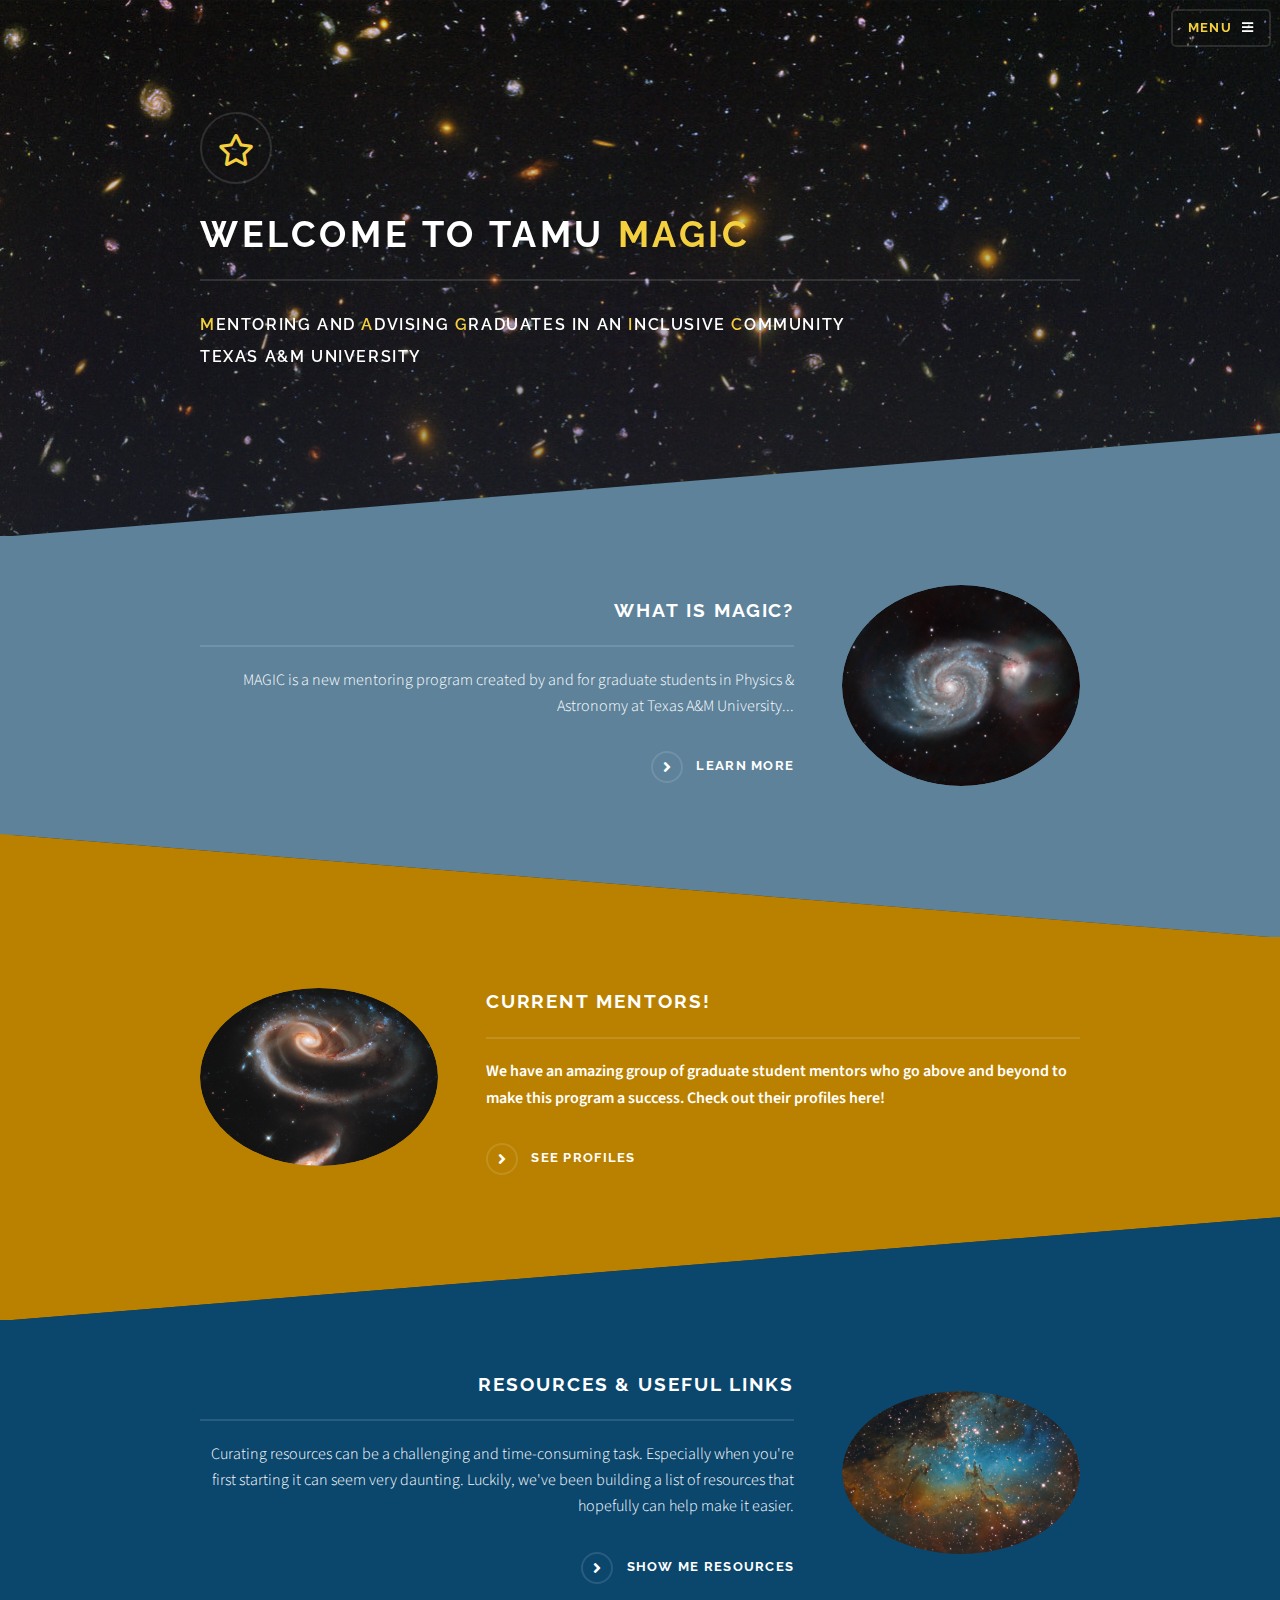
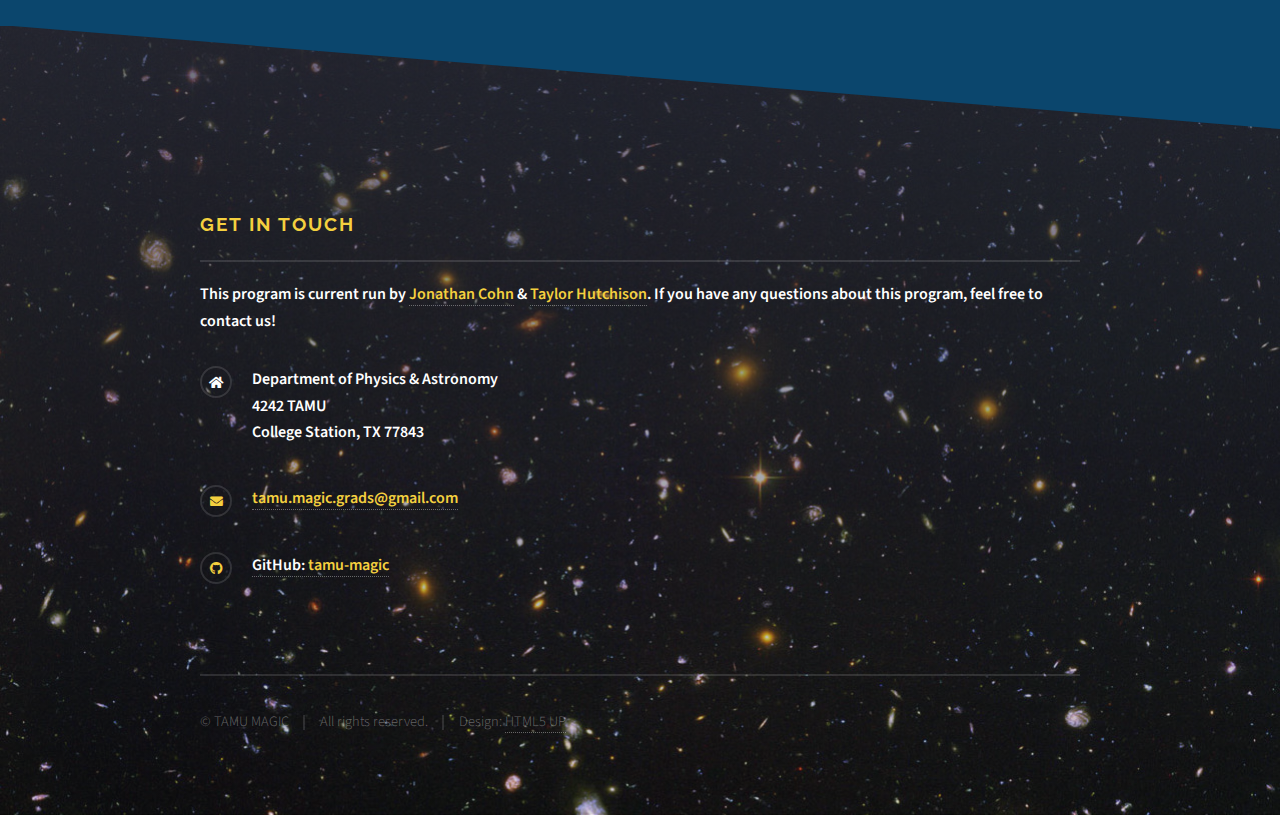
==== commit 7a050783: "Updating links." ====
--- a/index.html
+++ b/index.html
@@ -68,11 +68,11 @@
 						<!-- Two -->
 							<section id="two" class="wrapper alt spotlight style2">
 								<div class="inner">
-									<a href="#" class="image"><img src="images/rose.jpg" alt="" /></a>
+									<a href="mentors.html" class="image"><img src="images/rose.jpg" alt="" /></a>
 									<div class="content">
 										<h2 class="major">Current Mentors!</h2>
 										<p><strong>We have an amazing group of graduate student mentors who go above and beyond to make this program a success.  Check out their profiles here!</strong></p>
-										<a href="#" class="special">See profiles</a>
+										<a href="mentors.html" class="special">See profiles</a>
 									</div>
 								</div>
 							</section>
@@ -80,11 +80,11 @@
 						<!-- Three -->
 							<section id="three" class="wrapper spotlight style3">
 								<div class="inner">
-									<a href="#" class="image"><img src="images/eagle.jpg" alt="" /></a>
+									<a href="resources.html" class="image"><img src="images/eagle.jpg" alt="" /></a>
 									<div class="content">
 										<h2 class="major">Resources &amp; Useful Links</h2>
-										<p>Curating resources can be a challenging and time-consuming task.  Especially when you're first starting it can see very daunting. Luckily, we've been building a list of resources that hopefully can help make it easier.</p>
-										<a href="#" class="special">Show me resources</a>
+										<p>Curating resources can be a challenging and time-consuming task.  Especially when you're first starting it can seem very daunting. Luckily, we've been building a list of resources that hopefully can help make it easier.</p>
+										<a href="resources.html" class="special">Show me resources</a>
 									</div>
 								</div>
 							</section>
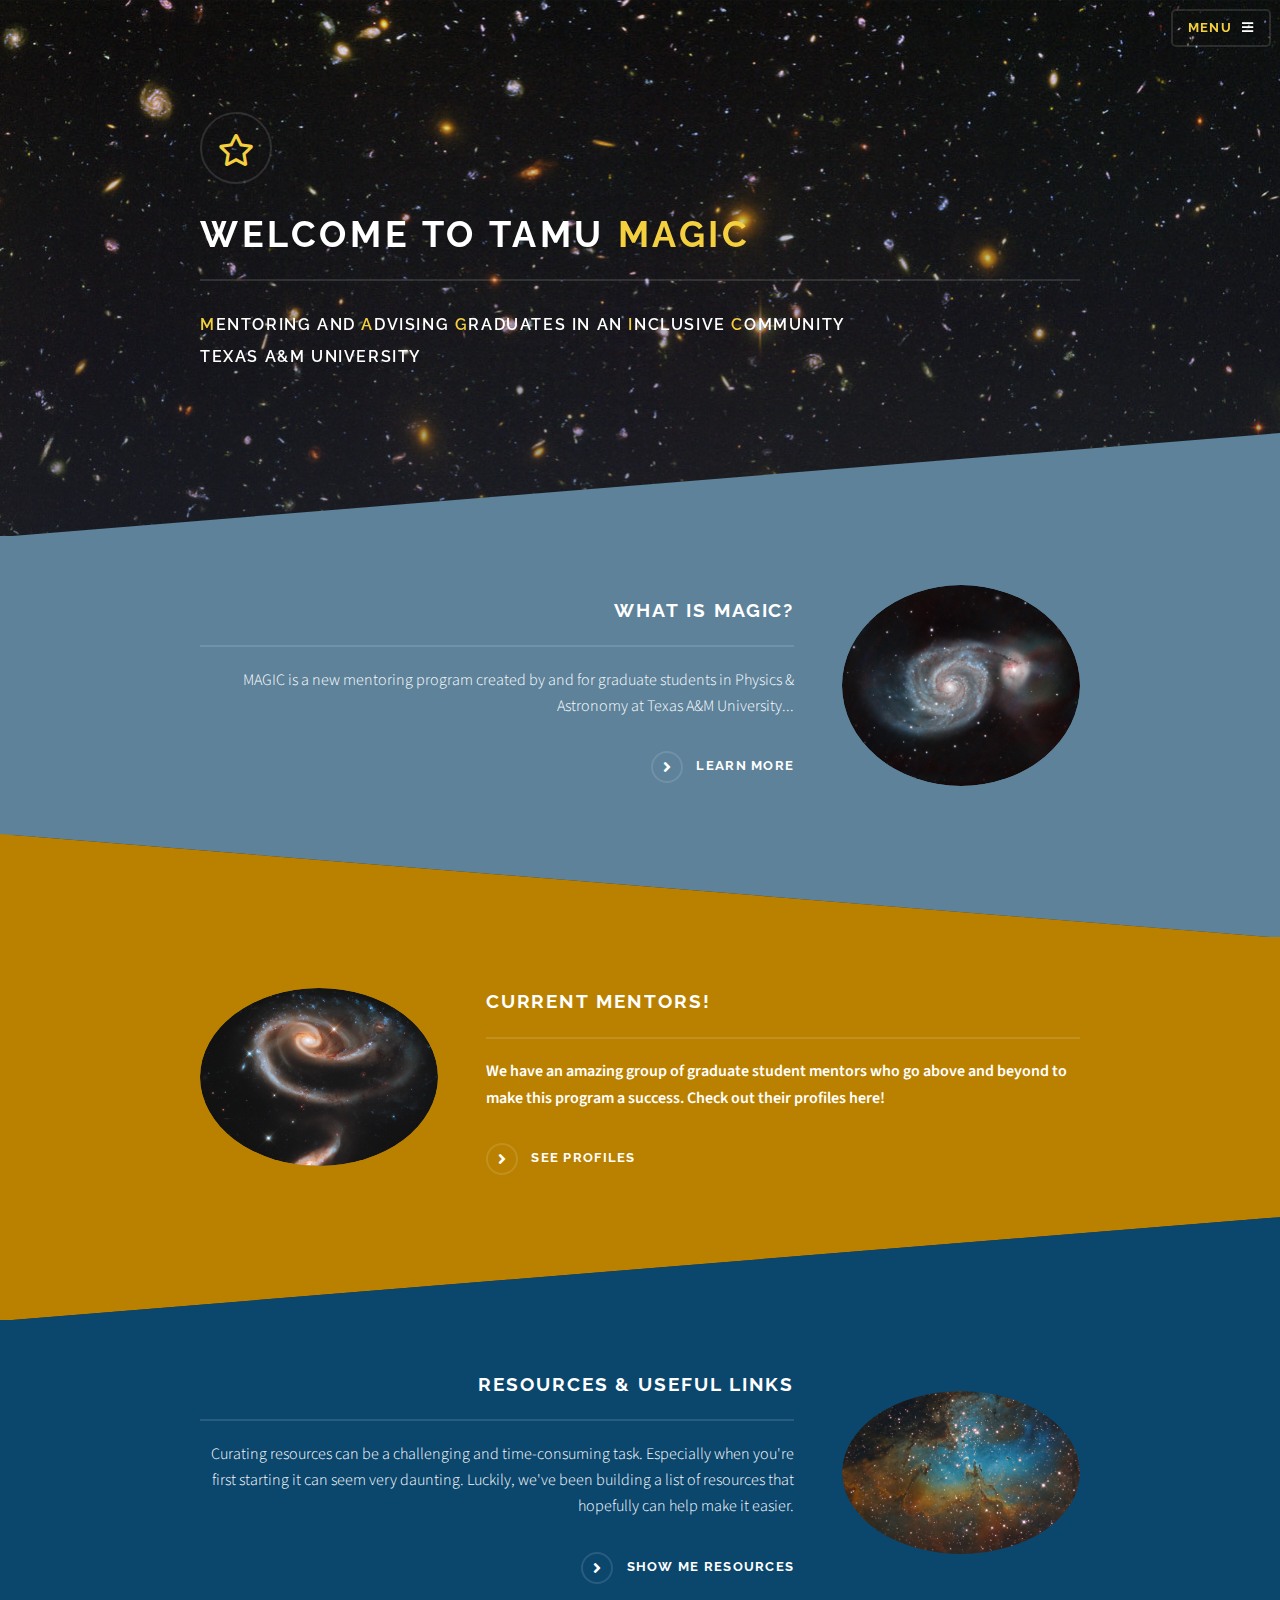
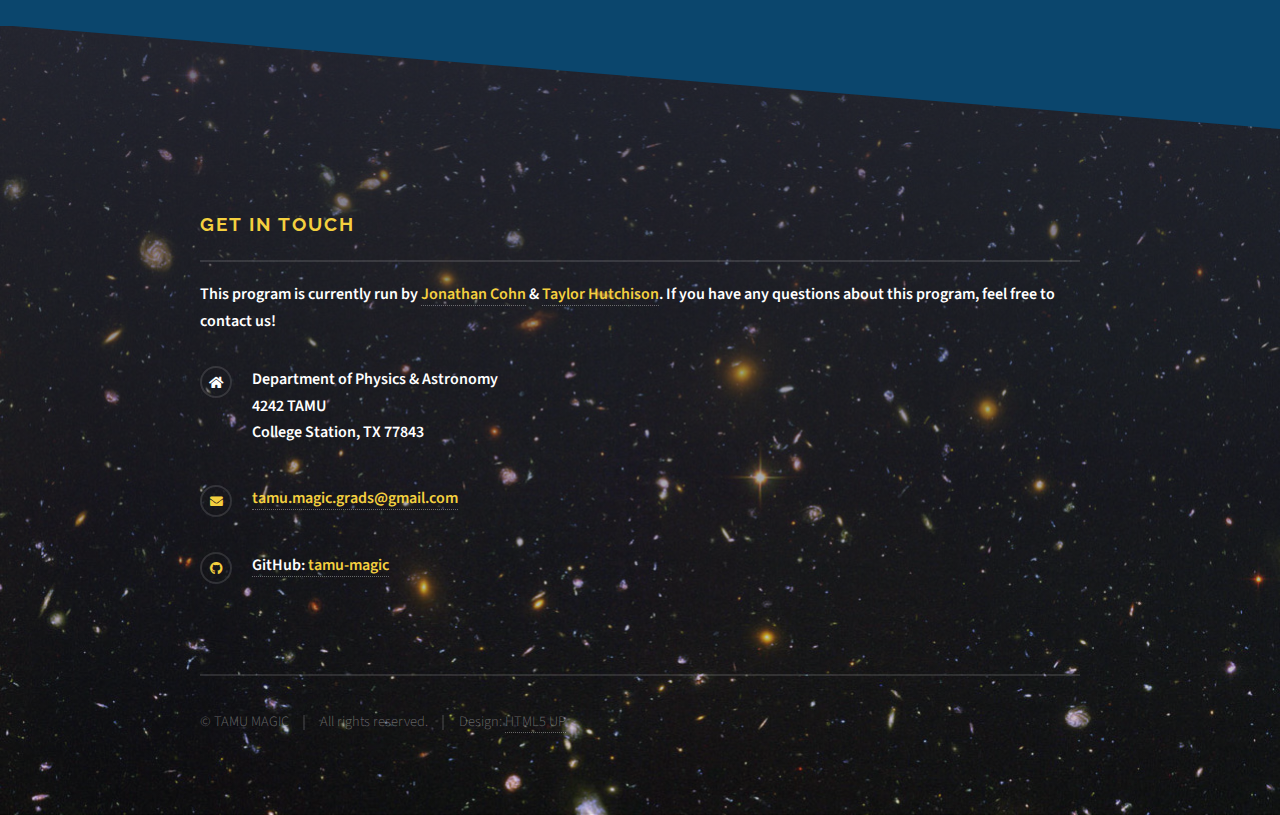
==== commit f608c410: "Updating links & adding program structure link." ====
--- a/index.html
+++ b/index.html
@@ -93,7 +93,7 @@
 					<section id="footer">
 						<div class="inner">
 							<h2 class="major"><font color="#F4D03F">Get in touch</font></h2>
-							<p><strong>This program is current run by <a href="http://people.physics.tamu.edu/joncohn/"><font color="#F4D03F">Jonathan Cohn</font></a> &amp; <a href='http://people.physics.tamu.edu/aibhleog/'><font color="#F4D03F">Taylor Hutchison</font></a>. If you have any questions about this program, feel free to contact us!</p>
+							<p><strong>This program is currently run by <a href="http://people.physics.tamu.edu/joncohn/"><font color="#F4D03F">Jonathan Cohn</font></a> &amp; <a href='http://people.physics.tamu.edu/aibhleog/'><font color="#F4D03F">Taylor Hutchison</font></a>. If you have any questions about this program, feel free to contact us!</p>
 							<ul class="contact">
 								<li class="icon solid fa-home">
 									Department of Physics &amp; Astronomy<br />
--- a/assets/css/main.css
+++ b/assets/css/main.css
@@ -3618,11 +3618,11 @@
 		}
 
 			#wrapper > header h2 {
-				font-size: 1.25em;
+				font-size: 1.15em;
 			}
 
 			#wrapper > header p {
-				font-size: 0.8em;
+				font-size: 0.5em;
 			}
 
 	}
@@ -3697,11 +3697,11 @@
 		}
 
 			#wrapper > header2 h2 {
-				font-size: 1.25em;
+				font-size: 1.2em;
 			}
 
 			#wrapper > header2 p {
-				font-size: 0.8em;
+				font-size: 0.5em;
 			}
 
 	}
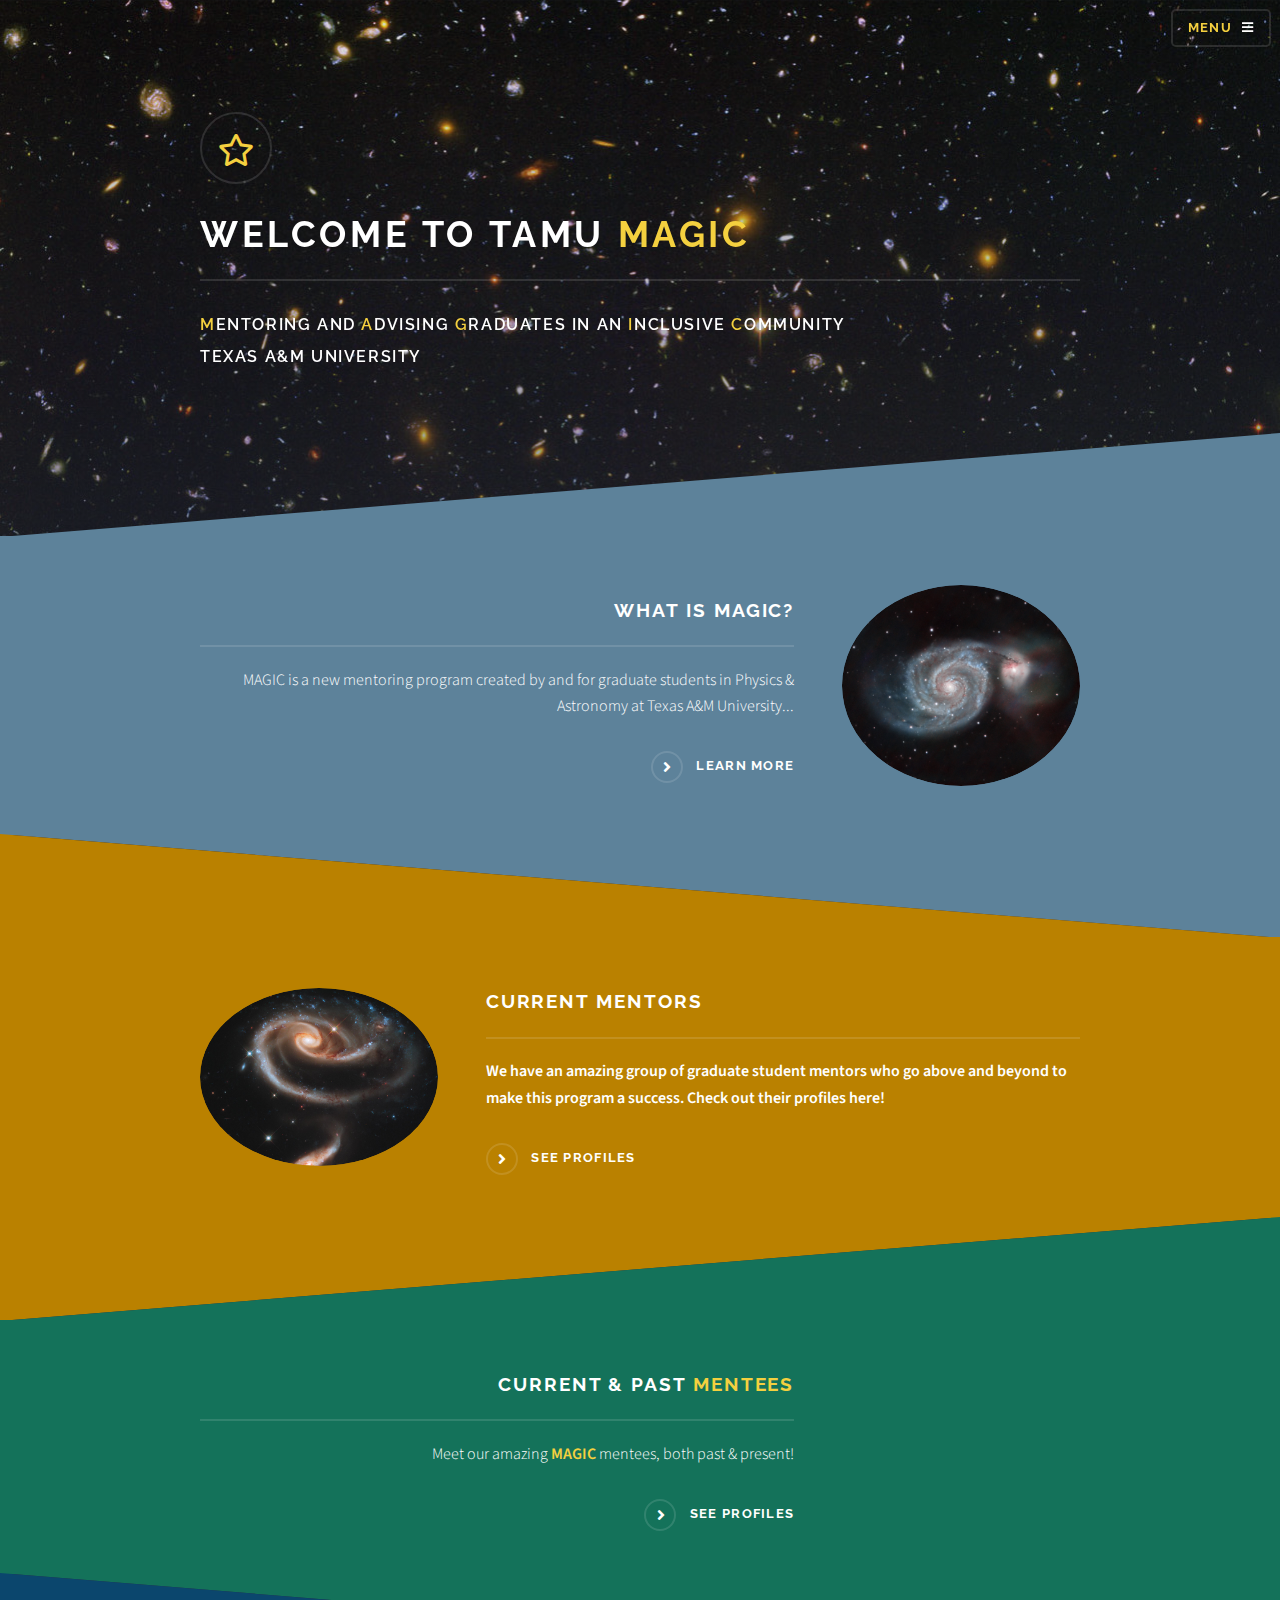
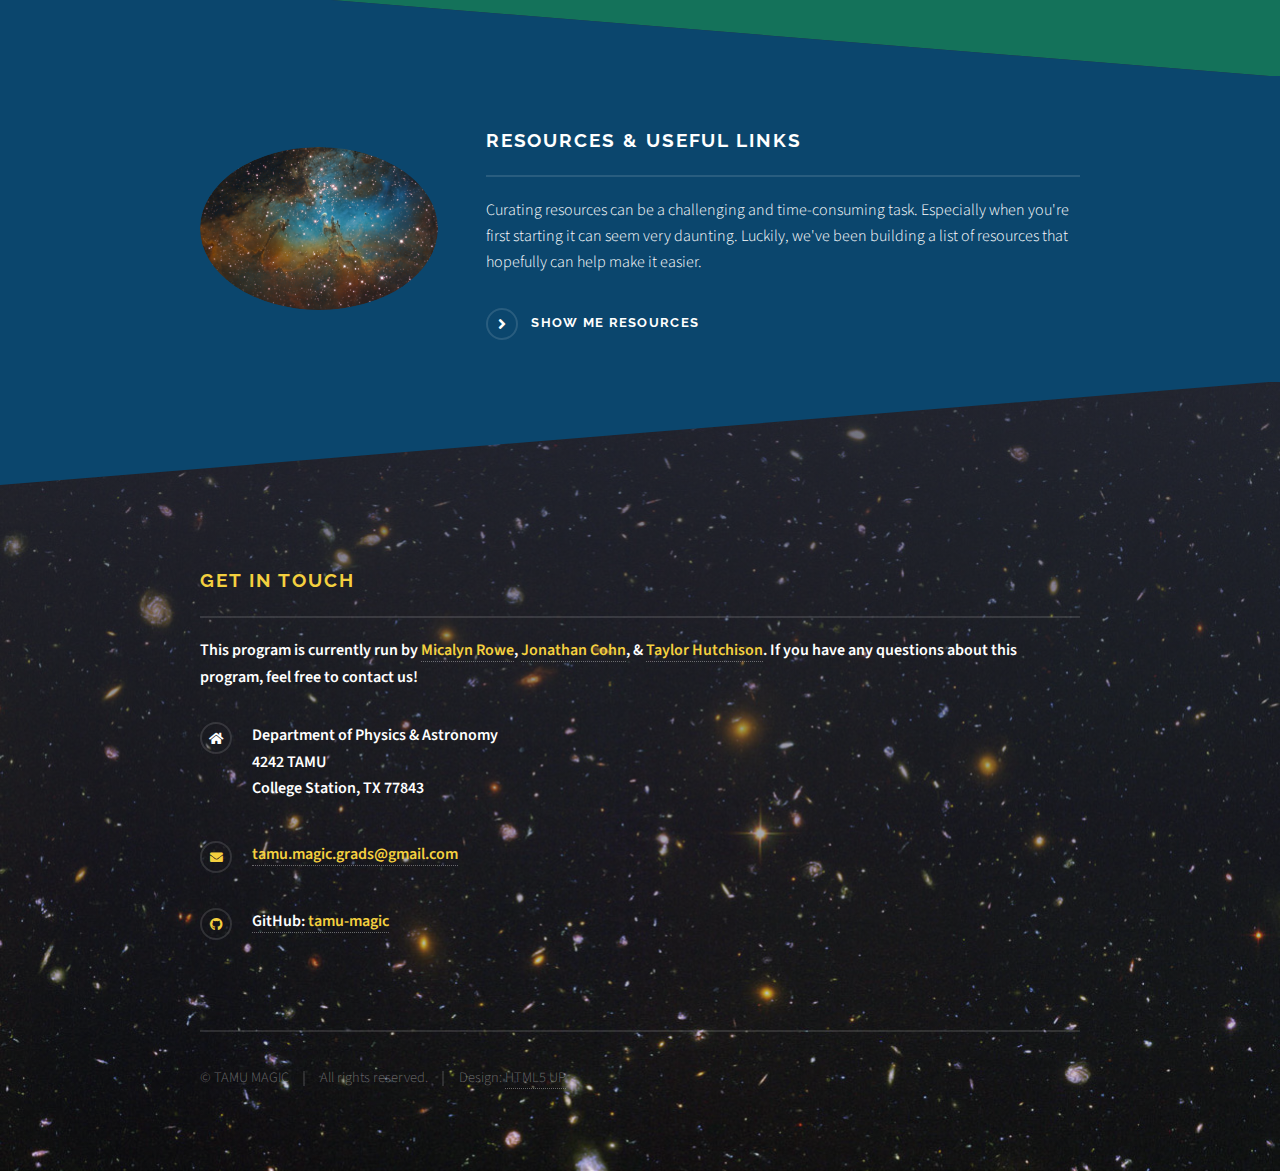
==== commit da072e0f: "adding mentee bar to index.html" ====
--- a/index.html
+++ b/index.html
@@ -20,7 +20,7 @@
 
 				<!-- Header -->
 					<header id="header" class="alt">
-						<h1><a href="index.html">TAMU MAGIC</a></h1>
+						<h1><a href="index.html">TAMU <font color="#F4D03F">MAGIC</font></a></h1>
 						<nav>
 							<a href="#menu"><font color="#F4D03F">Menu</font></a>
 						</nav>
@@ -34,6 +34,7 @@
 								<li><a href="index.html">Home</a></li>
 								<li><a href="about.html">About Us</a></li>
 								<li><a href="mentors.html">Mentors</a></li>
+								<li><a href="mentees.html">Mentees</a></li>
 								<li><a href="resources.html">Resources</a></li>
 							</ul>
 							<a href="#" class="close">Close</a>
@@ -70,7 +71,7 @@
 								<div class="inner">
 									<a href="mentors.html" class="image"><img src="images/rose.jpg" alt="" /></a>
 									<div class="content">
-										<h2 class="major">Current Mentors!</h2>
+										<h2 class="major">Current Mentors</h2>
 										<p><strong>We have an amazing group of graduate student mentors who go above and beyond to make this program a success.  Check out their profiles here!</strong></p>
 										<a href="mentors.html" class="special">See profiles</a>
 									</div>
@@ -78,7 +79,19 @@
 							</section>
 
 						<!-- Three -->
-							<section id="three" class="wrapper spotlight style3">
+							<section id="three" class="wrapper spotlight style5">
+								<div class="inner">
+									<a href="mentees.html" class="image"><img src="images/galaxy.jpeg" alt="" /></a>
+									<div class="content">
+										<h2 class="major">Current &amp; Past <font color="#F4D03F">Mentees</font></h2>
+										<p>Meet our amazing <strong><font color="#F4D03F">MAGIC</font></strong> mentees, both past &amp; present!</p>
+										<a href="mentees.html" class="special">See profiles</a>
+									</div>
+								</div>
+							</section>
+						
+						<!-- Four -->
+							<section id="four" class="wrapper alt spotlight style3">
 								<div class="inner">
 									<a href="resources.html" class="image"><img src="images/eagle.jpg" alt="" /></a>
 									<div class="content">
@@ -93,7 +106,7 @@
 					<section id="footer">
 						<div class="inner">
 							<h2 class="major"><font color="#F4D03F">Get in touch</font></h2>
-							<p><strong>This program is currently run by <a href="http://people.physics.tamu.edu/joncohn/"><font color="#F4D03F">Jonathan Cohn</font></a> &amp; <a href='http://people.physics.tamu.edu/aibhleog/'><font color="#F4D03F">Taylor Hutchison</font></a>. If you have any questions about this program, feel free to contact us!</p>
+							<p><strong>This program is currently run by <a href="http://tx.ag/mdrowe"><font color="#F4D03F">Micalyn Rowe</font></a>, <a href="http://people.physics.tamu.edu/joncohn/"><font color="#F4D03F">Jonathan Cohn</font></a>, &amp; <a href='http://people.physics.tamu.edu/aibhleog/'><font color="#F4D03F">Taylor Hutchison</font></a>. If you have any questions about this program, feel free to contact us!</p>
 							<ul class="contact">
 								<li class="icon solid fa-home">
 									Department of Physics &amp; Astronomy<br />
--- a/assets/css/main.css
+++ b/assets/css/main.css
@@ -3963,19 +3963,19 @@
 				}
 
 			.wrapper.spotlight.style5 {
-				background-color: #324072;
+				background-color: #14725A;
 			}
 
 				.wrapper.spotlight.style5:before, .wrapper.spotlight.style5:after {
-					background-image: url("data:image/svg+xml;charset=utf8,%3Csvg xmlns='http://www.w3.org/2000/svg' width='100' height='100' viewBox='0 0 100 100' preserveAspectRatio='none'%3E%3Cpolygon points='0,100 100,0 100,100' style='fill:%23324072%3B' /%3E%3C/svg%3E");
+					background-image: url("data:image/svg+xml;charset=utf8,%3Csvg xmlns='http://www.w3.org/2000/svg' width='100' height='100' viewBox='0 0 100 100' preserveAspectRatio='none'%3E%3Cpolygon points='0,100 100,0 100,100' style='fill:%2314725A%3B' /%3E%3C/svg%3E");
 				}
 
 				.wrapper.spotlight.style5:before {
-					box-shadow: inset 0 -1px 0 0 #324072, 0 1px 0 0 #324072;
+					box-shadow: inset 0 -1px 0 0 #14725A, 0 1px 0 0 #14725A;
 				}
 
 				.wrapper.spotlight.style5:after {
-					box-shadow: inset 0 -1px 0 0 #324072, 0 1px 0 0 #324072;
+					box-shadow: inset 0 -1px 0 0 #14725A, 0 1px 0 0 #14725A;
 				}
 
 			.wrapper.spotlight.style6 {
